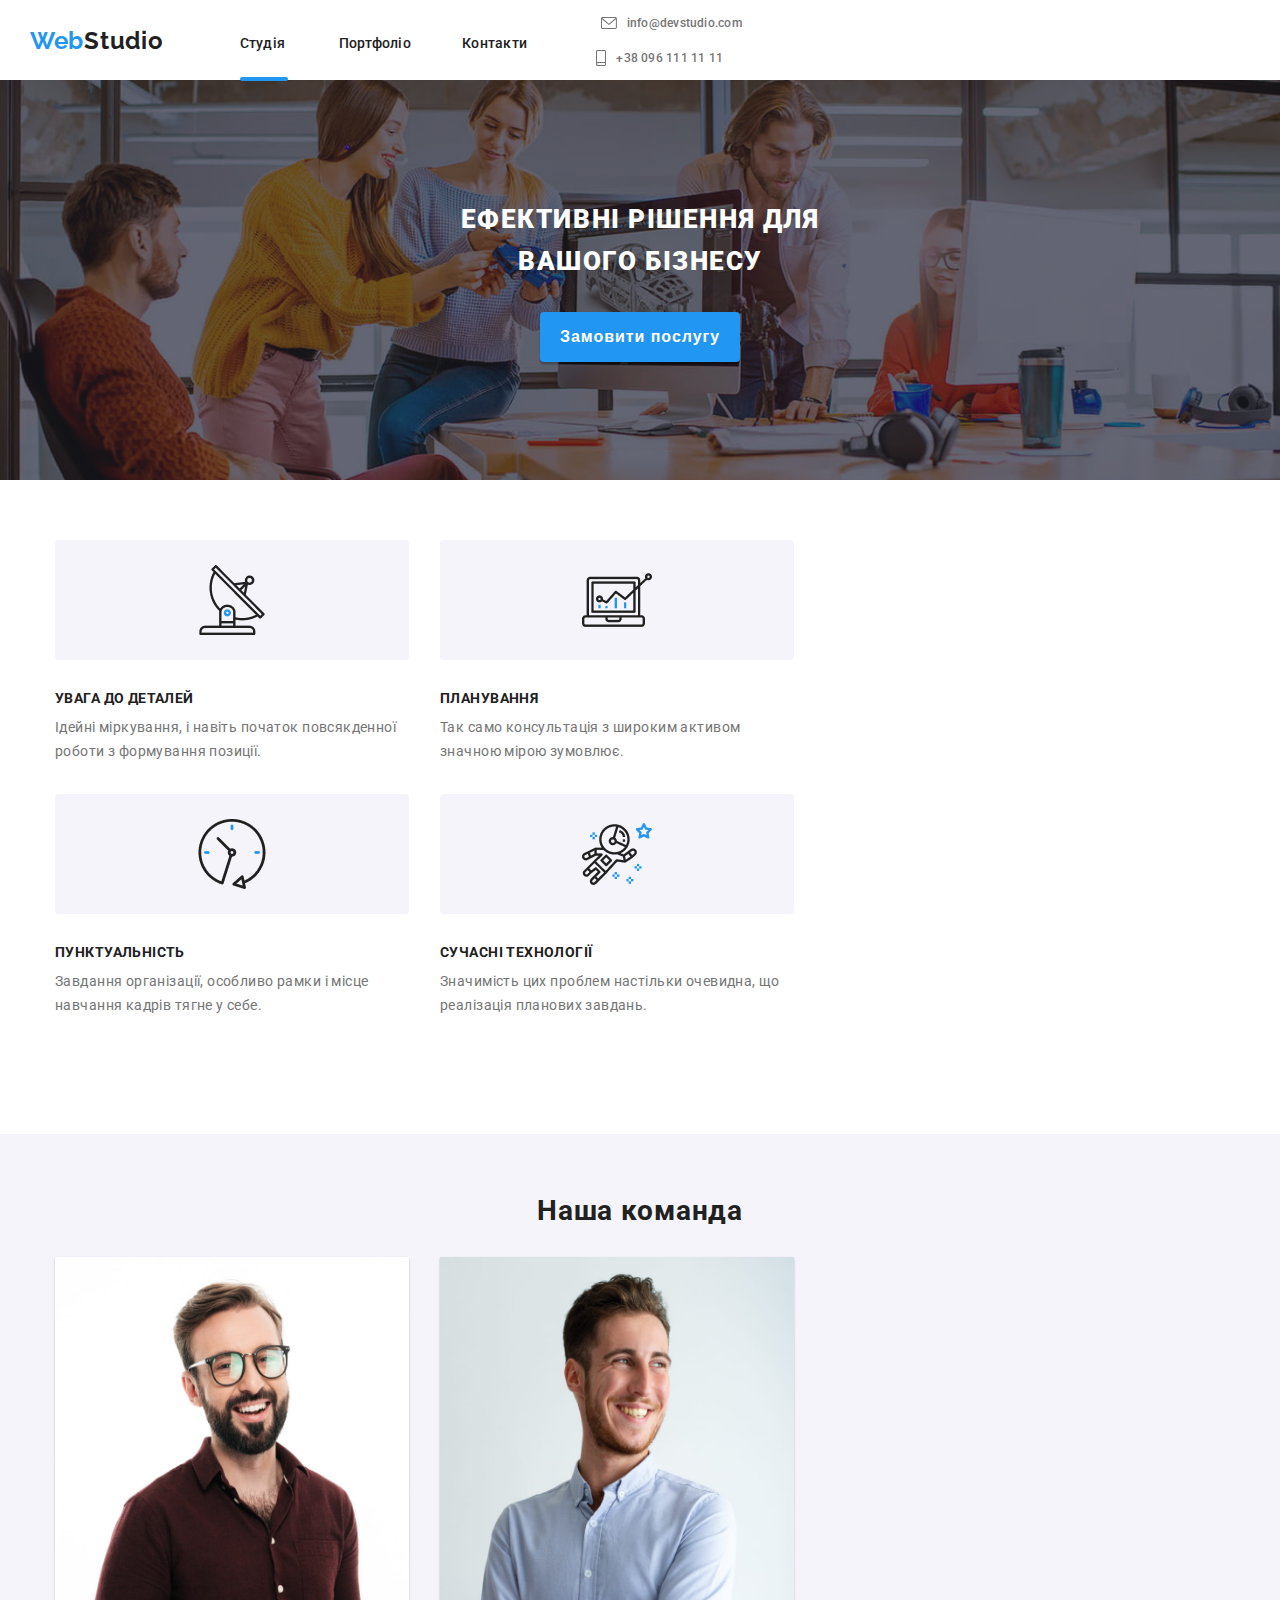
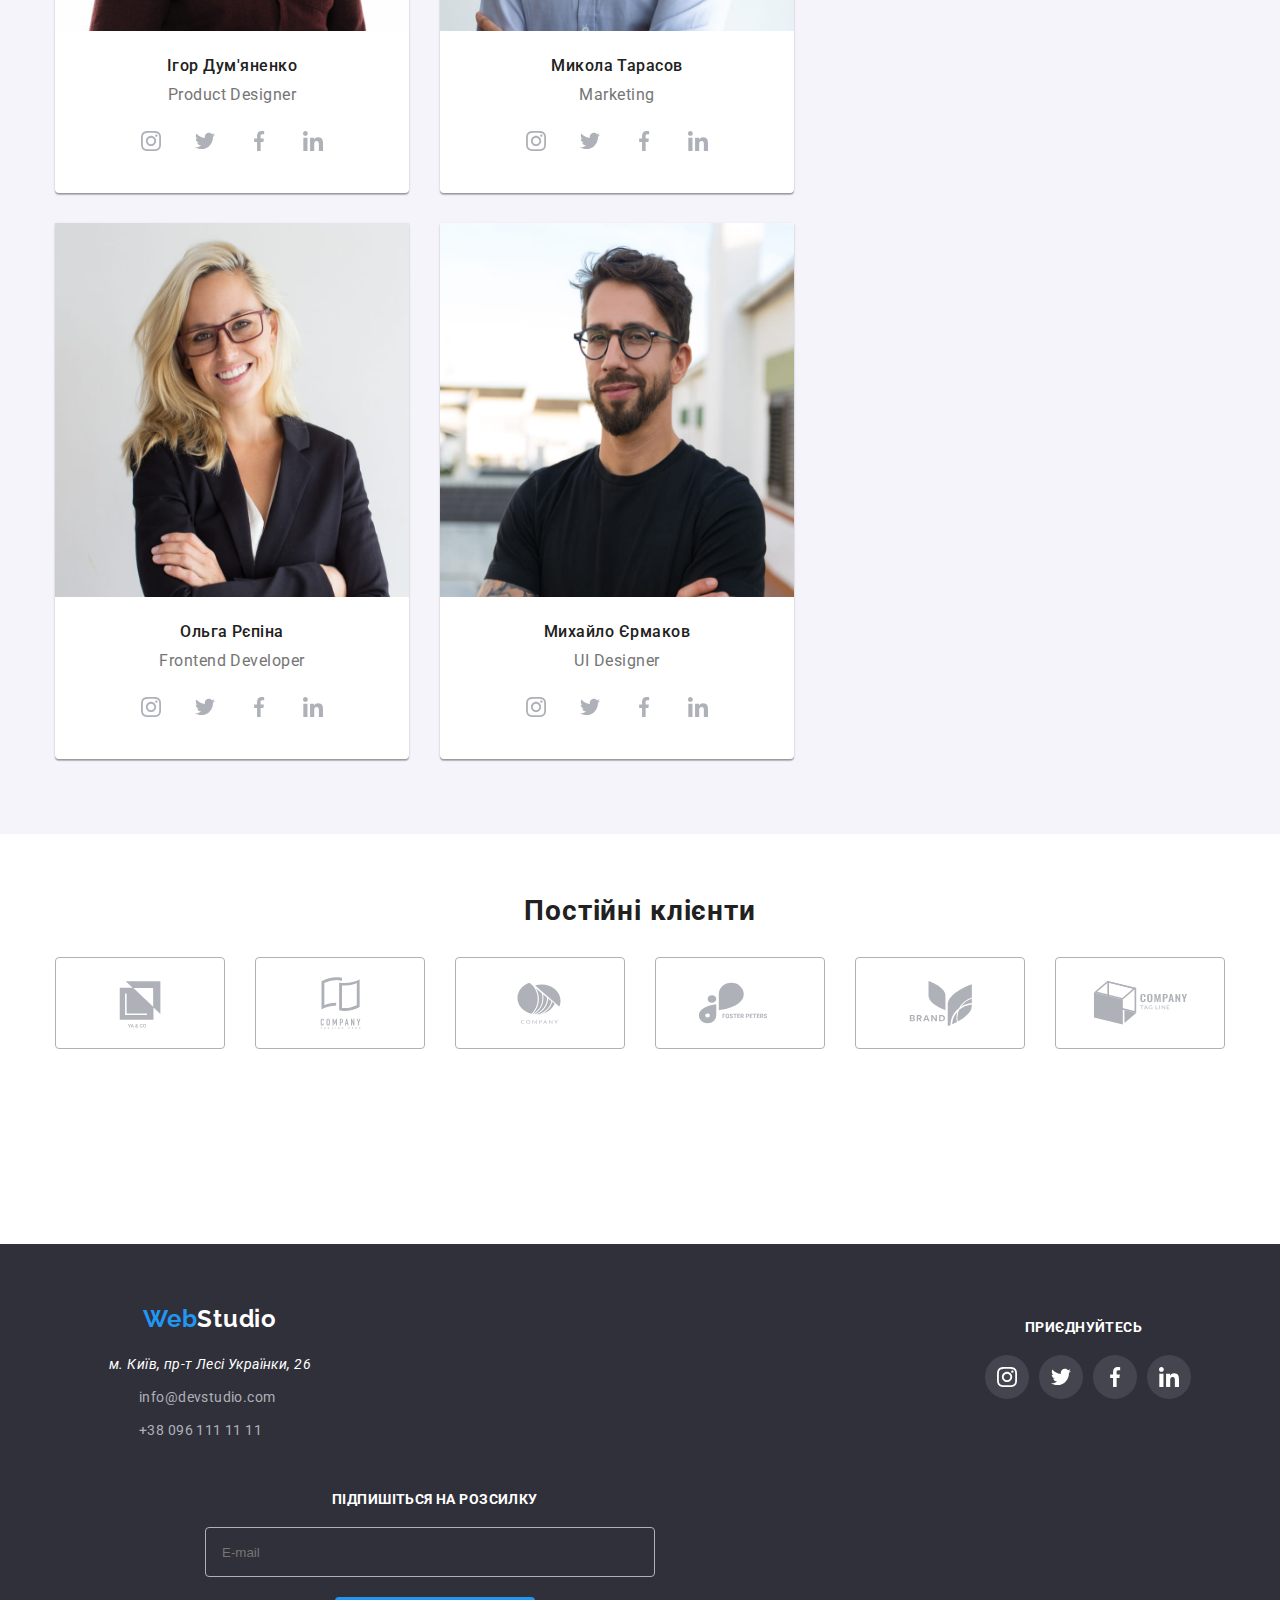
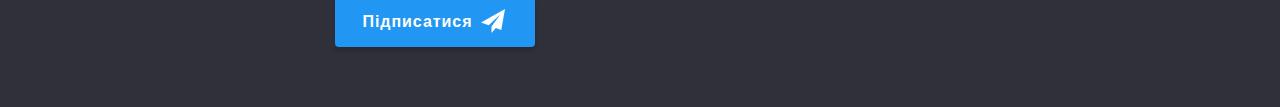
==== index.html @ 2310bdb2 "tablet passed" ====
<!DOCTYPE html>
<html lang="en">

<head>
    <meta charset="UTF-8">
    <meta name="viewport" content="width=device-width, initial-scale=1.0">
    <title>Studio</title>
    <link rel="preconnect" href="https://fonts.googleapis.com">
    <link rel="preconnect" href="https://fonts.gstatic.com" crossorigin>
    <link
        href="https://fonts.googleapis.com/css2?family=Raleway:wght@700&family=Roboto:wght@400;500;700;900&display=swap"
        rel="stylesheet">
    <link rel="stylesheet" href="https://cdnjs.cloudflare.com/ajax/libs/modern-normalize/2.0.0/modern-normalize.min.css"
        integrity="sha512-4xo8blKMVCiXpTaLzQSLSw3KFOVPWhm/TRtuPVc4WG6kUgjH6J03IBuG7JZPkcWMxJ5huwaBpOpnwYElP/m6wg=="
        crossorigin="anonymous" referrerpolicy="no-referrer" />
    <link rel="stylesheet" href="https://cdnjs.cloudflare.com/ajax/libs/animate.css/4.1.1/animate.min.css" />
    <link rel="stylesheet" href="./css/main.min.css">
</head>

<body>
    <!--header-->
    <header class="header animate__animated animate__slideInDown">
        <div class="container">
            <a class="header__logo" href="index.html">Web<span class="header__logo--colored">Studio</span></a>
            <nav class="header__nav">
                <ul class="header__nav-list">
                    <li class="header__nav-item"><a class="header__nav-link current__studio"
                            href="./index.html">Студія</a>
                    </li>
                    <li class="header__nav-item"><a class="header__nav-link" href="./portfoli.html">Портфоліо</a></li>
                    <li class="header__nav-item"><a class="header__nav-link" href="#">Контакти</a></li>
                </ul>
            </nav>
            <ul class="header__contact-list">
                <li class="header__contact-item">
                    <a class="header__contact-link" href="mailto:info@devstudio.com">
                        <svg class="header__contact-icons" width="16px" height="12px">
                            <use href='./images/icons/symbol-defs.svg#icon-envelope-hover'></use>
                        </svg>info@devstudio.com
                    </a>

                </li>
                <li class="header__contact-item"><a class="header__contact-link" id="number" href="tel:+380961111111">
                        <svg class="header__contact-icons" width="10px" height="16px">
                            <use href='./images/icons/symbol-defs.svg#icon-smartphone'></use>
                        </svg>+38 096 111 11
                        11
                    </a>
                </li>
            </ul>
            <!-- <button class="header__menu-button" type="button">
                <svg class="header__menu-button__icon">
                    <use href='./images/icons/symbol-defs.svg#icon-burger-menu'></use>
                </svg>
            </button> -->
        </div>

    </header>
    <!--main-->
    <main>
        <!-- HERO-->
        <section class="hero section">
            <div class="container">
                <h1 class="hero__title">Ефективні рішення для вашого бізнесу</h1>
                <button class="hero__btn" type="button" data-modal-open>Замовити послугу</button>
            </div>
        </section>

        <!--works-->

        <section class="works section">
            <div class="container">
                <ul class="works__list">
                    <li class="works__item">
                        <h3 class="works__subtitle">УВАГА ДО ДЕТАЛЕЙ</h3>
                        <p class="works__text">Ідейні міркування, і навіть початок повсякденної роботи з формування
                            позиції.
                        </p>
                    </li>
                    <li class="works__item">
                        <h3 class="works__subtitle">ПУНКТУАЛЬНІСТЬ</h3>
                        <p class="works__text">Завдання організації, особливо рамки і місце навчання кадрів тягне у
                            себе.
                        </p>
                    </li>
                    <li class="works__item">
                        <h3 class="works__subtitle">ПЛАНУВАННЯ</h3>
                        <p class="works__text">Так само консультація з широким активом значною мірою зумовлює.</p>
                    </li>
                    <li class="works__item">
                        <h3 class="works__subtitle">СУЧАСНІ ТЕХНОЛОГІЇ</h3>
                        <p class="works__text">Значимість цих проблем настільки очевидна, що реалізація планових
                            завдань.
                        </p>
                    </li>
                </ul>
            </div>
        </section>

        <section class="photos">
            <div class="container">
                <h2 class="photos__title">Чим ми займаємося</h2>
                <ul class="photos__list">
                    <li class="photos__item"><img class="photos__img" src="./images/photos/keyboard.jpg" alt="keyboard">
                        <h3 class="photos__subtitle">Десктопні додатки</h3>
                    </li>
                    <li class="photos__item"><img class="photos__img" src="./images/photos/telephone.jpg"
                            alt="telephone">
                        <h3 class="photos__subtitle">Десктопні додатки</h3>
                    </li>
                    <li class="photos__item"><img class="photos__img" src="./images/photos/tablet.jpg" alt="tablet">
                        <h3 class="photos__subtitle">Десктопні додатки</h3>
                    </li>
            </div>
            </ul>
        </section>

        <section class="team">
            <div class="container">
                <h2 class="team__title">Наша команда</h2>
                <ul class="team__list">
                    <li class="team__item"><img class="team__img" src="./images/team/igor.jpg" alt="Igor" width="200">
                        <div class="team__item__content">
                            <h3 class="team__subtitle">Ігор Дум'яненко</h3>
                            <p class="team__text">Product Designer</p>
                        </div>
                        <ul class="team__icons">
                            <li class="team__icons-item">
                                <a href="" class="team__icons-link">
                                    <svg class="sociale__icons">
                                        <use href='./images/icons/symbol-defs.svg#icon-instagram'></use>
                                    </svg>
                                </a>
                            </li>
                            <li class="team__icons-item">
                                <a href="" class="team__icons-link">
                                    <svg class="sociale__icons">
                                        <use href='./images/icons/symbol-defs.svg#icon-twitter'></use>
                                    </svg>
                                </a>
                            </li>
                            <li class="team__icons-item">
                                <a href="" class="team__icons-link">
                                    <svg class="sociale__icons">
                                        <use href='./images/icons/symbol-defs.svg#icon-facebook'></use>
                                    </svg>
                                </a>
                            </li>
                            <li class="team__icons-item">
                                <a href="" class="team__icons-link">
                                    <svg class="sociale__icons">
                                        <use href='./images/icons/symbol-defs.svg#icon-linkedin'></use>
                                    </svg>
                                </a>
                            </li>
                        </ul>
                    </li>
                    <li class="team__item"><img class="team__img" src="./images/team/olga.jpg" alt="Olga" width="200">
                        <div class="team__item__content">
                            <h3 class="team__subtitle">Ольга Рєпіна</h3>
                            <p class="team__text">Frontend Developer</p>
                        </div>
                        <ul class="team__icons">
                            <li class="team__icons-item">
                                <a href="" class="team__icons-link">
                                    <svg class="sociale__icons">
                                        <use href='./images/icons/symbol-defs.svg#icon-instagram'></use>
                                    </svg>
                                </a>
                            </li>
                            <li class="team__icons-item">
                                <a href="" class="team__icons-link">
                                    <svg class="sociale__icons">
                                        <use href='./images/icons/symbol-defs.svg#icon-twitter'></use>
                                    </svg>
                                </a>
                            </li>
                            <li class="team__icons-item">
                                <a href="" class="team__icons-link">
                                    <svg class="sociale__icons">
                                        <use href='./images/icons/symbol-defs.svg#icon-facebook'></use>
                                    </svg>
                                </a>
                            </li>
                            <li class="team__icons-item">
                                <a href="" class="team__icons-link">
                                    <svg class="sociale__icons">
                                        <use href='./images/icons/symbol-defs.svg#icon-linkedin'></use>
                                    </svg>
                                </a>
                            </li>
                        </ul>
                    </li>
                    <li class="team__item"><img class="team__img" src="./images/team/Mukola.jpg" alt="Mukola"
                            width="200">
                        <div class="team__item__content">
                            <h3 class="team__subtitle">Микола Тарасов</h3>
                            <p class="team__text">Marketing</p>
                        </div>
                        <ul class="team__icons">
                            <li class="team__icons-item">
                                <a href="" class="team__icons-link">
                                    <svg class="sociale__icons">
                                        <use href='./images/icons/symbol-defs.svg#icon-instagram'></use>
                                    </svg>
                                </a>
                            </li>
                            <li class="team__icons-item">
                                <a href="" class="team__icons-link">
                                    <svg class="sociale__icons">
                                        <use href='./images/icons/symbol-defs.svg#icon-twitter'></use>
                                    </svg>
                                </a>
                            </li>
                            <li class="team__icons-item">
                                <a href="" class="team__icons-link">
                                    <svg class="sociale__icons">
                                        <use href='./images/icons/symbol-defs.svg#icon-facebook'></use>
                                    </svg>
                                </a>
                            </li>
                            <li class="team__icons-item">
                                <a href="" class="team__icons-link">
                                    <svg class="sociale__icons">
                                        <use href='./images/icons/symbol-defs.svg#icon-linkedin'></use>
                                    </svg>
                                </a>
                            </li>
                        </ul>
                    </li>
                    <li class="team__item"><img class="team__img" src="./images/team/muhailo.jpg" alt="Muhailo"
                            width="200">
                        <div class="team__item__content">
                            <h3 class="team__subtitle">Михайло Єрмаков</h3>
                            <p class="team__text">UI Designer</p>
                        </div>
                        <ul class="team__icons">
                            <li class="team__icons-item">
                                <a href="" class="team__icons-link">
                                    <svg class="sociale__icons">
                                        <use href='./images/icons/symbol-defs.svg#icon-instagram'></use>
                                    </svg>
                                </a>
                            </li>
                            <li class="team__icons-item">
                                <a href="" class="team__icons-link">
                                    <svg class="sociale__icons">
                                        <use href='./images/icons/symbol-defs.svg#icon-twitter'></use>
                                    </svg>
                                </a>
                            </li>
                            <li class="team__icons-item">
                                <a href="" class="team__icons-link">
                                    <svg class="sociale__icons">
                                        <use href='./images/icons/symbol-defs.svg#icon-facebook'></use>
                                    </svg>
                                </a>
                            </li>
                            <li class="team__icons-item">
                                <a href="" class="team__icons-link">
                                    <svg class="sociale__icons">
                                        <use href='./images/icons/symbol-defs.svg#icon-linkedin'></use>
                                    </svg>
                                </a>
                            </li>
                        </ul>
                    </li>
                </ul>
            </div>
        </section>

        <!--client-->

        <section class="client">
            <div class="container">
                <h2 class="client__title">Постійні клієнти</h2>
                <ul class="client__list">
                    <li class="client__item">
                        <svg class="client__icons">
                            <use href='./images/icons/symbol-defs.svg#icon-Logo-1'></use>
                        </svg>
                    </li>
                    <li class="client__item">
                        <svg class="client__icons">
                            <use href='./images/icons/symbol-defs.svg#icon-Logo-2'></use>
                        </svg>
                    </li>
                    <li class="client__item">
                        <svg class="client__icons">
                            <use href='./images/icons/symbol-defs.svg#icon-Logo-3'></use>
                        </svg>
                    </li>
                    <li class="client__item">
                        <svg class="client__icons">
                            <use href='./images/icons/symbol-defs.svg#icon-Logo-4'></use>
                        </svg>
                    </li>
                    <li class="client__item">
                        <svg class="client__icons">
                            <use href='./images/icons/symbol-defs.svg#icon-Logo-5'></use>
                        </svg>
                    </li>
                    <li class="client__item">
                        <svg class="client__icons">
                            <use href='./images/icons/symbol-defs.svg#icon-Logo-6'></use>
                        </svg>
                    </li>
                </ul>
            </div>
        </section>

    </main>
    <!--footer-->
    <footer class="footer animate__animated animate__slideInUp">
        <div class="container">
            <div class="footer__div">
                <div class="footer__div-logo">
                    <a class="header__logo footer__logo" href="index.html">Web<span
                            class="footer__logo-colored">Studio</span></a>
                    <ul class="footer__list">
                        <li class="footer__item">
                            <address class="footer__adress">м. Київ, пр-т Лесі Українки, 26</address>
                        </li>
                        <li class="footer__item"><a class="footer__link" href="mailto:">info@devstudio.com</a></li>
                        <li class="footer__item"><a class="footer__link" href="tel:+380961111111">+38 096 111 11 11</a>
                        </li>
                    </ul>
                </div>
                <div class="footer__div-link">
                    <h3 class="footer__link-subtitle">приєднуйтесь</h3>
                    <ul class="footer__icons">
                        <li class="footer__icons-item">
                            <a href="" class="team__icons-link">
                                <svg class="social__icons">
                                    <use href='./images/icons/symbol-defs.svg#icon-instagram'></use>
                                </svg>
                            </a>
                        </li>
                        <li class="team__icons-item">
                            <a href="" class="team__icons-link">
                                <svg class="social__icons">
                                    <use href='./images/icons/symbol-defs.svg#icon-twitter'></use>
                                </svg>
                            </a>
                        </li>
                        <li class="team__icons-item">
                            <a href="" class="team__icons-link">
                                <svg class="social__icons">
                                    <use href='./images/icons/symbol-defs.svg#icon-facebook'></use>
                                </svg>
                            </a>
                        </li>
                        <li class="team__icons-item">
                            <a href="" class="team__icons-link">
                                <svg class="social__icons">
                                    <use href='./images/icons/symbol-defs.svg#icon-linkedin'></use>
                                </svg>
                            </a>
                        </li>
                    </ul>
                </div>
                <div class="footer__modal">
                    <h4 class="footer__label-title">Підпишіться на розсилку</h4>
                    <form class="footer__form">
                        <label for="Email" class="footer__label">
                            <input type="email" id="Email" class="footer__input" placeholder="E-mail">
                        </label>
                        <button class="footer__form-button" type="button">Підписатися</button>
                        <svg class="footer__form-svg">
                            <use href="./images/icons/symbol-defs.svg#icon-icon-send"></use>
                        </svg>
                    </form>
                </div>
            </div>
        </div>
    </footer>

    <!--modal-->

    <div class="backdrop is-hidden" data-modal>
        <div class="modal">
            <button class="modal__button-close" data-modal-close>
                <svg class="button__svg">
                    <use href="./images/icons/symbol-defs.svg#icon-close"></use>
                </svg>
            </button>
            <h2 class="modal__title">Залиште свої дані, ми вам передзвонимо</h2>
            <form class="modal__form">
                <label class="form__label" for="user__name">
                    Ім'я
                    <div class="label__thumb">
                        <input class="form__input" type="text" name="text" id="user__name" />
                        <svg id="icon__vector" class="label__svg">
                            <use href="./images/icons/symbol-defs.svg#icon-person"></use>
                        </svg>
                    </div>
                </label>
                <label class="form__label" for="user__phone">
                    Телефон
                    <div class="label__thumb">
                        <input class="form__input" type="text" name="tel" pattern="^[ 0-9]+$" id="user__phone" />
                        <svg id="icon__phone" class="label__svg">
                            <use href="./images/icons/symbol-defs.svg#icon-phone"></use>
                        </svg>
                    </div>
                </label>
                <label class="form__label" for="user__email">
                    Пошта
                    <div class="label__thumb">
                        <input class="form__input" type="email" name="email" id="user__email" />
                        <svg id="icon__email" class="label__svg">
                            <use href="./images/icons/symbol-defs.svg#icon-email"></use>
                        </svg>
                    </div>
                </label>
                <label class="label__four" for="coment">
                    Коментар
                    <textarea class="text__label" name="text" id="coment" cols="30" rows="10"
                        placeholder="Введіть текст"></textarea>
                </label>
                <label class="checkbox__label">
                    <div class="checkbox__thumb">
                        <input class="checkbox__input" type="checkbox" name="security">
                        <h3 class="checkbox__title">Погоджуюся з розсилкою та приймаю <a class="checkbox__link"
                                href="#">Умови
                                договору</a></h3>
                    </div>
                </label>
                <button class="form__btn" data-close-modal>Відправити</button>
            </form>
        </div>
    </div>

    <script src="./module.js"></script>
</body>

</html>
---- css/main.min.css ----
.project__text,.works__text{color:#757575;font-size:14px;font-weight:400}.footer__link-subtitle,.photos__subtitle{color:#fff;font-size:14px;font-weight:700}.client__title,.photos__title,.team__title{color:#212121;text-align:center;font-size:36px;font-weight:700;letter-spacing:1.08px;margin-top:94px}.nav__button,.project__subtitle{color:#212121;font-size:16px}.nav,.modal__button-close,.client__list,.team__icons-link,.team__icons,.hero{display:flex;align-items:center;justify-content:center}*,*::after,*::before{margin:0;padding:0;border:none;box-sizing:border-box}h1,h2,h3,h4,h5,h6,p{margin:0}p:last-child{margin-bottom:0}ul{margin:0;padding:0;list-style:none}a{color:currentColor;text-decoration:none}button{cursor:pointer}img{display:block;max-width:100%;height:auto}body{font-family:"Roboto",sans-serif}.container{margin:0 auto;padding:0 15px}.section{margin-bottom:94px}@media screen and (min-width: 480px){.container{width:480px}}@media screen and (min-width: 768px){.container{width:768px}}@media screen and (min-width: 1200px){.container{width:1200px}}@keyframes slideInDown{from{transform:translateY(-100%);opacity:0}to{transform:translateY(0);opacity:1}}.animate__slideInDown{animation:slideInDown 1s ease-out}.header .container{display:flex;padding-bottom:15px}.header{align-items:center;background-color:#fff;padding:25px 0;height:80px;width:100%}.header__logo{color:#2196f3;font-family:"Raleway";font-size:24px;font-weight:700;letter-spacing:.72px}.header__logo--colored{color:#212121}.header__nav{margin-left:91px}.header__nav-list{display:flex;gap:51px;margin-top:8px}.header__nav-link{transition:color 250ms cubic-bezier(0.4, 0, 0.2, 1);color:#212121;font-size:14px;font-weight:500;letter-spacing:.28px;margin-top:px}.header__nav-link:hover{color:#2196f3}.header .current__portfolio::after{content:"";display:block;width:76px;height:4px;border-radius:2px;background:#2196f3;margin-top:25px}.header .current__studio::after{content:"";display:block;width:48px;height:4px;flex-shrink:0;border-radius:2px;background:#2196f3;margin-top:25px}.header__contact-list{margin-left:318px;display:flex;align-items:center;gap:30px}.header__contact-item{display:flex;text-align:center;flex-wrap:wrap-reverse}.header__contact-link{display:flex;align-items:center;gap:10px;transition:color 250ms cubic-bezier(0.4, 0, 0.2, 1);color:#757575;font-size:14px;font-weight:500;letter-spacing:.28px;padding-bottom:18px}.header__contact-link:hover,.header__contact-link:focus{color:#2196f3}.header__contact-icons{fill:currentColor}.header #number{width:150px;height:16px}@media screen and (min-width: 480px){.header{position:relative;padding:16px 0;width:480px}.header__logo{font-size:24px;letter-spacing:.72px;margin:0 15px;margin-right:276px;margin-bottom:10px;margin-top:10px}.header__nav-list{display:none}.header__contact-list{display:none}}@media screen and (min-width: 768px){.header{justify-content:center}.header__nav{display:flex;margin-left:-200px}.header__nav-list{display:flex;margin-top:17px}.header__contact-list{display:flex;flex-direction:column;margin-left:69px;gap:10px}.header__contact-link{font-size:12px;font-weight:500;letter-spacing:.24px}}.hero{background-image:linear-gradient(to right, rgba(47, 48, 58, 0.4), rgba(47, 48, 58, 0.4)),url(../images/hero/img.jpg);height:400px;background-repeat:no-repeat;background-position:center;background-size:cover}.hero__title{color:#fff;text-align:center;font-size:26px;font-weight:900;line-height:161%;letter-spacing:1.56px;text-transform:uppercase;width:360px;margin:0 auto}.hero__btn{color:#fff;text-align:center;font-size:16px;font-weight:700;line-height:187.5%;letter-spacing:.96px;border-radius:4px;background:#2196f3;box-shadow:0px 2px 2px 0px rgba(0,0,0,.12),0px 1px 2px 0px rgba(0,0,0,.08),0px 3px 1px 0px rgba(0,0,0,.1);width:216px;height:50px;display:block;margin:0 auto;margin-top:30px}@media screen and (min-width: 480px){.hero{height:400px}.hero__title{font-size:26px;line-height:42px;letter-spacing:1.56px;width:360px}.hero__btn{display:block;width:200px;margin:0 auto;margin-top:30px}}@media screen and (min-width: 768px){.hero{height:400px}.hero__title{font-size:26px;line-height:42px;letter-spacing:1.56px;width:360px}.hero__btn{display:block;width:200px;margin-top:30px}}.works__list{display:flex;gap:30px}.works__item::before{content:"";display:block;border-radius:4px;background-color:#f5f4fa;width:270px;height:120px}.works__item:nth-child(1)::before{background-image:url(../images/works/antenna.png);background-repeat:no-repeat;background-position:center}.works__item:nth-child(2)::before{background-image:url(../images/works/clock.png);background-repeat:no-repeat;background-position:center}.works__item:nth-child(3)::before{background-image:url(../images/works/diagram.png);background-repeat:no-repeat;background-position:center}.works__item:nth-child(4)::before{background-image:url(../images/works/astronaut.png);background-repeat:no-repeat;background-position:center}.works__subtitle{color:#212121;font-size:14px;font-weight:700;letter-spacing:.42px;text-transform:uppercase;margin-bottom:10px;margin-top:30px}.works__text{line-height:171.429%;letter-spacing:.42px}@media screen and (min-width: 480px){.works{margin-top:-34px}.works__list{flex-direction:column}.works__item::before{content:"";width:450px;height:120px}.works__item:nth-child(1)::before{background-image:url(../images/works/antenna.png);background-repeat:no-repeat;background-position:center}.works__item:nth-child(2)::before{background-image:url(../images/works/clock.png);background-repeat:no-repeat;background-position:center}.works__item:nth-child(3)::before{background-image:url(../images/works/diagram.png);background-repeat:no-repeat;background-position:center}.works__item:nth-child(4)::before{background-image:url(../images/works/astronaut.png);background-repeat:no-repeat;background-position:center}.works__subtitle{text-align:center}}@media screen and (min-width: 768px){.works{height:500px;margin-top:-34px}.works__list{flex-wrap:wrap;width:740px;height:500px}.works__item::before{content:"";width:354px}.works__item:nth-child(1)::before{background-image:url(../images/works/antenna.png);background-repeat:no-repeat;background-position:center}.works__item:nth-child(2)::before{background-image:url(../images/works/clock.png);background-repeat:no-repeat;background-position:center}.works__item:nth-child(3)::before{background-image:url(../images/works/diagram.png);background-repeat:no-repeat;background-position:center}.works__item:nth-child(4)::before{background-image:url(../images/works/astronaut.png);background-repeat:no-repeat;background-position:center}.works__subtitle{text-align:start}.works__text{width:354px}}.team{display:flex;background-color:#f5f4fa}.team__list{display:flex;gap:30px}.team__item{border-radius:0px 0px 4px 4px;background:#fff;margin-bottom:94px;margin-top:50px;box-shadow:0px 2px 1px 0px rgba(0,0,0,.2),0px 1px 1px 0px rgba(0,0,0,.14),0px 1px 3px 0px rgba(0,0,0,.12)}.team__item__content{padding:30px 32px}.team__subtitle{color:#212121;text-align:center;font-size:16px;font-weight:500;letter-spacing:.48px;margin-bottom:10px}.team__text{color:#757575;text-align:center;font-size:16px;font-weight:400;letter-spacing:.48px}.team__img{width:270px;height:260px}.team__icons{gap:10px;margin-bottom:42px}.team__icons-link{width:44px;height:44px;border-radius:50%;fill:#afb1b8;transition:background-color,fill 250ms cubic-bezier(0.4, 0, 0.2, 1)}.team__icons-link:hover,.team__icons-link:focus{background-color:#2196f3;fill:#fff}.team .sociale__icons{width:20px;height:20px}@media screen and (min-width: 480px){.team{height:2761px;flex-direction:column}.team__title{font-size:28px;letter-spacing:.84px;margin-top:60px;margin-bottom:30px}.team__list{flex-direction:column;gap:30px}.team__item{width:450px;height:622px;padding-bottom:60px;margin:0}.team__subtitle{margin-bottom:10px;margin-top:-5px}.team__text{color:#757575;text-align:center;font-size:16px;font-weight:400;letter-spacing:.48px}.team__img{width:450px;height:460px}.team__icons{gap:10px;margin-bottom:42px;margin-top:-15px}.team__icons-link{width:44px;height:44px;border-radius:50%;fill:#afb1b8;transition:background-color,fill 250ms cubic-bezier(0.4, 0, 0.2, 1)}.team__icons-link:hover,.team__icons-link:focus{background-color:#2196f3;fill:#fff}.team .sociale__icons{width:20px;height:20px}}@media screen and (min-width: 768px){.team{height:1300px}.team__title{font-size:28px;letter-spacing:.84px;margin-top:60px;margin-bottom:30px}.team__list{flex-wrap:wrap;width:740px;height:1102px}.team__item{width:354px;height:536px;padding-bottom:60px;margin:0}.team__subtitle{margin-bottom:10px;margin-top:-5px}.team__img{width:354px;height:374px}.team__icons{gap:10px;margin-bottom:42px;margin-top:-15px}.team__icons-link{width:44px;height:44px;border-radius:50%;fill:#afb1b8;transition:background-color,fill 250ms cubic-bezier(0.4, 0, 0.2, 1)}.team__icons-link:hover,.team__icons-link:focus{background-color:#2196f3;fill:#fff}.team .sociale__icons{width:20px;height:20px}}.photos .container{width:1200px}.photos__list{display:flex;justify-content:space-between;margin-top:50px;gap:30px}.photos__item{position:relative}.photos__subtitle{position:absolute;bottom:94px;background-color:rgba(47,48,58,.8);width:100%;height:70px;text-align:center;letter-spacing:.42px;text-transform:uppercase;padding:27px 107px}.photos__img{width:370px;height:294px;flex-shrink:0;margin-bottom:94px}@media screen and (min-width: 480px){.photos{display:none}}.client{height:298px;background:#fff}.client__title{margin-bottom:50px}.client__list{gap:30px;color:#2196f3}.client__item{align-items:center;justify-content:center;text-align:center;width:170px;height:92px;border-radius:4px;border:1px solid #afb1b8;fill:#afb1b8;transition:border-color,fill 250ms cubic-bezier(0.4, 0, 0.2, 1)}.client__item:hover{border-color:#2196f3;fill:currentColor}.client__icons{width:106px;height:60px;align-items:center;justify-content:center;text-align:center;margin:16px 32px}@media screen and (min-width: 480px){.client{height:500px}.client__title{font-size:28px;font-weight:700;letter-spacing:.84px;margin-bottom:50px;margin-top:60px}.client__list{justify-content:center;flex-wrap:wrap}}@media screen and (min-width: 768px){.client{height:350px}.client__title{font-size:28px;font-weight:700;letter-spacing:.84px;margin-bottom:30px;margin-top:60px}.client__list{justify-content:center;flex-wrap:wrap}}.footer{padding-top:60px;padding-bottom:60px;background:#2f303a}.footer__logo-colored{color:#fff}.footer__div{display:flex}.footer__list{margin-top:20px}.footer__item:not(:last-child){margin-bottom:9px}.footer__adress{color:#fff;font-size:14px;font-weight:400;line-height:171.429%;letter-spacing:.42px}.footer__link{color:#afb1b8;font-size:14px;font-weight:400;line-height:171.429%;letter-spacing:.42px}.footer__div-link{display:flex;flex-wrap:wrap;flex-direction:column;margin-top:15px;margin-left:70px}.footer__icons .team__icons-link{transition:background-color 250ms cubic-bezier(0.4, 0, 0.2, 1);background-color:rgba(255,255,255,.1)}.footer__icons .team__icons-link:hover{background-color:#2196f3}.footer__icons{display:flex;align-items:center;gap:10px;margin-top:20px}.footer__link-subtitle{letter-spacing:.42px;text-transform:uppercase}.footer .social__icons{width:20px;height:20px;fill:#fff}.footer__link{display:flex}.footer__modal{margin-left:93px;margin-top:15px}.footer__label-title{color:#fff;font-size:14px;font-weight:700;letter-spacing:.42px;text-transform:uppercase;margin-bottom:20px}.footer__form{position:relative}.footer__label{width:358px;height:50px}.footer__input{width:358px;height:50px;border-radius:4px;border:1px solid #afb1b8;background-color:rgba(0,0,0,0);padding-left:16px}.footer__form-button{width:200px;height:50px;flex-shrink:0;border-radius:4px;background:#2196f3;box-shadow:0px 4px 4px 0px rgba(0,0,0,.15);color:#fff;text-align:center;font-size:16px;font-weight:700;line-height:30px;letter-spacing:.96px;padding-right:35px;margin-left:12px}.footer__form-svg{position:absolute;width:24px;height:24px;right:30px;top:13px}@media screen and (min-width: 480px){.footer{background:#2f303a}.footer__div{flex-direction:column}.footer__div-logo{text-align:center}.footer__logo{margin:0 auto}.footer__list{margin-left:160px}.footer__adress{margin-left:-160px}.footer__div-link{margin-top:60px}.footer__link-subtitle{margin-left:100px}.footer__icons{margin-left:60px}.footer__form{position:relative}.footer__label-title{margin-bottom:20px;margin-left:37px;margin-top:60px}.footer__input{width:450px;height:50px;border-radius:4px;border:1px solid #afb1b8;background-color:rgba(0,0,0,0);padding-left:16px;margin-left:-90px}.footer__form-button{margin-top:20px;margin-left:40px}.footer__form-svg{right:145px;top:82px}}@media screen and (min-width: 768px){.footer{height:463px;position:relative}.footer__div-logo{position:absolute;text-align:center;margin-left:-76px}.footer__logo{margin-left:130px}.footer__list{margin-left:160px}.footer__adress{margin-left:-30px}.footer__div-link{position:absolute;right:89px;top:15px;margin-top:60px}.footer__link-subtitle{margin-left:100px}.footer__icons{margin-left:60px}.footer__modal{width:450px;position:absolute;bottom:60px;margin-left:240px}.footer__label-title{width:207px}.footer__form{position:relative;flex-wrap:wrap}.footer__label-title{margin-bottom:20px;margin-left:37px;margin-top:60px}.footer__input{width:450px;height:50px;border-radius:4px;padding-left:16px;margin-left:-90px}.footer__form-button{margin-top:20px;margin-left:40px}.footer__form-svg{position:absolute;right:240px;top:82px}}.backdrop{position:fixed;top:0;left:0;width:100%;height:100%;background-color:rgba(0,0,0,.5);opacity:1}.backdrop.is-hidden{opacity:0;pointer-events:none;visibility:hidden}.modal{position:absolute;top:50%;left:50%;transform:translate(-50%, -50%) scale(1);transition:transform 250ms cubic-bezier(0.4, 0, 0.2, 1);width:528px;height:581px;border-radius:4px;padding:40px;background:#fff;box-shadow:0px 1px 3px 0px rgba(0,0,0,.12),0px 1px 1px 0px rgba(0,0,0,.14),0px 2px 1px 0px rgba(0,0,0,.2)}.modal__button-close{position:absolute;right:8px;top:8px;width:30px;height:30px;border:1px solid rgba(0,0,0,.1);border-radius:50%;background-color:#fff}.modal__button-close__svg{width:18px;height:18px}.modal__button-close:hover .button__svg{fill:#2196f3}.modal__title{color:#212121;text-align:center;font-size:20px;font-weight:700;letter-spacing:.6px;margin-bottom:12px}.modal__form{display:flex;flex-direction:column;gap:10px}.modal .form__label{color:#757575;font-size:12px;font-weight:400;letter-spacing:.12px}.modal .label__thumb{position:relative;padding-top:4px}.modal .form__input{width:100%;border-radius:4px;border:1px solid rgba(33,33,33,.2);padding-left:42px;padding-top:11px;padding-bottom:11px}.modal .form__input:focus{border-color:#2196f3;outline:none}.modal .form__input:focus+.label__svg{fill:#2196f3}.modal .label__svg{position:absolute;width:18px;height:18px;left:12px;top:11px}.modal .label__svg:hover .label__svg:focus{fill:currentColor}.modal .label__four{width:448px;height:120px;display:flex;flex-direction:column;color:#757575;font-size:12px;font-weight:400;letter-spacing:.12px;margin-bottom:20px}.modal .text__label{border-radius:4px;border:1px solid rgba(33,33,33,.2);color:#afb1b8;font-size:12px;font-weight:400;letter-spacing:.12px;padding-top:12px;padding-left:16px;margin-top:4px;resize:none}.modal .label__input{display:flex;gap:5px}.modal .label__title{color:#757575;font-size:14px;font-weight:400;line-height:24px;letter-spacing:.42px;margin-left:2px;margin-right:30px;margin-bottom:30px}.modal .label__link{flex-direction:row;color:#2196f3;font-size:14px;font-weight:400;line-height:24px;letter-spacing:.42px;text-decoration-line:underline}.modal .input__div{width:16px;height:15px;fill:#212121;margin-top:3px}.modal .form__btn{display:block;color:#fff;text-align:center;font-size:16px;font-weight:700;line-height:30px;letter-spacing:.96px;width:200px;height:50px;flex-shrink:0;border-radius:4px;background:#2196f3;box-shadow:0px 4px 4px 0px rgba(0,0,0,.15);margin:0 auto}@media screen and (min-width: 480px){.modal{width:450px;height:609px}.modal .label__four{width:370px;height:120px}.modal .label__title{height:14px;font-size:12px;letter-spacing:.36px}.modal .label__link{flex-direction:none;font-size:12px;letter-spacing:.36px}.modal .input__div{width:16px;height:15px;fill:#212121;margin-top:3px}.modal .form__btn{margin-top:31px;margin-bottom:40px}}.project__list{display:flex;align-self:center;flex-wrap:wrap;margin:20px 24px}.project__item{margin-left:30px;margin-top:30px;flex-basis:calc((100% - 90px)/3);border:1px solid #fff}.project__item:hover{box-shadow:1px 4px 6px 0px rgba(0,0,0,.16),0px 4px 4px 0px rgba(0,0,0,.06),0px 1px 1px 0px rgba(0,0,0,.12)}.project__subtitle{font-weight:700;line-height:36px;letter-spacing:1.08px;padding-left:20px;padding-top:15px}.project__text{line-height:30px;letter-spacing:.48px;padding-left:20px;padding-top:5px;padding-bottom:10px}.project .div__projects{position:relative;overflow:hidden}.project .div__projects:hover .overlay{transform:translateY(0)}.project .overlay{position:absolute;bottom:0;width:100%;height:100%;background:#2196f3;transform:translateY(100%);transition:transform 250ms cubic-bezier(0.4, 0, 0.2, 1)}.project .overlay__text{width:322px;color:#fff;font-size:18px;font-weight:400;line-height:28px;letter-spacing:.54px;margin:63px 24px}@media screen and (min-width: 480px){.project__list{flex-direction:column;align-self:center;flex-wrap:wrap;margin:20px 24px}.project__item{width:450px;height:404px;margin-left:-25px}.project__img{width:450px;height:px;background-size:cover}.project__subtitle{font-size:18px;padding-left:24px;padding-top:20px}.project__text{font-size:16px;padding-left:24px;padding-top:2px;padding-bottom:20px}.project .div__projects{position:relative;overflow:hidden}.project .div__projects:hover .overlay{transform:translateY(0)}.project .overlay{position:absolute;bottom:0;width:100%;height:100%;background:#2196f3;transform:translateY(100%);transition:transform 250ms cubic-bezier(0.4, 0, 0.2, 1)}.project .overlay__text{width:322px;color:#fff;font-size:18px;font-weight:400;line-height:28px;letter-spacing:.54px;margin:63px 24px}}.nav{margin-top:94px;margin-bottom:20px}.nav__list{display:flex;justify-content:center;gap:8px}.nav__button{text-align:center;font-weight:500;line-height:26px;letter-spacing:.48px;border-radius:4px;padding:6px 22px;background-color:#f5f4fa;transition:background-color,color 250ms cubic-bezier(0.4, 0, 0.2, 1)}.nav__button:hover{color:#fff;background:#2196f3;box-shadow:0px 2px 2px 0px rgba(0,0,0,.12),0px 1px 2px 0px rgba(0,0,0,.08),0px 3px 1px 0px rgba(0,0,0,.1)}@media screen and (min-width: 480px){.nav{margin-top:60px}.nav__list{justify-content:flex-start;flex-wrap:wrap;width:400px;height:91px}}/*# sourceMappingURL=main.min.css.map */
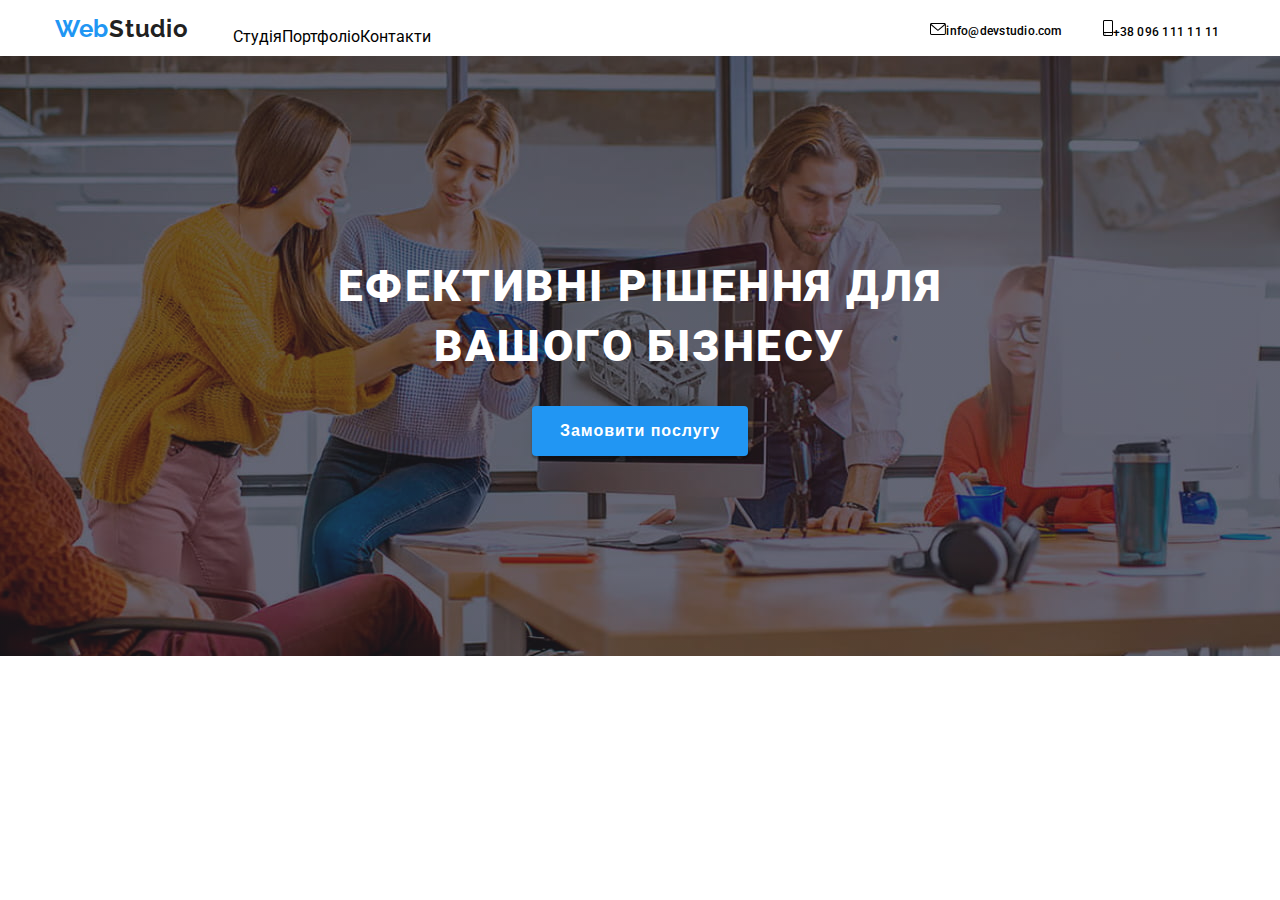
==== commit 59801505: "push" ====
--- a/index.html
+++ b/index.html
@@ -23,6 +23,10 @@
         <div class="container">
             <a class="header__logo" href="index.html">Web<span class="header__logo--colored">Studio</span></a>
             <nav class="header__nav">
+                <input type="checkbox" id="toggle">
+                <label for="toggle">
+                    <span></span>
+                </label>
                 <ul class="header__nav-list">
                     <li class="header__nav-item"><a class="header__nav-link current__studio"
                             href="./index.html">Студія</a>
@@ -68,7 +72,7 @@
 
         <!--works-->
 
-        <section class="works section">
+        <!-- <section class="works section">
             <div class="container">
                 <ul class="works__list">
                     <li class="works__item">
@@ -95,9 +99,9 @@
                     </li>
                 </ul>
             </div>
-        </section>
-
-        <section class="photos">
+        </section> -->
+
+        <!-- <section class="photos">
             <div class="container">
                 <h2 class="photos__title">Чим ми займаємося</h2>
                 <ul class="photos__list">
@@ -113,9 +117,9 @@
                     </li>
             </div>
             </ul>
-        </section>
-
-        <section class="team">
+        </section> -->
+
+        <!-- <section class="team">
             <div class="container">
                 <h2 class="team__title">Наша команда</h2>
                 <ul class="team__list">
@@ -267,11 +271,11 @@
                     </li>
                 </ul>
             </div>
-        </section>
+        </section> -->
 
         <!--client-->
 
-        <section class="client">
+        <!-- <section class="client">
             <div class="container">
                 <h2 class="client__title">Постійні клієнти</h2>
                 <ul class="client__list">
@@ -307,11 +311,11 @@
                     </li>
                 </ul>
             </div>
-        </section>
+        </section> -->
 
     </main>
     <!--footer-->
-    <footer class="footer animate__animated animate__slideInUp">
+    <!-- <footer class="footer animate__animated animate__slideInUp">
         <div class="container">
             <div class="footer__div">
                 <div class="footer__div-logo">
@@ -373,7 +377,7 @@
                 </div>
             </div>
         </div>
-    </footer>
+    </footer> -->
 
     <!--modal-->
 
--- a/css/main.min.css
+++ b/css/main.min.css
@@ -1 +1 @@
-.project__text,.works__text{color:#757575;font-size:14px;font-weight:400}.footer__link-subtitle,.photos__subtitle{color:#fff;font-size:14px;font-weight:700}.client__title,.photos__title,.team__title{color:#212121;text-align:center;font-size:36px;font-weight:700;letter-spacing:1.08px;margin-top:94px}.nav__button,.project__subtitle{color:#212121;font-size:16px}.nav,.modal__button-close,.client__list,.team__icons-link,.team__icons,.hero{display:flex;align-items:center;justify-content:center}*,*::after,*::before{margin:0;padding:0;border:none;box-sizing:border-box}h1,h2,h3,h4,h5,h6,p{margin:0}p:last-child{margin-bottom:0}ul{margin:0;padding:0;list-style:none}a{color:currentColor;text-decoration:none}button{cursor:pointer}img{display:block;max-width:100%;height:auto}body{font-family:"Roboto",sans-serif}.container{margin:0 auto;padding:0 15px}.section{margin-bottom:94px}@media screen and (min-width: 480px){.container{width:480px}}@media screen and (min-width: 768px){.container{width:768px}}@media screen and (min-width: 1200px){.container{width:1200px}}@keyframes slideInDown{from{transform:translateY(-100%);opacity:0}to{transform:translateY(0);opacity:1}}.animate__slideInDown{animation:slideInDown 1s ease-out}.header .container{display:flex;padding-bottom:15px}.header{align-items:center;background-color:#fff;padding:25px 0;height:80px;width:100%}.header__logo{color:#2196f3;font-family:"Raleway";font-size:24px;font-weight:700;letter-spacing:.72px}.header__logo--colored{color:#212121}.header__nav{margin-left:91px}.header__nav-list{display:flex;gap:51px;margin-top:8px}.header__nav-link{transition:color 250ms cubic-bezier(0.4, 0, 0.2, 1);color:#212121;font-size:14px;font-weight:500;letter-spacing:.28px;margin-top:px}.header__nav-link:hover{color:#2196f3}.header .current__portfolio::after{content:"";display:block;width:76px;height:4px;border-radius:2px;background:#2196f3;margin-top:25px}.header .current__studio::after{content:"";display:block;width:48px;height:4px;flex-shrink:0;border-radius:2px;background:#2196f3;margin-top:25px}.header__contact-list{margin-left:318px;display:flex;align-items:center;gap:30px}.header__contact-item{display:flex;text-align:center;flex-wrap:wrap-reverse}.header__contact-link{display:flex;align-items:center;gap:10px;transition:color 250ms cubic-bezier(0.4, 0, 0.2, 1);color:#757575;font-size:14px;font-weight:500;letter-spacing:.28px;padding-bottom:18px}.header__contact-link:hover,.header__contact-link:focus{color:#2196f3}.header__contact-icons{fill:currentColor}.header #number{width:150px;height:16px}@media screen and (min-width: 480px){.header{position:relative;padding:16px 0;width:480px}.header__logo{font-size:24px;letter-spacing:.72px;margin:0 15px;margin-right:276px;margin-bottom:10px;margin-top:10px}.header__nav-list{display:none}.header__contact-list{display:none}}@media screen and (min-width: 768px){.header{justify-content:center}.header__nav{display:flex;margin-left:-200px}.header__nav-list{display:flex;margin-top:17px}.header__contact-list{display:flex;flex-direction:column;margin-left:69px;gap:10px}.header__contact-link{font-size:12px;font-weight:500;letter-spacing:.24px}}.hero{background-image:linear-gradient(to right, rgba(47, 48, 58, 0.4), rgba(47, 48, 58, 0.4)),url(../images/hero/img.jpg);height:400px;background-repeat:no-repeat;background-position:center;background-size:cover}.hero__title{color:#fff;text-align:center;font-size:26px;font-weight:900;line-height:161%;letter-spacing:1.56px;text-transform:uppercase;width:360px;margin:0 auto}.hero__btn{color:#fff;text-align:center;font-size:16px;font-weight:700;line-height:187.5%;letter-spacing:.96px;border-radius:4px;background:#2196f3;box-shadow:0px 2px 2px 0px rgba(0,0,0,.12),0px 1px 2px 0px rgba(0,0,0,.08),0px 3px 1px 0px rgba(0,0,0,.1);width:216px;height:50px;display:block;margin:0 auto;margin-top:30px}@media screen and (min-width: 480px){.hero{height:400px}.hero__title{font-size:26px;line-height:42px;letter-spacing:1.56px;width:360px}.hero__btn{display:block;width:200px;margin:0 auto;margin-top:30px}}@media screen and (min-width: 768px){.hero{height:400px}.hero__title{font-size:26px;line-height:42px;letter-spacing:1.56px;width:360px}.hero__btn{display:block;width:200px;margin-top:30px}}.works__list{display:flex;gap:30px}.works__item::before{content:"";display:block;border-radius:4px;background-color:#f5f4fa;width:270px;height:120px}.works__item:nth-child(1)::before{background-image:url(../images/works/antenna.png);background-repeat:no-repeat;background-position:center}.works__item:nth-child(2)::before{background-image:url(../images/works/clock.png);background-repeat:no-repeat;background-position:center}.works__item:nth-child(3)::before{background-image:url(../images/works/diagram.png);background-repeat:no-repeat;background-position:center}.works__item:nth-child(4)::before{background-image:url(../images/works/astronaut.png);background-repeat:no-repeat;background-position:center}.works__subtitle{color:#212121;font-size:14px;font-weight:700;letter-spacing:.42px;text-transform:uppercase;margin-bottom:10px;margin-top:30px}.works__text{line-height:171.429%;letter-spacing:.42px}@media screen and (min-width: 480px){.works{margin-top:-34px}.works__list{flex-direction:column}.works__item::before{content:"";width:450px;height:120px}.works__item:nth-child(1)::before{background-image:url(../images/works/antenna.png);background-repeat:no-repeat;background-position:center}.works__item:nth-child(2)::before{background-image:url(../images/works/clock.png);background-repeat:no-repeat;background-position:center}.works__item:nth-child(3)::before{background-image:url(../images/works/diagram.png);background-repeat:no-repeat;background-position:center}.works__item:nth-child(4)::before{background-image:url(../images/works/astronaut.png);background-repeat:no-repeat;background-position:center}.works__subtitle{text-align:center}}@media screen and (min-width: 768px){.works{height:500px;margin-top:-34px}.works__list{flex-wrap:wrap;width:740px;height:500px}.works__item::before{content:"";width:354px}.works__item:nth-child(1)::before{background-image:url(../images/works/antenna.png);background-repeat:no-repeat;background-position:center}.works__item:nth-child(2)::before{background-image:url(../images/works/clock.png);background-repeat:no-repeat;background-position:center}.works__item:nth-child(3)::before{background-image:url(../images/works/diagram.png);background-repeat:no-repeat;background-position:center}.works__item:nth-child(4)::before{background-image:url(../images/works/astronaut.png);background-repeat:no-repeat;background-position:center}.works__subtitle{text-align:start}.works__text{width:354px}}.team{display:flex;background-color:#f5f4fa}.team__list{display:flex;gap:30px}.team__item{border-radius:0px 0px 4px 4px;background:#fff;margin-bottom:94px;margin-top:50px;box-shadow:0px 2px 1px 0px rgba(0,0,0,.2),0px 1px 1px 0px rgba(0,0,0,.14),0px 1px 3px 0px rgba(0,0,0,.12)}.team__item__content{padding:30px 32px}.team__subtitle{color:#212121;text-align:center;font-size:16px;font-weight:500;letter-spacing:.48px;margin-bottom:10px}.team__text{color:#757575;text-align:center;font-size:16px;font-weight:400;letter-spacing:.48px}.team__img{width:270px;height:260px}.team__icons{gap:10px;margin-bottom:42px}.team__icons-link{width:44px;height:44px;border-radius:50%;fill:#afb1b8;transition:background-color,fill 250ms cubic-bezier(0.4, 0, 0.2, 1)}.team__icons-link:hover,.team__icons-link:focus{background-color:#2196f3;fill:#fff}.team .sociale__icons{width:20px;height:20px}@media screen and (min-width: 480px){.team{height:2761px;flex-direction:column}.team__title{font-size:28px;letter-spacing:.84px;margin-top:60px;margin-bottom:30px}.team__list{flex-direction:column;gap:30px}.team__item{width:450px;height:622px;padding-bottom:60px;margin:0}.team__subtitle{margin-bottom:10px;margin-top:-5px}.team__text{color:#757575;text-align:center;font-size:16px;font-weight:400;letter-spacing:.48px}.team__img{width:450px;height:460px}.team__icons{gap:10px;margin-bottom:42px;margin-top:-15px}.team__icons-link{width:44px;height:44px;border-radius:50%;fill:#afb1b8;transition:background-color,fill 250ms cubic-bezier(0.4, 0, 0.2, 1)}.team__icons-link:hover,.team__icons-link:focus{background-color:#2196f3;fill:#fff}.team .sociale__icons{width:20px;height:20px}}@media screen and (min-width: 768px){.team{height:1300px}.team__title{font-size:28px;letter-spacing:.84px;margin-top:60px;margin-bottom:30px}.team__list{flex-wrap:wrap;width:740px;height:1102px}.team__item{width:354px;height:536px;padding-bottom:60px;margin:0}.team__subtitle{margin-bottom:10px;margin-top:-5px}.team__img{width:354px;height:374px}.team__icons{gap:10px;margin-bottom:42px;margin-top:-15px}.team__icons-link{width:44px;height:44px;border-radius:50%;fill:#afb1b8;transition:background-color,fill 250ms cubic-bezier(0.4, 0, 0.2, 1)}.team__icons-link:hover,.team__icons-link:focus{background-color:#2196f3;fill:#fff}.team .sociale__icons{width:20px;height:20px}}.photos .container{width:1200px}.photos__list{display:flex;justify-content:space-between;margin-top:50px;gap:30px}.photos__item{position:relative}.photos__subtitle{position:absolute;bottom:94px;background-color:rgba(47,48,58,.8);width:100%;height:70px;text-align:center;letter-spacing:.42px;text-transform:uppercase;padding:27px 107px}.photos__img{width:370px;height:294px;flex-shrink:0;margin-bottom:94px}@media screen and (min-width: 480px){.photos{display:none}}.client{height:298px;background:#fff}.client__title{margin-bottom:50px}.client__list{gap:30px;color:#2196f3}.client__item{align-items:center;justify-content:center;text-align:center;width:170px;height:92px;border-radius:4px;border:1px solid #afb1b8;fill:#afb1b8;transition:border-color,fill 250ms cubic-bezier(0.4, 0, 0.2, 1)}.client__item:hover{border-color:#2196f3;fill:currentColor}.client__icons{width:106px;height:60px;align-items:center;justify-content:center;text-align:center;margin:16px 32px}@media screen and (min-width: 480px){.client{height:500px}.client__title{font-size:28px;font-weight:700;letter-spacing:.84px;margin-bottom:50px;margin-top:60px}.client__list{justify-content:center;flex-wrap:wrap}}@media screen and (min-width: 768px){.client{height:350px}.client__title{font-size:28px;font-weight:700;letter-spacing:.84px;margin-bottom:30px;margin-top:60px}.client__list{justify-content:center;flex-wrap:wrap}}.footer{padding-top:60px;padding-bottom:60px;background:#2f303a}.footer__logo-colored{color:#fff}.footer__div{display:flex}.footer__list{margin-top:20px}.footer__item:not(:last-child){margin-bottom:9px}.footer__adress{color:#fff;font-size:14px;font-weight:400;line-height:171.429%;letter-spacing:.42px}.footer__link{color:#afb1b8;font-size:14px;font-weight:400;line-height:171.429%;letter-spacing:.42px}.footer__div-link{display:flex;flex-wrap:wrap;flex-direction:column;margin-top:15px;margin-left:70px}.footer__icons .team__icons-link{transition:background-color 250ms cubic-bezier(0.4, 0, 0.2, 1);background-color:rgba(255,255,255,.1)}.footer__icons .team__icons-link:hover{background-color:#2196f3}.footer__icons{display:flex;align-items:center;gap:10px;margin-top:20px}.footer__link-subtitle{letter-spacing:.42px;text-transform:uppercase}.footer .social__icons{width:20px;height:20px;fill:#fff}.footer__link{display:flex}.footer__modal{margin-left:93px;margin-top:15px}.footer__label-title{color:#fff;font-size:14px;font-weight:700;letter-spacing:.42px;text-transform:uppercase;margin-bottom:20px}.footer__form{position:relative}.footer__label{width:358px;height:50px}.footer__input{width:358px;height:50px;border-radius:4px;border:1px solid #afb1b8;background-color:rgba(0,0,0,0);padding-left:16px}.footer__form-button{width:200px;height:50px;flex-shrink:0;border-radius:4px;background:#2196f3;box-shadow:0px 4px 4px 0px rgba(0,0,0,.15);color:#fff;text-align:center;font-size:16px;font-weight:700;line-height:30px;letter-spacing:.96px;padding-right:35px;margin-left:12px}.footer__form-svg{position:absolute;width:24px;height:24px;right:30px;top:13px}@media screen and (min-width: 480px){.footer{background:#2f303a}.footer__div{flex-direction:column}.footer__div-logo{text-align:center}.footer__logo{margin:0 auto}.footer__list{margin-left:160px}.footer__adress{margin-left:-160px}.footer__div-link{margin-top:60px}.footer__link-subtitle{margin-left:100px}.footer__icons{margin-left:60px}.footer__form{position:relative}.footer__label-title{margin-bottom:20px;margin-left:37px;margin-top:60px}.footer__input{width:450px;height:50px;border-radius:4px;border:1px solid #afb1b8;background-color:rgba(0,0,0,0);padding-left:16px;margin-left:-90px}.footer__form-button{margin-top:20px;margin-left:40px}.footer__form-svg{right:145px;top:82px}}@media screen and (min-width: 768px){.footer{height:463px;position:relative}.footer__div-logo{position:absolute;text-align:center;margin-left:-76px}.footer__logo{margin-left:130px}.footer__list{margin-left:160px}.footer__adress{margin-left:-30px}.footer__div-link{position:absolute;right:89px;top:15px;margin-top:60px}.footer__link-subtitle{margin-left:100px}.footer__icons{margin-left:60px}.footer__modal{width:450px;position:absolute;bottom:60px;margin-left:240px}.footer__label-title{width:207px}.footer__form{position:relative;flex-wrap:wrap}.footer__label-title{margin-bottom:20px;margin-left:37px;margin-top:60px}.footer__input{width:450px;height:50px;border-radius:4px;padding-left:16px;margin-left:-90px}.footer__form-button{margin-top:20px;margin-left:40px}.footer__form-svg{position:absolute;right:240px;top:82px}}.backdrop{position:fixed;top:0;left:0;width:100%;height:100%;background-color:rgba(0,0,0,.5);opacity:1}.backdrop.is-hidden{opacity:0;pointer-events:none;visibility:hidden}.modal{position:absolute;top:50%;left:50%;transform:translate(-50%, -50%) scale(1);transition:transform 250ms cubic-bezier(0.4, 0, 0.2, 1);width:528px;height:581px;border-radius:4px;padding:40px;background:#fff;box-shadow:0px 1px 3px 0px rgba(0,0,0,.12),0px 1px 1px 0px rgba(0,0,0,.14),0px 2px 1px 0px rgba(0,0,0,.2)}.modal__button-close{position:absolute;right:8px;top:8px;width:30px;height:30px;border:1px solid rgba(0,0,0,.1);border-radius:50%;background-color:#fff}.modal__button-close__svg{width:18px;height:18px}.modal__button-close:hover .button__svg{fill:#2196f3}.modal__title{color:#212121;text-align:center;font-size:20px;font-weight:700;letter-spacing:.6px;margin-bottom:12px}.modal__form{display:flex;flex-direction:column;gap:10px}.modal .form__label{color:#757575;font-size:12px;font-weight:400;letter-spacing:.12px}.modal .label__thumb{position:relative;padding-top:4px}.modal .form__input{width:100%;border-radius:4px;border:1px solid rgba(33,33,33,.2);padding-left:42px;padding-top:11px;padding-bottom:11px}.modal .form__input:focus{border-color:#2196f3;outline:none}.modal .form__input:focus+.label__svg{fill:#2196f3}.modal .label__svg{position:absolute;width:18px;height:18px;left:12px;top:11px}.modal .label__svg:hover .label__svg:focus{fill:currentColor}.modal .label__four{width:448px;height:120px;display:flex;flex-direction:column;color:#757575;font-size:12px;font-weight:400;letter-spacing:.12px;margin-bottom:20px}.modal .text__label{border-radius:4px;border:1px solid rgba(33,33,33,.2);color:#afb1b8;font-size:12px;font-weight:400;letter-spacing:.12px;padding-top:12px;padding-left:16px;margin-top:4px;resize:none}.modal .label__input{display:flex;gap:5px}.modal .label__title{color:#757575;font-size:14px;font-weight:400;line-height:24px;letter-spacing:.42px;margin-left:2px;margin-right:30px;margin-bottom:30px}.modal .label__link{flex-direction:row;color:#2196f3;font-size:14px;font-weight:400;line-height:24px;letter-spacing:.42px;text-decoration-line:underline}.modal .input__div{width:16px;height:15px;fill:#212121;margin-top:3px}.modal .form__btn{display:block;color:#fff;text-align:center;font-size:16px;font-weight:700;line-height:30px;letter-spacing:.96px;width:200px;height:50px;flex-shrink:0;border-radius:4px;background:#2196f3;box-shadow:0px 4px 4px 0px rgba(0,0,0,.15);margin:0 auto}@media screen and (min-width: 480px){.modal{width:450px;height:609px}.modal .label__four{width:370px;height:120px}.modal .label__title{height:14px;font-size:12px;letter-spacing:.36px}.modal .label__link{flex-direction:none;font-size:12px;letter-spacing:.36px}.modal .input__div{width:16px;height:15px;fill:#212121;margin-top:3px}.modal .form__btn{margin-top:31px;margin-bottom:40px}}.project__list{display:flex;align-self:center;flex-wrap:wrap;margin:20px 24px}.project__item{margin-left:30px;margin-top:30px;flex-basis:calc((100% - 90px)/3);border:1px solid #fff}.project__item:hover{box-shadow:1px 4px 6px 0px rgba(0,0,0,.16),0px 4px 4px 0px rgba(0,0,0,.06),0px 1px 1px 0px rgba(0,0,0,.12)}.project__subtitle{font-weight:700;line-height:36px;letter-spacing:1.08px;padding-left:20px;padding-top:15px}.project__text{line-height:30px;letter-spacing:.48px;padding-left:20px;padding-top:5px;padding-bottom:10px}.project .div__projects{position:relative;overflow:hidden}.project .div__projects:hover .overlay{transform:translateY(0)}.project .overlay{position:absolute;bottom:0;width:100%;height:100%;background:#2196f3;transform:translateY(100%);transition:transform 250ms cubic-bezier(0.4, 0, 0.2, 1)}.project .overlay__text{width:322px;color:#fff;font-size:18px;font-weight:400;line-height:28px;letter-spacing:.54px;margin:63px 24px}@media screen and (min-width: 480px){.project__list{flex-direction:column;align-self:center;flex-wrap:wrap;margin:20px 24px}.project__item{width:450px;height:404px;margin-left:-25px}.project__img{width:450px;height:px;background-size:cover}.project__subtitle{font-size:18px;padding-left:24px;padding-top:20px}.project__text{font-size:16px;padding-left:24px;padding-top:2px;padding-bottom:20px}.project .div__projects{position:relative;overflow:hidden}.project .div__projects:hover .overlay{transform:translateY(0)}.project .overlay{position:absolute;bottom:0;width:100%;height:100%;background:#2196f3;transform:translateY(100%);transition:transform 250ms cubic-bezier(0.4, 0, 0.2, 1)}.project .overlay__text{width:322px;color:#fff;font-size:18px;font-weight:400;line-height:28px;letter-spacing:.54px;margin:63px 24px}}.nav{margin-top:94px;margin-bottom:20px}.nav__list{display:flex;justify-content:center;gap:8px}.nav__button{text-align:center;font-weight:500;line-height:26px;letter-spacing:.48px;border-radius:4px;padding:6px 22px;background-color:#f5f4fa;transition:background-color,color 250ms cubic-bezier(0.4, 0, 0.2, 1)}.nav__button:hover{color:#fff;background:#2196f3;box-shadow:0px 2px 2px 0px rgba(0,0,0,.12),0px 1px 2px 0px rgba(0,0,0,.08),0px 3px 1px 0px rgba(0,0,0,.1)}@media screen and (min-width: 480px){.nav{margin-top:60px}.nav__list{justify-content:flex-start;flex-wrap:wrap;width:400px;height:91px}}/*# sourceMappingURL=main.min.css.map */+.project__text,.works__text{color:#757575;font-size:14px;font-weight:400}.footer__link-subtitle,.photos__subtitle{color:#fff;font-size:14px;font-weight:700}.client__title,.photos__title,.team__title{color:#212121;text-align:center;font-size:36px;font-weight:700;letter-spacing:1.08px;margin-top:94px}.nav__button,.project__subtitle{color:#212121;font-size:16px}.nav,.modal__button-close,.client__list,.team__icons-link,.team__icons,.hero{display:flex;align-items:center;justify-content:center}*,*::after,*::before{margin:0;padding:0;border:none;box-sizing:border-box}h1,h2,h3,h4,h5,h6,p{margin:0}p:last-child{margin-bottom:0}ul{margin:0;padding:0;list-style:none}a{color:currentColor;text-decoration:none}button{cursor:pointer}img{display:block;max-width:100%;height:auto}body{font-family:"Roboto",sans-serif}.container{margin:0 auto;padding:0 15px}.section{margin-bottom:94px}@media screen and (min-width: 480px){.container{width:480px}}@media screen and (min-width: 768px){.container{width:768px}}@media screen and (min-width: 1200px){.container{width:1200px}}.header{padding-top:10px;padding-bottom:10px}.header .container{display:flex;align-items:center;justify-content:space-between}.header__logo{color:#2196f3;font-family:"Raleway";font-size:24px;font-weight:700;letter-spacing:.72px}.header__logo--colored{color:#212121}.header__contact-list{display:none}@media screen and (min-width: 768px){.header{justify-content:center}.header__nav{display:flex;margin-left:-200px}.header__nav-list{display:flex;margin-top:17px}.header__contact-list{display:flex;flex-direction:column;margin-left:69px;gap:10px}.header__contact-link{font-size:12px;font-weight:500;letter-spacing:.24px}}@media screen and (min-width: 1200px){.header{justify-content:center}.header__nav{display:flex;margin-left:-150px}.header__nav-list{display:flex;margin-top:17px;margin-right:230px}.header__contact{display:flex;justify-content:center;align-items:center}.header__contact-list{width:300px;height:16px;text-align:center;flex-wrap:wrap;margin-left:69px;gap:30px}.header__contact-link{margin-top:20px;font-size:12px;font-weight:500;letter-spacing:.24px}.header #number{margin-top:27px}}.hero{background-image:linear-gradient(to right, rgba(47, 48, 58, 0.4), rgba(47, 48, 58, 0.4)),url(../images/hero/img.jpg);height:400px;background-repeat:no-repeat;background-position:center;background-size:cover}.hero__title{color:#fff;text-align:center;font-size:26px;font-weight:900;line-height:161%;letter-spacing:1.56px;text-transform:uppercase;width:360px;margin:0 auto}.hero__btn{color:#fff;text-align:center;font-size:16px;font-weight:700;line-height:187.5%;letter-spacing:.96px;border-radius:4px;background:#2196f3;box-shadow:0px 2px 2px 0px rgba(0,0,0,.12),0px 1px 2px 0px rgba(0,0,0,.08),0px 3px 1px 0px rgba(0,0,0,.1);width:216px;height:50px;display:block;margin:0 auto;margin-top:30px}@media screen and (min-width: 480px){.hero{height:400px}.hero__title{font-size:26px;line-height:42px;letter-spacing:1.56px;width:360px}.hero__btn{display:block;width:200px;margin:0 auto;margin-top:30px}}@media screen and (min-width: 768px){.hero{height:400px}.hero__title{font-size:26px;line-height:42px;letter-spacing:1.56px;width:360px}.hero__btn{display:block;width:200px;margin-top:30px}}@media screen and (min-width: 1200px){.hero{height:600px}.hero__title{font-size:44px;line-height:60px;letter-spacing:2.46px;width:696px}.hero__btn{display:block;width:216px;height:50px;color:#fff}}.works__list{display:flex;gap:30px}.works__item::before{content:"";display:block;border-radius:4px;background-color:#f5f4fa;width:270px;height:120px}.works__item:nth-child(1)::before{background-image:url(../images/works/antenna.png);background-repeat:no-repeat;background-position:center}.works__item:nth-child(2)::before{background-image:url(../images/works/clock.png);background-repeat:no-repeat;background-position:center}.works__item:nth-child(3)::before{background-image:url(../images/works/diagram.png);background-repeat:no-repeat;background-position:center}.works__item:nth-child(4)::before{background-image:url(../images/works/astronaut.png);background-repeat:no-repeat;background-position:center}.works__subtitle{color:#212121;font-size:14px;font-weight:700;letter-spacing:.42px;text-transform:uppercase;margin-bottom:10px;margin-top:30px}.works__text{line-height:171.429%;letter-spacing:.42px}@media screen and (min-width: 480px){.works{margin-top:auto}.works__list{flex-direction:column}.works__item::before{content:"";width:450px;height:120px}.works__item:nth-child(1)::before{background-image:url(../images/works/antenna.png);background-repeat:no-repeat;background-position:center}.works__item:nth-child(2)::before{background-image:url(../images/works/clock.png);background-repeat:no-repeat;background-position:center}.works__item:nth-child(3)::before{background-image:url(../images/works/diagram.png);background-repeat:no-repeat;background-position:center}.works__item:nth-child(4)::before{background-image:url(../images/works/astronaut.png);background-repeat:no-repeat;background-position:center}.works__subtitle{text-align:center}}@media screen and (min-width: 768px){.works{height:490px;width:752px;margin-top:-34px}.works__list{flex-wrap:wrap;height:478px;width:750px}.works__item::before{content:"";width:354px;height:120px}.works__item:nth-child(1)::before{background-image:url(../images/works/antenna.png);background-repeat:no-repeat;background-position:center}.works__item:nth-child(2)::before{background-image:url(../images/works/clock.png);background-repeat:no-repeat;background-position:center}.works__item:nth-child(3)::before{background-image:url(../images/works/diagram.png);background-repeat:no-repeat;background-position:center}.works__item:nth-child(4)::before{background-image:url(../images/works/astronaut.png);background-repeat:no-repeat;background-position:center}.works__subtitle{text-align:start}.works__text{width:354px}}@media screen and (min-width: 1200px){.works{height:250px;width:752px;margin-top:-34px}.works__list{height:250px;flex-wrap:wrap;width:750px}.works__item::before{content:"";width:270px;height:120px}.works__item:nth-child(1)::before{background-image:url(../images/works/antenna.png);background-repeat:no-repeat;background-position:center}.works__item:nth-child(2)::before{background-image:url(../images/works/clock.png);background-repeat:no-repeat;background-position:center}.works__item:nth-child(3)::before{background-image:url(../images/works/diagram.png);background-repeat:no-repeat;background-position:center}.works__item:nth-child(4)::before{background-image:url(../images/works/astronaut.png);background-repeat:no-repeat;background-position:center}.works__subtitle{text-align:start}.works__text{width:270px}}.team{display:flex;background-color:#f5f4fa}.team__list{display:flex;gap:30px}.team__item{border-radius:0px 0px 4px 4px;background:#fff;margin-bottom:94px;margin-top:50px;box-shadow:0px 2px 1px 0px rgba(0,0,0,.2),0px 1px 1px 0px rgba(0,0,0,.14),0px 1px 3px 0px rgba(0,0,0,.12)}.team__item__content{padding:30px 32px}.team__subtitle{color:#212121;text-align:center;font-size:16px;font-weight:500;letter-spacing:.48px;margin-bottom:10px}.team__text{color:#757575;text-align:center;font-size:16px;font-weight:400;letter-spacing:.48px}.team__img{width:270px;height:260px}.team__icons{gap:10px;margin-bottom:42px}.team__icons-link{width:44px;height:44px;border-radius:50%;fill:#afb1b8;transition:background-color,fill 250ms cubic-bezier(0.4, 0, 0.2, 1)}.team__icons-link:hover,.team__icons-link:focus{background-color:#2196f3;fill:#fff}.team .sociale__icons{width:20px;height:20px}@media screen and (min-width: 480px){.team{height:2761px;flex-direction:column}.team__title{font-size:28px;letter-spacing:.84px;margin-top:60px;margin-bottom:30px}.team__list{flex-direction:column;gap:30px}.team__item{width:450px;height:622px;padding-bottom:60px;margin:0}.team__subtitle{margin-bottom:10px;margin-top:-5px}.team__text{color:#757575;text-align:center;font-size:16px;font-weight:400;letter-spacing:.48px}.team__img{width:450px;height:460px}.team__icons{gap:10px;margin-bottom:42px;margin-top:-15px}.team__icons-link{width:44px;height:44px;border-radius:50%;fill:#afb1b8;transition:background-color,fill 250ms cubic-bezier(0.4, 0, 0.2, 1)}.team__icons-link:hover,.team__icons-link:focus{background-color:#2196f3;fill:#fff}.team .sociale__icons{width:20px;height:20px}}@media screen and (min-width: 768px){.team{height:1300px}.team__title{font-size:28px;letter-spacing:.84px;margin-top:60px;margin-bottom:30px}.team__list{flex-wrap:wrap;width:740px;height:1102px}.team__item{width:354px;height:536px;padding-bottom:60px;margin:0}.team__subtitle{margin-bottom:10px;margin-top:auto}.team__img{width:354px;height:374px}.team__icons{gap:10px;margin-bottom:42px;margin-top:16px}.team__icons-link{width:44px;height:44px;border-radius:50%;fill:#afb1b8;transition:background-color,fill 250ms cubic-bezier(0.4, 0, 0.2, 1)}.team__icons-link:hover,.team__icons-link:focus{background-color:#2196f3;fill:#fff}.team .sociale__icons{width:20px;height:20px}}@media screen and (min-width: 768px){.team{height:1300px}.team__title{font-size:28px;letter-spacing:.84px;margin-top:60px;margin-bottom:30px}.team__list{flex-wrap:wrap;width:740px;height:1102px}.team__item{width:354px;height:536px;padding-bottom:60px;margin:0}.team__subtitle{margin-bottom:10px;margin-top:-5px}.team__img{width:354px;height:374px}.team__icons{gap:10px;margin-bottom:42px;margin-top:-15px}.team__icons-link{width:44px;height:44px;border-radius:50%;fill:#afb1b8;transition:background-color,fill 250ms cubic-bezier(0.4, 0, 0.2, 1)}.team__icons-link:hover,.team__icons-link:focus{background-color:#2196f3;fill:#fff}.team .sociale__icons{width:20px;height:20px}}@media screen and (min-width: 1200px){.team{height:708px}.team__title{font-size:28px;letter-spacing:.84px;margin-top:94px;margin-bottom:50px}.team__list{flex-wrap:wrap;width:1170px;height:428px}.team__item{width:270px;height:428px;padding-bottom:60px;margin:0}.team__subtitle{margin-bottom:10px;margin-top:-5px}.team__img{width:270px;height:260px}.team__icons{gap:10px;margin-bottom:42px;margin-top:-15px}.team__icons-link{width:44px;height:44px;border-radius:50%;fill:#afb1b8;transition:background-color,fill 250ms cubic-bezier(0.4, 0, 0.2, 1)}.team__icons-link:hover,.team__icons-link:focus{background-color:#2196f3;fill:#fff}.team .sociale__icons{width:20px;height:20px}}.photos .container{width:1200px}.photos__list{display:flex;justify-content:space-between;margin-top:50px;gap:30px}.photos__item{position:relative}.photos__subtitle{position:absolute;bottom:94px;background-color:rgba(47,48,58,.8);width:100%;height:70px;text-align:center;letter-spacing:.42px;text-transform:uppercase;padding:27px 107px}.photos__img{width:370px;height:294px;flex-shrink:0;margin-bottom:94px}@media screen and (min-width: 480px){.photos{display:none}}@media screen and (min-width: 768px){.photos{display:none}}@media screen and (min-width: 1200px){.photos{display:flex;margin-top:-70px}}.client{height:298px;background:#fff}.client__title{margin-bottom:50px}.client__list{gap:30px;color:#2196f3}.client__item{align-items:center;justify-content:center;text-align:center;width:170px;height:92px;border-radius:4px;border:1px solid #afb1b8;fill:#afb1b8;transition:border-color,fill 250ms cubic-bezier(0.4, 0, 0.2, 1)}.client__item:hover{border-color:#2196f3;fill:currentColor}.client__icons{width:106px;height:60px;align-items:center;justify-content:center;text-align:center;margin:16px 32px}@media screen and (min-width: 480px){.client{height:500px}.client__title{font-size:28px;font-weight:700;letter-spacing:.84px;margin-bottom:50px;margin-top:60px}.client__list{justify-content:center;flex-wrap:wrap}}@media screen and (min-width: 768px){.client{height:350px}.client__title{font-size:28px;font-weight:700;letter-spacing:.84px;margin-bottom:30px;margin-top:60px}.client__list{justify-content:center;flex-wrap:wrap}}@media screen and (min-width: 1200px){.client{height:250px}.client__title{font-size:28px;font-weight:700;letter-spacing:.84px;margin-bottom:30px;margin-top:60px}.client__list{justify-content:center;flex-wrap:wrap}}.footer{padding-top:60px;padding-bottom:60px;background:#2f303a}.footer__logo-colored{color:#fff}.footer__div{display:flex}.footer__list{margin-top:20px}.footer__item:not(:last-child){margin-bottom:9px}.footer__adress{color:#fff;font-size:14px;font-weight:400;line-height:171.429%;letter-spacing:.42px}.footer__link{color:#afb1b8;font-size:14px;font-weight:400;line-height:171.429%;letter-spacing:.42px}.footer__div-link{display:flex;flex-wrap:wrap;flex-direction:column;margin-top:15px;margin-left:70px}.footer__icons .team__icons-link{transition:background-color 250ms cubic-bezier(0.4, 0, 0.2, 1);background-color:rgba(255,255,255,.1)}.footer__icons .team__icons-link:hover{background-color:#2196f3}.footer__icons{display:flex;align-items:center;gap:10px;margin-top:20px}.footer__link-subtitle{letter-spacing:.42px;text-transform:uppercase}.footer .social__icons{width:20px;height:20px;fill:#fff}.footer__link{display:flex}.footer__modal{margin-left:93px;margin-top:15px}.footer__label-title{color:#fff;font-size:14px;font-weight:700;letter-spacing:.42px;text-transform:uppercase;margin-bottom:20px}.footer__form{position:relative}.footer__label{width:358px;height:50px}.footer__input{width:358px;height:50px;border-radius:4px;border:1px solid #afb1b8;background-color:rgba(0,0,0,0);padding-left:16px}.footer__form-button{width:200px;height:50px;flex-shrink:0;border-radius:4px;background:#2196f3;box-shadow:0px 4px 4px 0px rgba(0,0,0,.15);color:#fff;text-align:center;font-size:16px;font-weight:700;line-height:30px;letter-spacing:.96px;padding-right:35px;margin-left:12px}.footer__form-svg{position:absolute;width:24px;height:24px;right:30px;top:13px}@media screen and (min-width: 480px){.footer{background:#2f303a}.footer__div{flex-direction:column}.footer__div-logo{text-align:center}.footer__logo{margin:0 auto}.footer__list{display:flex;flex-direction:column;justify-content:center;margin-left:160px}.footer__div-link{margin-top:60px}.footer__link-subtitle{margin-left:100px}.footer__icons{margin-left:60px}.footer__form{position:relative}.footer__label-title{margin-bottom:20px;margin-left:37px;margin-top:60px}.footer__input{width:450px;height:50px;border-radius:4px;border:1px solid #afb1b8;background-color:rgba(0,0,0,0);padding-left:16px;margin-left:-90px}.footer__form-button{margin-top:20px;margin-left:40px}.footer__form-svg{right:145px;top:82px}}@media screen and (min-width: 768px){.footer{height:463px;position:relative}.footer__div-logo{position:absolute;text-align:center;margin-left:-76px}.footer__logo{margin-left:130px}.footer__list{margin-left:160px}.footer__adress{margin-left:-30px}.footer__div-link{position:absolute;right:89px;top:15px;margin-top:60px}.footer__link-subtitle{margin-left:100px}.footer__icons{margin-left:60px}.footer__modal{width:450px;position:absolute;bottom:60px;margin-left:240px}.footer__label-title{width:207px}.footer__form{position:relative;flex-wrap:wrap}.footer__label-title{margin-bottom:20px;margin-left:37px;margin-top:60px}.footer__input{width:450px;height:50px;border-radius:4px;padding-left:16px;margin-left:-90px}.footer__form-button{margin-top:20px;margin-left:40px}.footer__form-svg{position:absolute;right:240px;top:82px}}@media screen and (min-width: 1200px){.footer{display:flex;height:250px;position:relative}.footer__div-logo{position:absolute;text-align:center;margin-left:-76px}.footer__logo{margin-left:130px}.footer__list{margin-left:160px}.footer__adress{margin-left:-30px}.footer__div-link{position:absolute;left:250px;top:15px;margin-top:60px}.footer__link-subtitle{margin-left:100px}.footer__icons{margin-left:60px}.footer__modal{width:570px;height:90px;position:absolute;top:0;right:-80px}.footer__form{position:relative;flex-wrap:wrap}.footer__label-title{margin-bottom:3px;margin-left:-90px;margin-top:60px}.footer__input{width:350px;height:50px;border-radius:4px;padding-left:16px;margin-left:-90px}.footer__form-button{width:200px;margin-top:20px;margin-left:12px}.footer__form-svg{position:absolute;right:125px;top:32px}}.backdrop{position:fixed;top:0;left:0;width:100%;height:100%;background-color:rgba(0,0,0,.5);opacity:1}.backdrop.is-hidden{opacity:0;pointer-events:none;visibility:hidden}.modal{position:absolute;top:50%;left:50%;transform:translate(-50%, -50%) scale(1);transition:transform 250ms cubic-bezier(0.4, 0, 0.2, 1);width:528px;height:581px;border-radius:4px;padding:40px;background:#fff;box-shadow:0px 1px 3px 0px rgba(0,0,0,.12),0px 1px 1px 0px rgba(0,0,0,.14),0px 2px 1px 0px rgba(0,0,0,.2)}.modal__button-close{position:absolute;right:8px;top:8px;width:30px;height:30px;border:1px solid rgba(0,0,0,.1);border-radius:50%;background-color:#fff}.modal__button-close__svg{width:18px;height:18px}.modal__button-close:hover .button__svg{fill:#2196f3}.modal__title{color:#212121;text-align:center;font-size:20px;font-weight:700;letter-spacing:.6px;margin-bottom:12px}.modal__form{display:flex;flex-direction:column;gap:10px}.modal .form__label{color:#757575;font-size:12px;font-weight:400;letter-spacing:.12px}.modal .label__thumb{position:relative;padding-top:4px}.modal .form__input{width:100%;border-radius:4px;border:1px solid rgba(33,33,33,.2);padding-left:42px;padding-top:11px;padding-bottom:11px}.modal .form__input:focus{border-color:#2196f3;outline:none}.modal .form__input:focus+.label__svg{fill:#2196f3}.modal .label__svg{position:absolute;width:18px;height:18px;left:12px;top:11px}.modal .label__svg:hover .label__svg:focus{fill:currentColor}.modal .label__four{width:448px;height:120px;display:flex;flex-direction:column;color:#757575;font-size:12px;font-weight:400;letter-spacing:.12px;margin-bottom:20px}.modal .text__label{border-radius:4px;border:1px solid rgba(33,33,33,.2);color:#afb1b8;font-size:12px;font-weight:400;letter-spacing:.12px;padding-top:12px;padding-left:16px;margin-top:4px;resize:none}.modal .checkbox__input{display:flex;flex-direction:row-reverse;width:16px;height:15px;margin-top:-7px}.modal .checkbox__title{color:#757575;font-size:14px;font-weight:400;line-height:24px;letter-spacing:.42px;margin-left:2px;margin-right:30px;margin-top:-10px;margin-bottom:30px}.modal .checkbox__link{flex-direction:row;color:#2196f3;font-size:14px;font-weight:400;line-height:24px;letter-spacing:.42px;text-decoration-line:underline}.modal .checkbox__thumb{display:flex;height:14px;width:390px;fill:#212121;margin-top:3px;gap:8px}.modal .form__btn{display:block;color:#fff;text-align:center;font-size:16px;font-weight:700;line-height:30px;letter-spacing:.96px;width:200px;height:50px;flex-shrink:0;border-radius:4px;background:#2196f3;box-shadow:0px 4px 4px 0px rgba(0,0,0,.15);margin:0 auto}@media screen and (min-width: 480px){.modal{width:450px;height:609px}.modal .label__four{width:370px;height:120px}.modal .checkbox__title{width:346px;height:14px;font-size:12px;letter-spacing:.36px}.modal .checkbox__link{flex-direction:none;font-size:12px;letter-spacing:.36px}.modal .checkbox__thumb{fill:#212121;margin-top:3px}.modal .form__btn{margin-top:31px;margin-bottom:40px}}@media screen and (min-width: 1200px){.modal{width:528px;height:581px}.modal .label__four{width:448px}.modal .checkbox__thumb{display:flex;margin-left:40px}.modal .checkbox__title{height:24px;font-size:14px;letter-spacing:.36px}.modal .checkbox__link{height:24px;flex-direction:none;font-size:14px;letter-spacing:.42px}.modal .checkbox__thumb{fill:#212121;margin-top:3px}.modal .form__btn{margin-top:31px;margin-bottom:40px}}input[type=checkbox],label{display:none}@media screen and (max-width: 768px){label{display:block;height:30px;width:30px;margin-left:auto;position:relative}label:hover{cursor:pointer}label span{top:15px}label span,label span::before,label span::after{content:"";display:block;width:25px;height:2px;background:#333;position:absolute;z-index:5;right:0;transition:.3s}label span::before{top:-8px}label span::after{top:8px}.header__nav-list{display:none}input[type=checkbox]:checked~.header__nav-list{display:flex;flex-direction:column}input[type=checkbox]:checked~label span{transform:rotate(-45deg)}input[type=checkbox]:checked~label span::before{top:0;transform:rotate(0)}input[type=checkbox]:checked~label span::after{top:0;transform:rotate(90deg)}.header__nav-list{position:absolute;top:0;left:0;width:100%;height:100%;padding:48px 40px;background:#fff;box-shadow:0 12px 8px #ececec}.header__nav-list li{margin:15px 0}}.project__list{display:flex;align-self:center;flex-wrap:wrap;margin:20px 24px}.project__item{margin-left:30px;margin-top:30px;flex-basis:calc((100% - 90px)/3);border:1px solid #fff}.project__item:hover{box-shadow:1px 4px 6px 0px rgba(0,0,0,.16),0px 4px 4px 0px rgba(0,0,0,.06),0px 1px 1px 0px rgba(0,0,0,.12)}.project__subtitle{font-weight:700;line-height:36px;letter-spacing:1.08px;padding-left:20px;padding-top:15px}.project__text{line-height:30px;letter-spacing:.48px;padding-left:20px;padding-top:5px;padding-bottom:10px}.project .div__projects{position:relative;overflow:hidden}.project .div__projects:hover .overlay{transform:translateY(0)}.project .overlay{position:absolute;bottom:0;width:100%;height:100%;background:#2196f3;transform:translateY(100%);transition:transform 250ms cubic-bezier(0.4, 0, 0.2, 1)}.project .overlay__text{width:322px;color:#fff;font-size:18px;font-weight:400;line-height:28px;letter-spacing:.54px;margin:63px 24px}@media screen and (min-width: 480px){.project__list{flex-direction:column;align-self:center;flex-wrap:wrap;margin:20px 24px}.project__item{width:450px;height:404px;margin-left:-25px}.project__img{width:450px;height:px;background-size:cover}.project__subtitle{font-size:18px;padding-left:24px;padding-top:20px}.project__text{font-size:16px;padding-left:24px;padding-top:2px;padding-bottom:20px}.project .div__projects{position:relative;overflow:hidden}.project .div__projects:hover .overlay{transform:translateY(0)}.project .overlay{position:absolute;bottom:0;width:100%;height:100%;background:#2196f3;transform:translateY(100%);transition:transform 250ms cubic-bezier(0.4, 0, 0.2, 1)}.project .overlay__text{width:322px;color:#fff;font-size:18px;font-weight:400;line-height:28px;letter-spacing:.54px;margin:63px 24px}}.nav{margin-top:94px;margin-bottom:20px}.nav__list{display:flex;justify-content:center;gap:8px}.nav__button{text-align:center;font-weight:500;line-height:26px;letter-spacing:.48px;border-radius:4px;padding:6px 22px;background-color:#f5f4fa;transition:background-color,color 250ms cubic-bezier(0.4, 0, 0.2, 1)}.nav__button:hover{color:#fff;background:#2196f3;box-shadow:0px 2px 2px 0px rgba(0,0,0,.12),0px 1px 2px 0px rgba(0,0,0,.08),0px 3px 1px 0px rgba(0,0,0,.1)}@media screen and (min-width: 480px){.nav{margin-top:60px}.nav__list{justify-content:flex-start;flex-wrap:wrap;width:400px;height:91px}}/*# sourceMappingURL=main.min.css.map */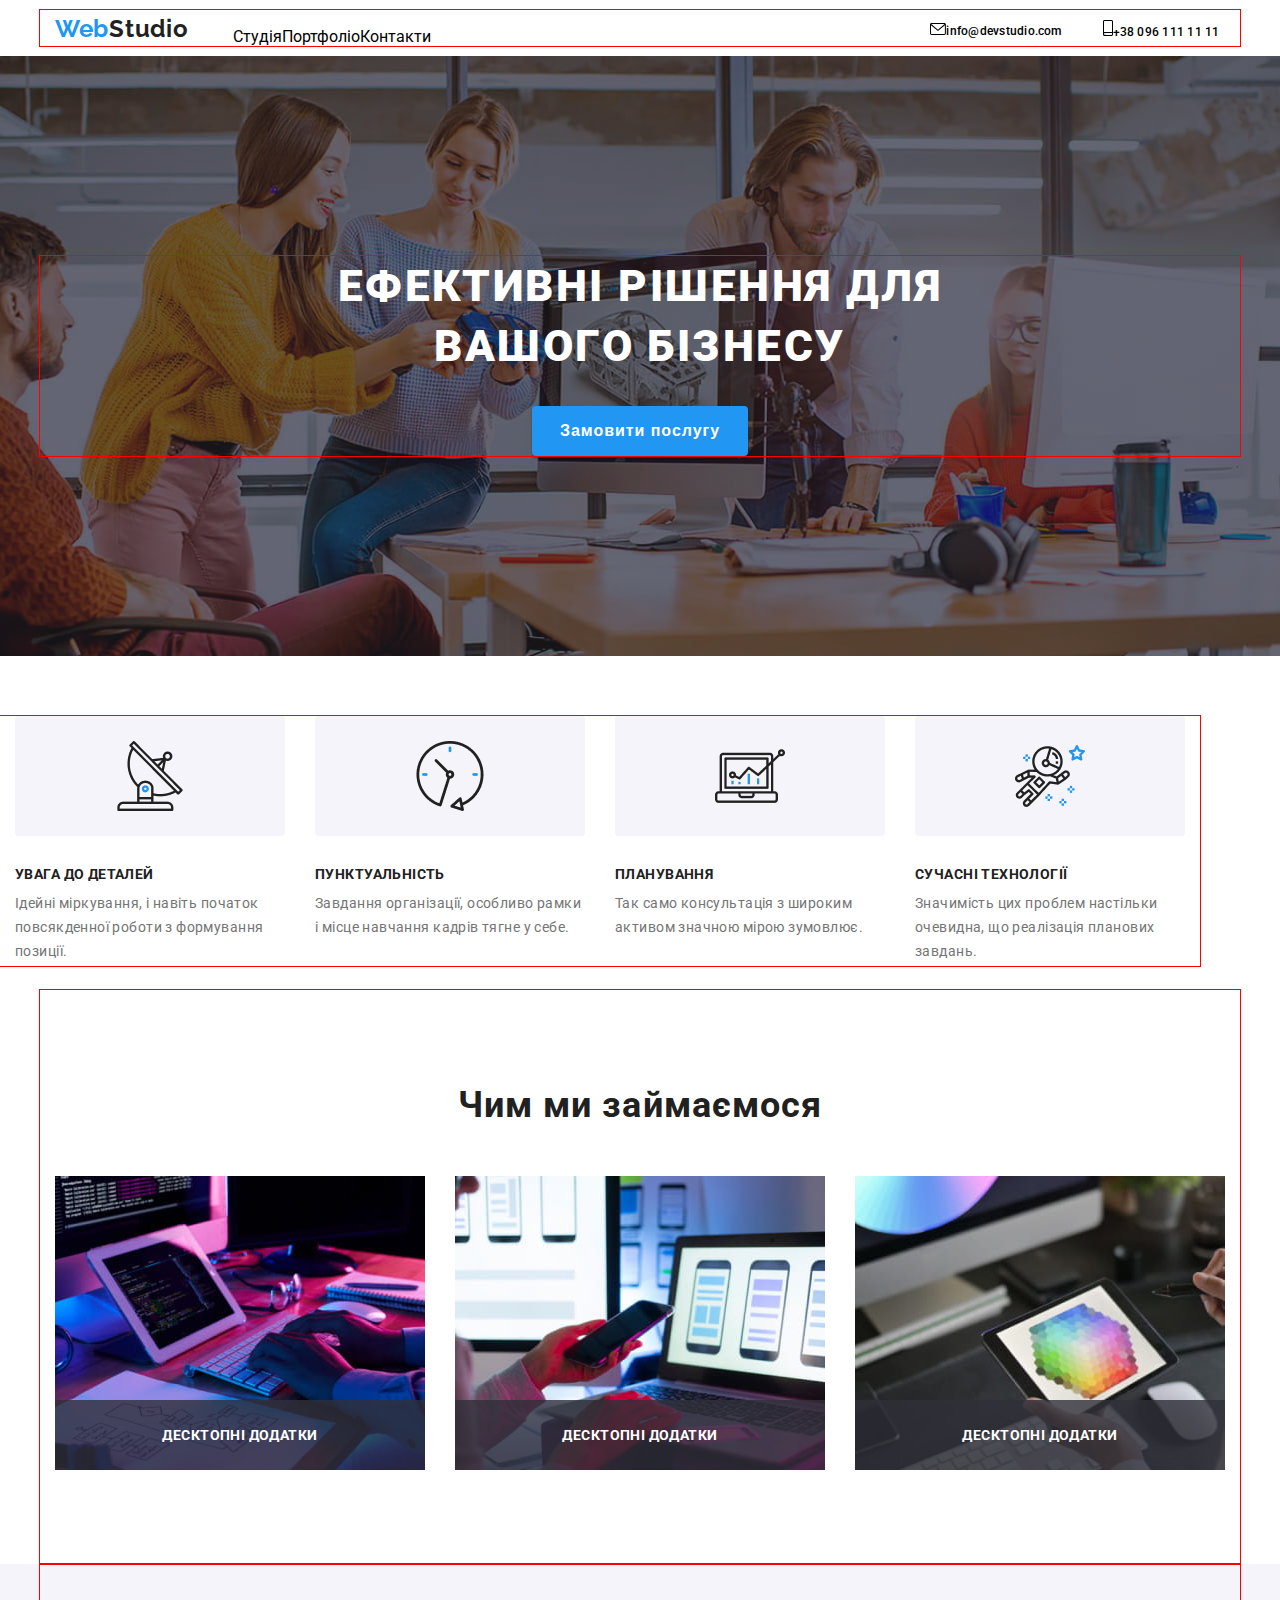
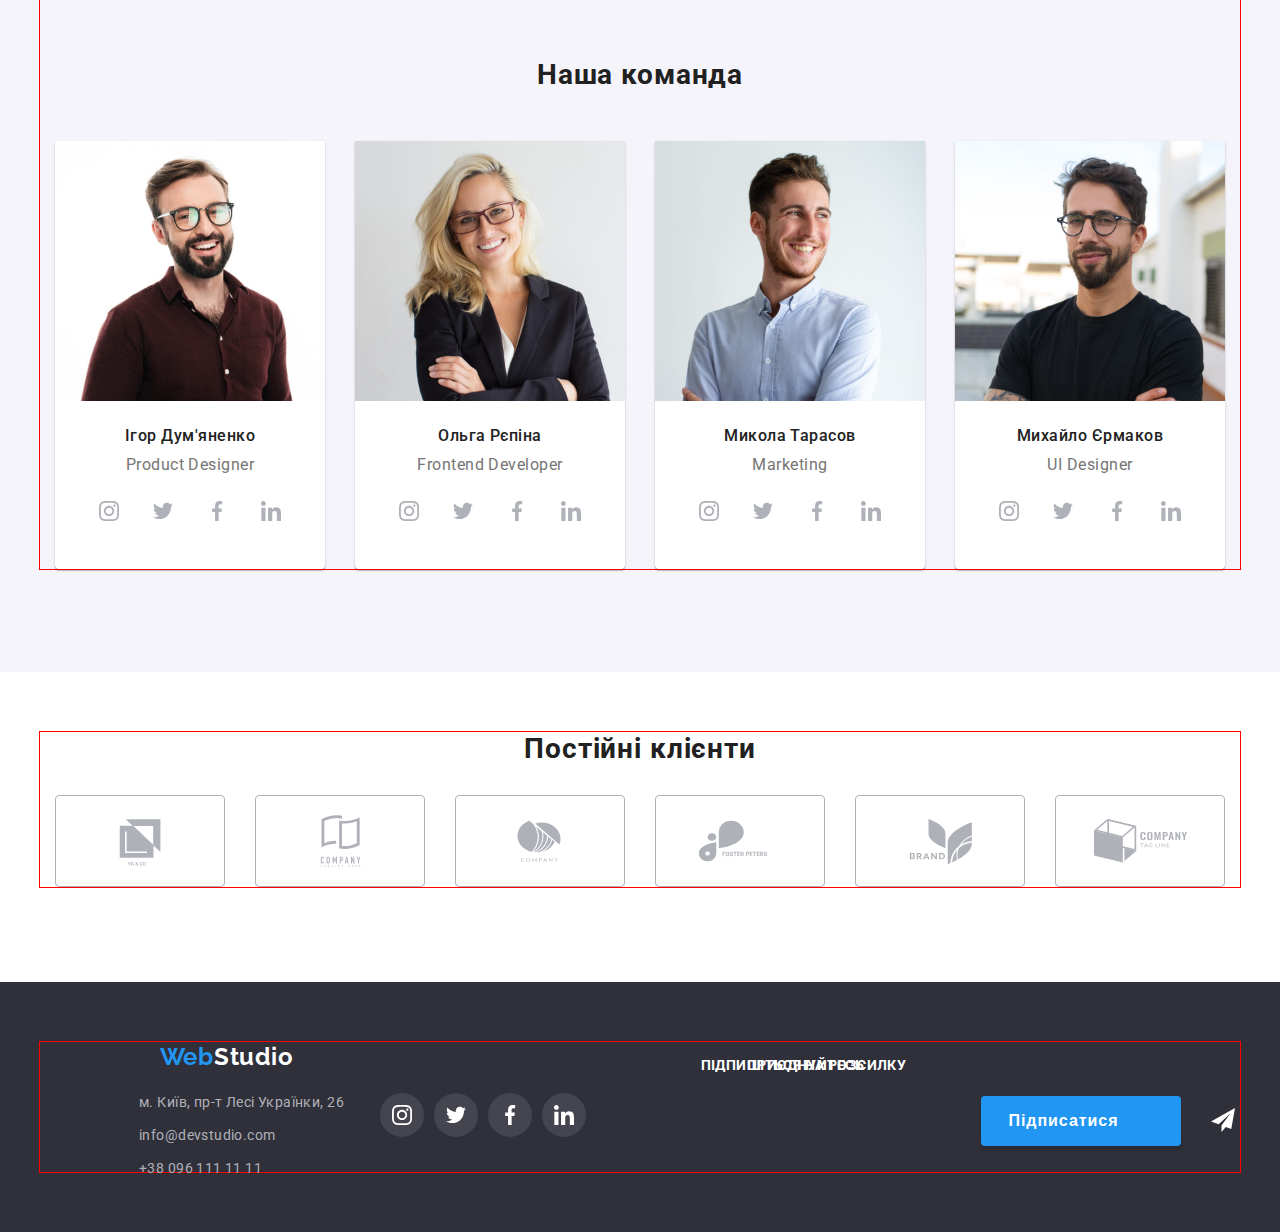
==== commit ff1b7268: "push2" ====
--- a/index.html
+++ b/index.html
@@ -72,7 +72,7 @@
 
         <!--works-->
 
-        <!-- <section class="works section">
+        <section class="works section">
             <div class="container">
                 <ul class="works__list">
                     <li class="works__item">
@@ -99,9 +99,9 @@
                     </li>
                 </ul>
             </div>
-        </section> -->
-
-        <!-- <section class="photos">
+        </section>
+
+        <section class="photos">
             <div class="container">
                 <h2 class="photos__title">Чим ми займаємося</h2>
                 <ul class="photos__list">
@@ -117,9 +117,9 @@
                     </li>
             </div>
             </ul>
-        </section> -->
-
-        <!-- <section class="team">
+        </section>
+
+        <section class="team">
             <div class="container">
                 <h2 class="team__title">Наша команда</h2>
                 <ul class="team__list">
@@ -271,11 +271,11 @@
                     </li>
                 </ul>
             </div>
-        </section> -->
+        </section>
 
         <!--client-->
 
-        <!-- <section class="client">
+        <section class="client">
             <div class="container">
                 <h2 class="client__title">Постійні клієнти</h2>
                 <ul class="client__list">
@@ -311,11 +311,11 @@
                     </li>
                 </ul>
             </div>
-        </section> -->
+        </section>
 
     </main>
     <!--footer-->
-    <!-- <footer class="footer animate__animated animate__slideInUp">
+    <footer class="footer animate__animated animate__slideInUp">
         <div class="container">
             <div class="footer__div">
                 <div class="footer__div-logo">
@@ -323,7 +323,7 @@
                             class="footer__logo-colored">Studio</span></a>
                     <ul class="footer__list">
                         <li class="footer__item">
-                            <address class="footer__adress">м. Київ, пр-т Лесі Українки, 26</address>
+                            <a class="footer__link">м. Київ, пр-т Лесі Українки, 26</a>
                         </li>
                         <li class="footer__item"><a class="footer__link" href="mailto:">info@devstudio.com</a></li>
                         <li class="footer__item"><a class="footer__link" href="tel:+380961111111">+38 096 111 11 11</a>
@@ -377,7 +377,7 @@
                 </div>
             </div>
         </div>
-    </footer> -->
+    </footer>
 
     <!--modal-->
 
--- a/css/main.min.css
+++ b/css/main.min.css
@@ -1 +1 @@
-.project__text,.works__text{color:#757575;font-size:14px;font-weight:400}.footer__link-subtitle,.photos__subtitle{color:#fff;font-size:14px;font-weight:700}.client__title,.photos__title,.team__title{color:#212121;text-align:center;font-size:36px;font-weight:700;letter-spacing:1.08px;margin-top:94px}.nav__button,.project__subtitle{color:#212121;font-size:16px}.nav,.modal__button-close,.client__list,.team__icons-link,.team__icons,.hero{display:flex;align-items:center;justify-content:center}*,*::after,*::before{margin:0;padding:0;border:none;box-sizing:border-box}h1,h2,h3,h4,h5,h6,p{margin:0}p:last-child{margin-bottom:0}ul{margin:0;padding:0;list-style:none}a{color:currentColor;text-decoration:none}button{cursor:pointer}img{display:block;max-width:100%;height:auto}body{font-family:"Roboto",sans-serif}.container{margin:0 auto;padding:0 15px}.section{margin-bottom:94px}@media screen and (min-width: 480px){.container{width:480px}}@media screen and (min-width: 768px){.container{width:768px}}@media screen and (min-width: 1200px){.container{width:1200px}}.header{padding-top:10px;padding-bottom:10px}.header .container{display:flex;align-items:center;justify-content:space-between}.header__logo{color:#2196f3;font-family:"Raleway";font-size:24px;font-weight:700;letter-spacing:.72px}.header__logo--colored{color:#212121}.header__contact-list{display:none}@media screen and (min-width: 768px){.header{justify-content:center}.header__nav{display:flex;margin-left:-200px}.header__nav-list{display:flex;margin-top:17px}.header__contact-list{display:flex;flex-direction:column;margin-left:69px;gap:10px}.header__contact-link{font-size:12px;font-weight:500;letter-spacing:.24px}}@media screen and (min-width: 1200px){.header{justify-content:center}.header__nav{display:flex;margin-left:-150px}.header__nav-list{display:flex;margin-top:17px;margin-right:230px}.header__contact{display:flex;justify-content:center;align-items:center}.header__contact-list{width:300px;height:16px;text-align:center;flex-wrap:wrap;margin-left:69px;gap:30px}.header__contact-link{margin-top:20px;font-size:12px;font-weight:500;letter-spacing:.24px}.header #number{margin-top:27px}}.hero{background-image:linear-gradient(to right, rgba(47, 48, 58, 0.4), rgba(47, 48, 58, 0.4)),url(../images/hero/img.jpg);height:400px;background-repeat:no-repeat;background-position:center;background-size:cover}.hero__title{color:#fff;text-align:center;font-size:26px;font-weight:900;line-height:161%;letter-spacing:1.56px;text-transform:uppercase;width:360px;margin:0 auto}.hero__btn{color:#fff;text-align:center;font-size:16px;font-weight:700;line-height:187.5%;letter-spacing:.96px;border-radius:4px;background:#2196f3;box-shadow:0px 2px 2px 0px rgba(0,0,0,.12),0px 1px 2px 0px rgba(0,0,0,.08),0px 3px 1px 0px rgba(0,0,0,.1);width:216px;height:50px;display:block;margin:0 auto;margin-top:30px}@media screen and (min-width: 480px){.hero{height:400px}.hero__title{font-size:26px;line-height:42px;letter-spacing:1.56px;width:360px}.hero__btn{display:block;width:200px;margin:0 auto;margin-top:30px}}@media screen and (min-width: 768px){.hero{height:400px}.hero__title{font-size:26px;line-height:42px;letter-spacing:1.56px;width:360px}.hero__btn{display:block;width:200px;margin-top:30px}}@media screen and (min-width: 1200px){.hero{height:600px}.hero__title{font-size:44px;line-height:60px;letter-spacing:2.46px;width:696px}.hero__btn{display:block;width:216px;height:50px;color:#fff}}.works__list{display:flex;gap:30px}.works__item::before{content:"";display:block;border-radius:4px;background-color:#f5f4fa;width:270px;height:120px}.works__item:nth-child(1)::before{background-image:url(../images/works/antenna.png);background-repeat:no-repeat;background-position:center}.works__item:nth-child(2)::before{background-image:url(../images/works/clock.png);background-repeat:no-repeat;background-position:center}.works__item:nth-child(3)::before{background-image:url(../images/works/diagram.png);background-repeat:no-repeat;background-position:center}.works__item:nth-child(4)::before{background-image:url(../images/works/astronaut.png);background-repeat:no-repeat;background-position:center}.works__subtitle{color:#212121;font-size:14px;font-weight:700;letter-spacing:.42px;text-transform:uppercase;margin-bottom:10px;margin-top:30px}.works__text{line-height:171.429%;letter-spacing:.42px}@media screen and (min-width: 480px){.works{margin-top:auto}.works__list{flex-direction:column}.works__item::before{content:"";width:450px;height:120px}.works__item:nth-child(1)::before{background-image:url(../images/works/antenna.png);background-repeat:no-repeat;background-position:center}.works__item:nth-child(2)::before{background-image:url(../images/works/clock.png);background-repeat:no-repeat;background-position:center}.works__item:nth-child(3)::before{background-image:url(../images/works/diagram.png);background-repeat:no-repeat;background-position:center}.works__item:nth-child(4)::before{background-image:url(../images/works/astronaut.png);background-repeat:no-repeat;background-position:center}.works__subtitle{text-align:center}}@media screen and (min-width: 768px){.works{height:490px;width:752px;margin-top:-34px}.works__list{flex-wrap:wrap;height:478px;width:750px}.works__item::before{content:"";width:354px;height:120px}.works__item:nth-child(1)::before{background-image:url(../images/works/antenna.png);background-repeat:no-repeat;background-position:center}.works__item:nth-child(2)::before{background-image:url(../images/works/clock.png);background-repeat:no-repeat;background-position:center}.works__item:nth-child(3)::before{background-image:url(../images/works/diagram.png);background-repeat:no-repeat;background-position:center}.works__item:nth-child(4)::before{background-image:url(../images/works/astronaut.png);background-repeat:no-repeat;background-position:center}.works__subtitle{text-align:start}.works__text{width:354px}}@media screen and (min-width: 1200px){.works{height:250px;width:752px;margin-top:-34px}.works__list{height:250px;flex-wrap:wrap;width:750px}.works__item::before{content:"";width:270px;height:120px}.works__item:nth-child(1)::before{background-image:url(../images/works/antenna.png);background-repeat:no-repeat;background-position:center}.works__item:nth-child(2)::before{background-image:url(../images/works/clock.png);background-repeat:no-repeat;background-position:center}.works__item:nth-child(3)::before{background-image:url(../images/works/diagram.png);background-repeat:no-repeat;background-position:center}.works__item:nth-child(4)::before{background-image:url(../images/works/astronaut.png);background-repeat:no-repeat;background-position:center}.works__subtitle{text-align:start}.works__text{width:270px}}.team{display:flex;background-color:#f5f4fa}.team__list{display:flex;gap:30px}.team__item{border-radius:0px 0px 4px 4px;background:#fff;margin-bottom:94px;margin-top:50px;box-shadow:0px 2px 1px 0px rgba(0,0,0,.2),0px 1px 1px 0px rgba(0,0,0,.14),0px 1px 3px 0px rgba(0,0,0,.12)}.team__item__content{padding:30px 32px}.team__subtitle{color:#212121;text-align:center;font-size:16px;font-weight:500;letter-spacing:.48px;margin-bottom:10px}.team__text{color:#757575;text-align:center;font-size:16px;font-weight:400;letter-spacing:.48px}.team__img{width:270px;height:260px}.team__icons{gap:10px;margin-bottom:42px}.team__icons-link{width:44px;height:44px;border-radius:50%;fill:#afb1b8;transition:background-color,fill 250ms cubic-bezier(0.4, 0, 0.2, 1)}.team__icons-link:hover,.team__icons-link:focus{background-color:#2196f3;fill:#fff}.team .sociale__icons{width:20px;height:20px}@media screen and (min-width: 480px){.team{height:2761px;flex-direction:column}.team__title{font-size:28px;letter-spacing:.84px;margin-top:60px;margin-bottom:30px}.team__list{flex-direction:column;gap:30px}.team__item{width:450px;height:622px;padding-bottom:60px;margin:0}.team__subtitle{margin-bottom:10px;margin-top:-5px}.team__text{color:#757575;text-align:center;font-size:16px;font-weight:400;letter-spacing:.48px}.team__img{width:450px;height:460px}.team__icons{gap:10px;margin-bottom:42px;margin-top:-15px}.team__icons-link{width:44px;height:44px;border-radius:50%;fill:#afb1b8;transition:background-color,fill 250ms cubic-bezier(0.4, 0, 0.2, 1)}.team__icons-link:hover,.team__icons-link:focus{background-color:#2196f3;fill:#fff}.team .sociale__icons{width:20px;height:20px}}@media screen and (min-width: 768px){.team{height:1300px}.team__title{font-size:28px;letter-spacing:.84px;margin-top:60px;margin-bottom:30px}.team__list{flex-wrap:wrap;width:740px;height:1102px}.team__item{width:354px;height:536px;padding-bottom:60px;margin:0}.team__subtitle{margin-bottom:10px;margin-top:auto}.team__img{width:354px;height:374px}.team__icons{gap:10px;margin-bottom:42px;margin-top:16px}.team__icons-link{width:44px;height:44px;border-radius:50%;fill:#afb1b8;transition:background-color,fill 250ms cubic-bezier(0.4, 0, 0.2, 1)}.team__icons-link:hover,.team__icons-link:focus{background-color:#2196f3;fill:#fff}.team .sociale__icons{width:20px;height:20px}}@media screen and (min-width: 768px){.team{height:1300px}.team__title{font-size:28px;letter-spacing:.84px;margin-top:60px;margin-bottom:30px}.team__list{flex-wrap:wrap;width:740px;height:1102px}.team__item{width:354px;height:536px;padding-bottom:60px;margin:0}.team__subtitle{margin-bottom:10px;margin-top:-5px}.team__img{width:354px;height:374px}.team__icons{gap:10px;margin-bottom:42px;margin-top:-15px}.team__icons-link{width:44px;height:44px;border-radius:50%;fill:#afb1b8;transition:background-color,fill 250ms cubic-bezier(0.4, 0, 0.2, 1)}.team__icons-link:hover,.team__icons-link:focus{background-color:#2196f3;fill:#fff}.team .sociale__icons{width:20px;height:20px}}@media screen and (min-width: 1200px){.team{height:708px}.team__title{font-size:28px;letter-spacing:.84px;margin-top:94px;margin-bottom:50px}.team__list{flex-wrap:wrap;width:1170px;height:428px}.team__item{width:270px;height:428px;padding-bottom:60px;margin:0}.team__subtitle{margin-bottom:10px;margin-top:-5px}.team__img{width:270px;height:260px}.team__icons{gap:10px;margin-bottom:42px;margin-top:-15px}.team__icons-link{width:44px;height:44px;border-radius:50%;fill:#afb1b8;transition:background-color,fill 250ms cubic-bezier(0.4, 0, 0.2, 1)}.team__icons-link:hover,.team__icons-link:focus{background-color:#2196f3;fill:#fff}.team .sociale__icons{width:20px;height:20px}}.photos .container{width:1200px}.photos__list{display:flex;justify-content:space-between;margin-top:50px;gap:30px}.photos__item{position:relative}.photos__subtitle{position:absolute;bottom:94px;background-color:rgba(47,48,58,.8);width:100%;height:70px;text-align:center;letter-spacing:.42px;text-transform:uppercase;padding:27px 107px}.photos__img{width:370px;height:294px;flex-shrink:0;margin-bottom:94px}@media screen and (min-width: 480px){.photos{display:none}}@media screen and (min-width: 768px){.photos{display:none}}@media screen and (min-width: 1200px){.photos{display:flex;margin-top:-70px}}.client{height:298px;background:#fff}.client__title{margin-bottom:50px}.client__list{gap:30px;color:#2196f3}.client__item{align-items:center;justify-content:center;text-align:center;width:170px;height:92px;border-radius:4px;border:1px solid #afb1b8;fill:#afb1b8;transition:border-color,fill 250ms cubic-bezier(0.4, 0, 0.2, 1)}.client__item:hover{border-color:#2196f3;fill:currentColor}.client__icons{width:106px;height:60px;align-items:center;justify-content:center;text-align:center;margin:16px 32px}@media screen and (min-width: 480px){.client{height:500px}.client__title{font-size:28px;font-weight:700;letter-spacing:.84px;margin-bottom:50px;margin-top:60px}.client__list{justify-content:center;flex-wrap:wrap}}@media screen and (min-width: 768px){.client{height:350px}.client__title{font-size:28px;font-weight:700;letter-spacing:.84px;margin-bottom:30px;margin-top:60px}.client__list{justify-content:center;flex-wrap:wrap}}@media screen and (min-width: 1200px){.client{height:250px}.client__title{font-size:28px;font-weight:700;letter-spacing:.84px;margin-bottom:30px;margin-top:60px}.client__list{justify-content:center;flex-wrap:wrap}}.footer{padding-top:60px;padding-bottom:60px;background:#2f303a}.footer__logo-colored{color:#fff}.footer__div{display:flex}.footer__list{margin-top:20px}.footer__item:not(:last-child){margin-bottom:9px}.footer__adress{color:#fff;font-size:14px;font-weight:400;line-height:171.429%;letter-spacing:.42px}.footer__link{color:#afb1b8;font-size:14px;font-weight:400;line-height:171.429%;letter-spacing:.42px}.footer__div-link{display:flex;flex-wrap:wrap;flex-direction:column;margin-top:15px;margin-left:70px}.footer__icons .team__icons-link{transition:background-color 250ms cubic-bezier(0.4, 0, 0.2, 1);background-color:rgba(255,255,255,.1)}.footer__icons .team__icons-link:hover{background-color:#2196f3}.footer__icons{display:flex;align-items:center;gap:10px;margin-top:20px}.footer__link-subtitle{letter-spacing:.42px;text-transform:uppercase}.footer .social__icons{width:20px;height:20px;fill:#fff}.footer__link{display:flex}.footer__modal{margin-left:93px;margin-top:15px}.footer__label-title{color:#fff;font-size:14px;font-weight:700;letter-spacing:.42px;text-transform:uppercase;margin-bottom:20px}.footer__form{position:relative}.footer__label{width:358px;height:50px}.footer__input{width:358px;height:50px;border-radius:4px;border:1px solid #afb1b8;background-color:rgba(0,0,0,0);padding-left:16px}.footer__form-button{width:200px;height:50px;flex-shrink:0;border-radius:4px;background:#2196f3;box-shadow:0px 4px 4px 0px rgba(0,0,0,.15);color:#fff;text-align:center;font-size:16px;font-weight:700;line-height:30px;letter-spacing:.96px;padding-right:35px;margin-left:12px}.footer__form-svg{position:absolute;width:24px;height:24px;right:30px;top:13px}@media screen and (min-width: 480px){.footer{background:#2f303a}.footer__div{flex-direction:column}.footer__div-logo{text-align:center}.footer__logo{margin:0 auto}.footer__list{display:flex;flex-direction:column;justify-content:center;margin-left:160px}.footer__div-link{margin-top:60px}.footer__link-subtitle{margin-left:100px}.footer__icons{margin-left:60px}.footer__form{position:relative}.footer__label-title{margin-bottom:20px;margin-left:37px;margin-top:60px}.footer__input{width:450px;height:50px;border-radius:4px;border:1px solid #afb1b8;background-color:rgba(0,0,0,0);padding-left:16px;margin-left:-90px}.footer__form-button{margin-top:20px;margin-left:40px}.footer__form-svg{right:145px;top:82px}}@media screen and (min-width: 768px){.footer{height:463px;position:relative}.footer__div-logo{position:absolute;text-align:center;margin-left:-76px}.footer__logo{margin-left:130px}.footer__list{margin-left:160px}.footer__adress{margin-left:-30px}.footer__div-link{position:absolute;right:89px;top:15px;margin-top:60px}.footer__link-subtitle{margin-left:100px}.footer__icons{margin-left:60px}.footer__modal{width:450px;position:absolute;bottom:60px;margin-left:240px}.footer__label-title{width:207px}.footer__form{position:relative;flex-wrap:wrap}.footer__label-title{margin-bottom:20px;margin-left:37px;margin-top:60px}.footer__input{width:450px;height:50px;border-radius:4px;padding-left:16px;margin-left:-90px}.footer__form-button{margin-top:20px;margin-left:40px}.footer__form-svg{position:absolute;right:240px;top:82px}}@media screen and (min-width: 1200px){.footer{display:flex;height:250px;position:relative}.footer__div-logo{position:absolute;text-align:center;margin-left:-76px}.footer__logo{margin-left:130px}.footer__list{margin-left:160px}.footer__adress{margin-left:-30px}.footer__div-link{position:absolute;left:250px;top:15px;margin-top:60px}.footer__link-subtitle{margin-left:100px}.footer__icons{margin-left:60px}.footer__modal{width:570px;height:90px;position:absolute;top:0;right:-80px}.footer__form{position:relative;flex-wrap:wrap}.footer__label-title{margin-bottom:3px;margin-left:-90px;margin-top:60px}.footer__input{width:350px;height:50px;border-radius:4px;padding-left:16px;margin-left:-90px}.footer__form-button{width:200px;margin-top:20px;margin-left:12px}.footer__form-svg{position:absolute;right:125px;top:32px}}.backdrop{position:fixed;top:0;left:0;width:100%;height:100%;background-color:rgba(0,0,0,.5);opacity:1}.backdrop.is-hidden{opacity:0;pointer-events:none;visibility:hidden}.modal{position:absolute;top:50%;left:50%;transform:translate(-50%, -50%) scale(1);transition:transform 250ms cubic-bezier(0.4, 0, 0.2, 1);width:528px;height:581px;border-radius:4px;padding:40px;background:#fff;box-shadow:0px 1px 3px 0px rgba(0,0,0,.12),0px 1px 1px 0px rgba(0,0,0,.14),0px 2px 1px 0px rgba(0,0,0,.2)}.modal__button-close{position:absolute;right:8px;top:8px;width:30px;height:30px;border:1px solid rgba(0,0,0,.1);border-radius:50%;background-color:#fff}.modal__button-close__svg{width:18px;height:18px}.modal__button-close:hover .button__svg{fill:#2196f3}.modal__title{color:#212121;text-align:center;font-size:20px;font-weight:700;letter-spacing:.6px;margin-bottom:12px}.modal__form{display:flex;flex-direction:column;gap:10px}.modal .form__label{color:#757575;font-size:12px;font-weight:400;letter-spacing:.12px}.modal .label__thumb{position:relative;padding-top:4px}.modal .form__input{width:100%;border-radius:4px;border:1px solid rgba(33,33,33,.2);padding-left:42px;padding-top:11px;padding-bottom:11px}.modal .form__input:focus{border-color:#2196f3;outline:none}.modal .form__input:focus+.label__svg{fill:#2196f3}.modal .label__svg{position:absolute;width:18px;height:18px;left:12px;top:11px}.modal .label__svg:hover .label__svg:focus{fill:currentColor}.modal .label__four{width:448px;height:120px;display:flex;flex-direction:column;color:#757575;font-size:12px;font-weight:400;letter-spacing:.12px;margin-bottom:20px}.modal .text__label{border-radius:4px;border:1px solid rgba(33,33,33,.2);color:#afb1b8;font-size:12px;font-weight:400;letter-spacing:.12px;padding-top:12px;padding-left:16px;margin-top:4px;resize:none}.modal .checkbox__input{display:flex;flex-direction:row-reverse;width:16px;height:15px;margin-top:-7px}.modal .checkbox__title{color:#757575;font-size:14px;font-weight:400;line-height:24px;letter-spacing:.42px;margin-left:2px;margin-right:30px;margin-top:-10px;margin-bottom:30px}.modal .checkbox__link{flex-direction:row;color:#2196f3;font-size:14px;font-weight:400;line-height:24px;letter-spacing:.42px;text-decoration-line:underline}.modal .checkbox__thumb{display:flex;height:14px;width:390px;fill:#212121;margin-top:3px;gap:8px}.modal .form__btn{display:block;color:#fff;text-align:center;font-size:16px;font-weight:700;line-height:30px;letter-spacing:.96px;width:200px;height:50px;flex-shrink:0;border-radius:4px;background:#2196f3;box-shadow:0px 4px 4px 0px rgba(0,0,0,.15);margin:0 auto}@media screen and (min-width: 480px){.modal{width:450px;height:609px}.modal .label__four{width:370px;height:120px}.modal .checkbox__title{width:346px;height:14px;font-size:12px;letter-spacing:.36px}.modal .checkbox__link{flex-direction:none;font-size:12px;letter-spacing:.36px}.modal .checkbox__thumb{fill:#212121;margin-top:3px}.modal .form__btn{margin-top:31px;margin-bottom:40px}}@media screen and (min-width: 1200px){.modal{width:528px;height:581px}.modal .label__four{width:448px}.modal .checkbox__thumb{display:flex;margin-left:40px}.modal .checkbox__title{height:24px;font-size:14px;letter-spacing:.36px}.modal .checkbox__link{height:24px;flex-direction:none;font-size:14px;letter-spacing:.42px}.modal .checkbox__thumb{fill:#212121;margin-top:3px}.modal .form__btn{margin-top:31px;margin-bottom:40px}}input[type=checkbox],label{display:none}@media screen and (max-width: 768px){label{display:block;height:30px;width:30px;margin-left:auto;position:relative}label:hover{cursor:pointer}label span{top:15px}label span,label span::before,label span::after{content:"";display:block;width:25px;height:2px;background:#333;position:absolute;z-index:5;right:0;transition:.3s}label span::before{top:-8px}label span::after{top:8px}.header__nav-list{display:none}input[type=checkbox]:checked~.header__nav-list{display:flex;flex-direction:column}input[type=checkbox]:checked~label span{transform:rotate(-45deg)}input[type=checkbox]:checked~label span::before{top:0;transform:rotate(0)}input[type=checkbox]:checked~label span::after{top:0;transform:rotate(90deg)}.header__nav-list{position:absolute;top:0;left:0;width:100%;height:100%;padding:48px 40px;background:#fff;box-shadow:0 12px 8px #ececec}.header__nav-list li{margin:15px 0}}.project__list{display:flex;align-self:center;flex-wrap:wrap;margin:20px 24px}.project__item{margin-left:30px;margin-top:30px;flex-basis:calc((100% - 90px)/3);border:1px solid #fff}.project__item:hover{box-shadow:1px 4px 6px 0px rgba(0,0,0,.16),0px 4px 4px 0px rgba(0,0,0,.06),0px 1px 1px 0px rgba(0,0,0,.12)}.project__subtitle{font-weight:700;line-height:36px;letter-spacing:1.08px;padding-left:20px;padding-top:15px}.project__text{line-height:30px;letter-spacing:.48px;padding-left:20px;padding-top:5px;padding-bottom:10px}.project .div__projects{position:relative;overflow:hidden}.project .div__projects:hover .overlay{transform:translateY(0)}.project .overlay{position:absolute;bottom:0;width:100%;height:100%;background:#2196f3;transform:translateY(100%);transition:transform 250ms cubic-bezier(0.4, 0, 0.2, 1)}.project .overlay__text{width:322px;color:#fff;font-size:18px;font-weight:400;line-height:28px;letter-spacing:.54px;margin:63px 24px}@media screen and (min-width: 480px){.project__list{flex-direction:column;align-self:center;flex-wrap:wrap;margin:20px 24px}.project__item{width:450px;height:404px;margin-left:-25px}.project__img{width:450px;height:px;background-size:cover}.project__subtitle{font-size:18px;padding-left:24px;padding-top:20px}.project__text{font-size:16px;padding-left:24px;padding-top:2px;padding-bottom:20px}.project .div__projects{position:relative;overflow:hidden}.project .div__projects:hover .overlay{transform:translateY(0)}.project .overlay{position:absolute;bottom:0;width:100%;height:100%;background:#2196f3;transform:translateY(100%);transition:transform 250ms cubic-bezier(0.4, 0, 0.2, 1)}.project .overlay__text{width:322px;color:#fff;font-size:18px;font-weight:400;line-height:28px;letter-spacing:.54px;margin:63px 24px}}.nav{margin-top:94px;margin-bottom:20px}.nav__list{display:flex;justify-content:center;gap:8px}.nav__button{text-align:center;font-weight:500;line-height:26px;letter-spacing:.48px;border-radius:4px;padding:6px 22px;background-color:#f5f4fa;transition:background-color,color 250ms cubic-bezier(0.4, 0, 0.2, 1)}.nav__button:hover{color:#fff;background:#2196f3;box-shadow:0px 2px 2px 0px rgba(0,0,0,.12),0px 1px 2px 0px rgba(0,0,0,.08),0px 3px 1px 0px rgba(0,0,0,.1)}@media screen and (min-width: 480px){.nav{margin-top:60px}.nav__list{justify-content:flex-start;flex-wrap:wrap;width:400px;height:91px}}/*# sourceMappingURL=main.min.css.map */+.project__text,.works__text{color:#757575;font-size:14px;font-weight:400}.footer__link-subtitle,.photos__subtitle{color:#fff;font-size:14px;font-weight:700}.client__title,.photos__title,.team__title{color:#212121;text-align:center;font-size:36px;font-weight:700;letter-spacing:1.08px;margin-top:94px}.nav__button,.project__subtitle{color:#212121;font-size:16px}.nav,.modal__button-close,.client__list,.team__icons-link,.team__icons,.hero{display:flex;align-items:center;justify-content:center}*,*::after,*::before{margin:0;padding:0;border:none;box-sizing:border-box}h1,h2,h3,h4,h5,h6,p{margin:0}p:last-child{margin-bottom:0}ul{margin:0;padding:0;list-style:none}a{color:currentColor;text-decoration:none}button{cursor:pointer}img{display:block;max-width:100%;height:auto}body{font-family:"Roboto",sans-serif}.container{width:100%;margin:0 auto;padding:0 15px;outline:1px solid red}.section{margin-bottom:94px}@media screen and (min-width: 480px){.container{width:480px}}@media screen and (min-width: 768px){.container{width:768px}}@media screen and (min-width: 1200px){.container{width:1200px}}.header{padding-top:10px;padding-bottom:10px}.header .container{display:flex;align-items:center;justify-content:space-between}.header__logo{color:#2196f3;font-family:"Raleway";font-size:24px;font-weight:700;letter-spacing:.72px}.header__logo--colored{color:#212121}.header__nav-list{display:none}.header__contact-list{display:none}@media screen and (min-width: 768px){.header{justify-content:center}.header__nav{display:flex;margin-left:-200px}.header__nav-list{display:flex;margin-top:17px}.header__contact-list{display:flex;flex-direction:column;margin-left:69px;gap:10px}.header__contact-link{font-size:12px;font-weight:500;letter-spacing:.24px}}@media screen and (min-width: 1200px){.header{justify-content:center}.header__nav{display:flex;margin-left:-150px}.header__nav-list{display:flex;margin-top:17px;margin-right:230px}.header__contact{display:flex;justify-content:center;align-items:center}.header__contact-list{width:300px;height:16px;text-align:center;flex-wrap:wrap;margin-left:69px;gap:30px}.header__contact-link{margin-top:20px;font-size:12px;font-weight:500;letter-spacing:.24px}.header #number{margin-top:27px}}.hero{background-image:linear-gradient(to right, rgba(47, 48, 58, 0.4), rgba(47, 48, 58, 0.4)),url(../images/hero/img.jpg);height:400px;background-repeat:no-repeat;background-position:center;background-size:cover}.hero__title{color:#fff;text-align:center;font-size:26px;font-weight:900;line-height:161%;letter-spacing:1.56px;text-transform:uppercase;width:360px;margin:0 auto}.hero__btn{color:#fff;text-align:center;font-size:16px;font-weight:700;line-height:187.5%;letter-spacing:.96px;border-radius:4px;background:#2196f3;box-shadow:0px 2px 2px 0px rgba(0,0,0,.12),0px 1px 2px 0px rgba(0,0,0,.08),0px 3px 1px 0px rgba(0,0,0,.1);width:200px;height:50px;display:block;margin:0 auto;margin-top:30px}@media screen and (min-width: 768px){.hero{height:400px}.hero__title{font-size:26px;line-height:42px;letter-spacing:1.56px;width:360px}.hero__btn{display:block;width:200px;margin-top:30px}}@media screen and (min-width: 1200px){.hero{height:600px}.hero__title{font-size:44px;line-height:60px;letter-spacing:2.46px;width:696px}.hero__btn{display:block;width:216px;height:50px;color:#fff}}.works__list{display:flex;gap:30px}.works__item::before{content:"";display:block;border-radius:4px;background-color:#f5f4fa;width:270px;height:120px}.works__item:nth-child(1)::before{background-image:url(../images/works/antenna.png);background-repeat:no-repeat;background-position:center}.works__item:nth-child(2)::before{background-image:url(../images/works/clock.png);background-repeat:no-repeat;background-position:center}.works__item:nth-child(3)::before{background-image:url(../images/works/diagram.png);background-repeat:no-repeat;background-position:center}.works__item:nth-child(4)::before{background-image:url(../images/works/astronaut.png);background-repeat:no-repeat;background-position:center}.works__subtitle{color:#212121;font-size:14px;font-weight:700;letter-spacing:.42px;text-transform:uppercase;margin-bottom:10px;margin-top:30px}.works__text{line-height:171.429%;letter-spacing:.42px}@media screen and (min-width: 480px){.works{margin-top:auto}.works__list{flex-direction:column}.works__item::before{content:"";width:450px;height:120px}.works__item:nth-child(1)::before{background-image:url(../images/works/antenna.png);background-repeat:no-repeat;background-position:center}.works__item:nth-child(2)::before{background-image:url(../images/works/clock.png);background-repeat:no-repeat;background-position:center}.works__item:nth-child(3)::before{background-image:url(../images/works/diagram.png);background-repeat:no-repeat;background-position:center}.works__item:nth-child(4)::before{background-image:url(../images/works/astronaut.png);background-repeat:no-repeat;background-position:center}.works__subtitle{text-align:center}}@media screen and (min-width: 768px){.works{height:490px;width:752px;margin-top:-34px}.works__list{flex-wrap:wrap;height:478px;width:750px}.works__item::before{content:"";width:354px;height:120px}.works__item:nth-child(1)::before{background-image:url(../images/works/antenna.png);background-repeat:no-repeat;background-position:center}.works__item:nth-child(2)::before{background-image:url(../images/works/clock.png);background-repeat:no-repeat;background-position:center}.works__item:nth-child(3)::before{background-image:url(../images/works/diagram.png);background-repeat:no-repeat;background-position:center}.works__item:nth-child(4)::before{background-image:url(../images/works/astronaut.png);background-repeat:no-repeat;background-position:center}.works__subtitle{text-align:start}.works__text{width:354px}}@media screen and (min-width: 1200px){.works{height:250px;width:752px;margin-top:-34px}.works__list{height:250px;flex-wrap:wrap;width:750px}.works__item::before{content:"";width:270px;height:120px}.works__item:nth-child(1)::before{background-image:url(../images/works/antenna.png);background-repeat:no-repeat;background-position:center}.works__item:nth-child(2)::before{background-image:url(../images/works/clock.png);background-repeat:no-repeat;background-position:center}.works__item:nth-child(3)::before{background-image:url(../images/works/diagram.png);background-repeat:no-repeat;background-position:center}.works__item:nth-child(4)::before{background-image:url(../images/works/astronaut.png);background-repeat:no-repeat;background-position:center}.works__subtitle{text-align:start}.works__text{width:270px}}.team{display:flex;background-color:#f5f4fa}.team__list{display:flex;gap:30px}.team__item{border-radius:0px 0px 4px 4px;background:#fff;margin-bottom:94px;margin-top:50px;box-shadow:0px 2px 1px 0px rgba(0,0,0,.2),0px 1px 1px 0px rgba(0,0,0,.14),0px 1px 3px 0px rgba(0,0,0,.12)}.team__item__content{padding:30px 32px}.team__subtitle{color:#212121;text-align:center;font-size:16px;font-weight:500;letter-spacing:.48px;margin-bottom:10px}.team__text{color:#757575;text-align:center;font-size:16px;font-weight:400;letter-spacing:.48px}.team__img{width:270px;height:260px}.team__icons{gap:10px;margin-bottom:42px}.team__icons-link{width:44px;height:44px;border-radius:50%;fill:#afb1b8;transition:background-color,fill 250ms cubic-bezier(0.4, 0, 0.2, 1)}.team__icons-link:hover,.team__icons-link:focus{background-color:#2196f3;fill:#fff}.team .sociale__icons{width:20px;height:20px}@media screen and (min-width: 480px){.team{height:2761px;flex-direction:column}.team__title{font-size:28px;letter-spacing:.84px;margin-top:60px;margin-bottom:30px}.team__list{flex-direction:column;gap:30px}.team__item{width:450px;height:622px;padding-bottom:60px;margin:0}.team__subtitle{margin-bottom:10px;margin-top:-5px}.team__text{color:#757575;text-align:center;font-size:16px;font-weight:400;letter-spacing:.48px}.team__img{width:450px;height:460px}.team__icons{gap:10px;margin-bottom:42px;margin-top:-15px}.team__icons-link{width:44px;height:44px;border-radius:50%;fill:#afb1b8;transition:background-color,fill 250ms cubic-bezier(0.4, 0, 0.2, 1)}.team__icons-link:hover,.team__icons-link:focus{background-color:#2196f3;fill:#fff}.team .sociale__icons{width:20px;height:20px}}@media screen and (min-width: 768px){.team{height:1300px}.team__title{font-size:28px;letter-spacing:.84px;margin-top:60px;margin-bottom:30px}.team__list{flex-wrap:wrap;width:740px;height:1102px}.team__item{width:354px;height:536px;padding-bottom:60px;margin:0}.team__subtitle{margin-bottom:10px;margin-top:auto}.team__img{width:354px;height:374px}.team__icons{gap:10px;margin-bottom:42px;margin-top:16px}.team__icons-link{width:44px;height:44px;border-radius:50%;fill:#afb1b8;transition:background-color,fill 250ms cubic-bezier(0.4, 0, 0.2, 1)}.team__icons-link:hover,.team__icons-link:focus{background-color:#2196f3;fill:#fff}.team .sociale__icons{width:20px;height:20px}}@media screen and (min-width: 768px){.team{height:1300px}.team__title{font-size:28px;letter-spacing:.84px;margin-top:60px;margin-bottom:30px}.team__list{flex-wrap:wrap;width:740px;height:1102px}.team__item{width:354px;height:536px;padding-bottom:60px;margin:0}.team__subtitle{margin-bottom:10px;margin-top:-5px}.team__img{width:354px;height:374px}.team__icons{gap:10px;margin-bottom:42px;margin-top:-15px}.team__icons-link{width:44px;height:44px;border-radius:50%;fill:#afb1b8;transition:background-color,fill 250ms cubic-bezier(0.4, 0, 0.2, 1)}.team__icons-link:hover,.team__icons-link:focus{background-color:#2196f3;fill:#fff}.team .sociale__icons{width:20px;height:20px}}@media screen and (min-width: 1200px){.team{height:708px}.team__title{font-size:28px;letter-spacing:.84px;margin-top:94px;margin-bottom:50px}.team__list{flex-wrap:wrap;width:1170px;height:428px}.team__item{width:270px;height:428px;padding-bottom:60px;margin:0}.team__subtitle{margin-bottom:10px;margin-top:-5px}.team__img{width:270px;height:260px}.team__icons{gap:10px;margin-bottom:42px;margin-top:-15px}.team__icons-link{width:44px;height:44px;border-radius:50%;fill:#afb1b8;transition:background-color,fill 250ms cubic-bezier(0.4, 0, 0.2, 1)}.team__icons-link:hover,.team__icons-link:focus{background-color:#2196f3;fill:#fff}.team .sociale__icons{width:20px;height:20px}}.photos .container{width:1200px}.photos__list{display:flex;justify-content:space-between;margin-top:50px;gap:30px}.photos__item{position:relative}.photos__subtitle{position:absolute;bottom:94px;background-color:rgba(47,48,58,.8);width:100%;height:70px;text-align:center;letter-spacing:.42px;text-transform:uppercase;padding:27px 107px}.photos__img{width:370px;height:294px;flex-shrink:0;margin-bottom:94px}@media screen and (min-width: 480px){.photos{display:none}}@media screen and (min-width: 768px){.photos{display:none}}@media screen and (min-width: 1200px){.photos{display:flex;margin-top:-70px}}.client{height:298px;background:#fff}.client__title{margin-bottom:50px}.client__list{gap:30px;color:#2196f3}.client__item{align-items:center;justify-content:center;text-align:center;width:170px;height:92px;border-radius:4px;border:1px solid #afb1b8;fill:#afb1b8;transition:border-color,fill 250ms cubic-bezier(0.4, 0, 0.2, 1)}.client__item:hover{border-color:#2196f3;fill:currentColor}.client__icons{width:106px;height:60px;align-items:center;justify-content:center;text-align:center;margin:16px 32px}@media screen and (min-width: 480px){.client{height:500px}.client__title{font-size:28px;font-weight:700;letter-spacing:.84px;margin-bottom:50px;margin-top:60px}.client__list{justify-content:center;flex-wrap:wrap}}@media screen and (min-width: 768px){.client{height:350px}.client__title{font-size:28px;font-weight:700;letter-spacing:.84px;margin-bottom:30px;margin-top:60px}.client__list{justify-content:center;flex-wrap:wrap}}@media screen and (min-width: 1200px){.client{height:250px}.client__title{font-size:28px;font-weight:700;letter-spacing:.84px;margin-bottom:30px;margin-top:60px}.client__list{justify-content:center;flex-wrap:wrap}}.footer{padding-top:60px;padding-bottom:60px;background:#2f303a;text-align:center}.footer__logo-colored{color:#fff}.footer__list{margin-top:20px}.footer__item:not(:last-child){margin-bottom:9px}.footer__link{color:#afb1b8;font-size:14px;font-weight:400;line-height:171.429%;letter-spacing:.42px}.footer__div-link{display:flex;flex-wrap:wrap;flex-direction:column;margin-top:15px;margin-left:70px}.footer__icons .team__icons-link{transition:background-color 250ms cubic-bezier(0.4, 0, 0.2, 1);background-color:rgba(255,255,255,.1)}.footer__icons .team__icons-link:hover{background-color:#2196f3}.footer__icons{display:flex;align-items:center;gap:10px;margin-top:20px}.footer__link-subtitle{letter-spacing:.42px;text-transform:uppercase}.footer .social__icons{width:20px;height:20px;fill:#fff}.footer__link{display:flex}.footer__modal{margin-left:93px;margin-top:15px}.footer__label-title{color:#fff;font-size:14px;font-weight:700;letter-spacing:.42px;text-transform:uppercase;margin-bottom:20px}.footer__form{position:relative}.footer__label{width:358px;height:50px}.footer__input{width:358px;height:50px;border-radius:4px;border:1px solid #afb1b8;background-color:rgba(0,0,0,0);padding-left:16px}.footer__form-button{width:200px;height:50px;flex-shrink:0;border-radius:4px;background:#2196f3;box-shadow:0px 4px 4px 0px rgba(0,0,0,.15);color:#fff;text-align:center;font-size:16px;font-weight:700;line-height:30px;letter-spacing:.96px;padding-right:35px;margin-left:12px}.footer__form-svg{position:absolute;width:24px;height:24px;right:30px;top:13px}@media screen and (min-width: 768px){.footer{height:463px;position:relative}.footer__div-logo{position:absolute;text-align:center;margin-left:-76px}.footer__logo{margin-left:130px}.footer__list{margin-left:160px}.footer__adress{margin-left:-30px}.footer__div-link{position:absolute;right:89px;top:15px;margin-top:60px}.footer__link-subtitle{margin-left:100px}.footer__icons{margin-left:60px}.footer__modal{width:450px;position:absolute;bottom:60px;margin-left:240px}.footer__label-title{width:207px}.footer__form{position:relative;flex-wrap:wrap}.footer__label-title{margin-bottom:20px;margin-left:37px;margin-top:60px}.footer__input{width:450px;height:50px;border-radius:4px;padding-left:16px;margin-left:-90px}.footer__form-button{margin-top:20px;margin-left:40px}.footer__form-svg{position:absolute;right:240px;top:82px}}@media screen and (min-width: 1200px){.footer{display:flex;height:250px;position:relative}.footer__div-logo{position:absolute;text-align:center;margin-left:-76px}.footer__logo{margin-left:130px}.footer__list{margin-left:160px}.footer__div-link{position:absolute;left:250px;top:15px;margin-top:60px}.footer__link-subtitle{margin-left:100px}.footer__icons{margin-left:60px}.footer__modal{width:570px;height:90px;position:absolute;top:0;right:-80px}.footer__form{position:relative;flex-wrap:wrap}.footer__label-title{margin-bottom:3px;margin-left:-90px;margin-top:60px}.footer__input{width:350px;height:50px;border-radius:4px;padding-left:16px;margin-left:-90px}.footer__form-button{width:200px;margin-top:20px;margin-left:12px}.footer__form-svg{position:absolute;right:125px;top:32px}}.backdrop{position:fixed;top:0;left:0;width:100%;height:100%;background-color:rgba(0,0,0,.5);opacity:1}.backdrop.is-hidden{opacity:0;pointer-events:none;visibility:hidden}.modal{position:absolute;top:50%;left:50%;transform:translate(-50%, -50%) scale(1);transition:transform 250ms cubic-bezier(0.4, 0, 0.2, 1);width:528px;height:581px;border-radius:4px;padding:40px;background:#fff;box-shadow:0px 1px 3px 0px rgba(0,0,0,.12),0px 1px 1px 0px rgba(0,0,0,.14),0px 2px 1px 0px rgba(0,0,0,.2)}.modal__button-close{position:absolute;right:8px;top:8px;width:30px;height:30px;border:1px solid rgba(0,0,0,.1);border-radius:50%;background-color:#fff}.modal__button-close__svg{width:18px;height:18px}.modal__button-close:hover .button__svg{fill:#2196f3}.modal__title{color:#212121;text-align:center;font-size:20px;font-weight:700;letter-spacing:.6px;margin-bottom:12px}.modal__form{display:flex;flex-direction:column;gap:10px}.modal .form__label{color:#757575;font-size:12px;font-weight:400;letter-spacing:.12px}.modal .label__thumb{position:relative;padding-top:4px}.modal .form__input{width:100%;border-radius:4px;border:1px solid rgba(33,33,33,.2);padding-left:42px;padding-top:11px;padding-bottom:11px}.modal .form__input:focus{border-color:#2196f3;outline:none}.modal .form__input:focus+.label__svg{fill:#2196f3}.modal .label__svg{position:absolute;width:18px;height:18px;left:12px;top:11px}.modal .label__svg:hover .label__svg:focus{fill:currentColor}.modal .label__four{width:448px;height:120px;display:flex;flex-direction:column;color:#757575;font-size:12px;font-weight:400;letter-spacing:.12px;margin-bottom:20px}.modal .text__label{border-radius:4px;border:1px solid rgba(33,33,33,.2);color:#afb1b8;font-size:12px;font-weight:400;letter-spacing:.12px;padding-top:12px;padding-left:16px;margin-top:4px;resize:none}.modal .checkbox__input{display:flex;flex-direction:row-reverse;width:16px;height:15px;margin-top:-7px}.modal .checkbox__title{color:#757575;font-size:14px;font-weight:400;line-height:24px;letter-spacing:.42px;margin-left:2px;margin-right:30px;margin-top:-10px;margin-bottom:30px}.modal .checkbox__link{flex-direction:row;color:#2196f3;font-size:14px;font-weight:400;line-height:24px;letter-spacing:.42px;text-decoration-line:underline}.modal .checkbox__thumb{display:flex;height:14px;width:390px;fill:#212121;margin-top:3px;gap:8px}.modal .form__btn{display:block;color:#fff;text-align:center;font-size:16px;font-weight:700;line-height:30px;letter-spacing:.96px;width:200px;height:50px;flex-shrink:0;border-radius:4px;background:#2196f3;box-shadow:0px 4px 4px 0px rgba(0,0,0,.15);margin:0 auto}@media screen and (min-width: 480px){.modal{width:450px;height:609px}.modal .label__four{width:370px;height:120px}.modal .checkbox__title{width:346px;height:14px;font-size:12px;letter-spacing:.36px}.modal .checkbox__link{flex-direction:none;font-size:12px;letter-spacing:.36px}.modal .checkbox__thumb{fill:#212121;margin-top:3px}.modal .form__btn{margin-top:31px;margin-bottom:40px}}@media screen and (min-width: 1200px){.modal{width:528px;height:581px}.modal .label__four{width:448px}.modal .checkbox__thumb{display:flex;margin-left:40px}.modal .checkbox__title{height:24px;font-size:14px;letter-spacing:.36px}.modal .checkbox__link{height:24px;flex-direction:none;font-size:14px;letter-spacing:.42px}.modal .checkbox__thumb{fill:#212121;margin-top:3px}.modal .form__btn{margin-top:31px;margin-bottom:40px}}input[type=checkbox],label{display:none}@media screen and (max-width: 768px){nav{order:1}label{display:block;height:30px;width:30px;margin-left:auto;position:relative}label:hover{cursor:pointer}label span{top:15px}label span,label span::before,label span::after{content:"";display:block;width:25px;height:2px;background:#333;position:absolute;z-index:5;right:0;transition:.3s}label span::before{top:-8px}label span::after{top:8px}.header__nav-list{display:none}input[type=checkbox]:checked~.header__nav-list{display:flex;flex-direction:column}input[type=checkbox]:checked~label span{transform:rotate(-45deg)}input[type=checkbox]:checked~label span::before{top:0;transform:rotate(0)}input[type=checkbox]:checked~label span::after{top:0;transform:rotate(90deg)}.header__nav-list{position:absolute;top:0;left:0;width:100%;height:100vh;padding:48px 40px;background:#fff;box-shadow:0 12px 8px #ececec}.header__nav-list li{margin:15px 0}}.project__list{display:flex;align-self:center;flex-wrap:wrap;margin:20px 24px}.project__item{margin-left:30px;margin-top:30px;flex-basis:calc((100% - 90px)/3);border:1px solid #fff}.project__item:hover{box-shadow:1px 4px 6px 0px rgba(0,0,0,.16),0px 4px 4px 0px rgba(0,0,0,.06),0px 1px 1px 0px rgba(0,0,0,.12)}.project__subtitle{font-weight:700;line-height:36px;letter-spacing:1.08px;padding-left:20px;padding-top:15px}.project__text{line-height:30px;letter-spacing:.48px;padding-left:20px;padding-top:5px;padding-bottom:10px}.project .div__projects{position:relative;overflow:hidden}.project .div__projects:hover .overlay{transform:translateY(0)}.project .overlay{position:absolute;bottom:0;width:100%;height:100%;background:#2196f3;transform:translateY(100%);transition:transform 250ms cubic-bezier(0.4, 0, 0.2, 1)}.project .overlay__text{width:322px;color:#fff;font-size:18px;font-weight:400;line-height:28px;letter-spacing:.54px;margin:63px 24px}@media screen and (min-width: 480px){.project__list{flex-direction:column;align-self:center;flex-wrap:wrap;margin:20px 24px}.project__item{width:450px;height:404px;margin-left:-25px}.project__img{width:450px;height:px;background-size:cover}.project__subtitle{font-size:18px;padding-left:24px;padding-top:20px}.project__text{font-size:16px;padding-left:24px;padding-top:2px;padding-bottom:20px}.project .div__projects{position:relative;overflow:hidden}.project .div__projects:hover .overlay{transform:translateY(0)}.project .overlay{position:absolute;bottom:0;width:100%;height:100%;background:#2196f3;transform:translateY(100%);transition:transform 250ms cubic-bezier(0.4, 0, 0.2, 1)}.project .overlay__text{width:322px;color:#fff;font-size:18px;font-weight:400;line-height:28px;letter-spacing:.54px;margin:63px 24px}}.nav{margin-top:94px;margin-bottom:20px}.nav__list{display:flex;justify-content:center;gap:8px}.nav__button{text-align:center;font-weight:500;line-height:26px;letter-spacing:.48px;border-radius:4px;padding:6px 22px;background-color:#f5f4fa;transition:background-color,color 250ms cubic-bezier(0.4, 0, 0.2, 1)}.nav__button:hover{color:#fff;background:#2196f3;box-shadow:0px 2px 2px 0px rgba(0,0,0,.12),0px 1px 2px 0px rgba(0,0,0,.08),0px 3px 1px 0px rgba(0,0,0,.1)}@media screen and (min-width: 480px){.nav{margin-top:60px}.nav__list{justify-content:flex-start;flex-wrap:wrap;width:400px;height:91px}}/*# sourceMappingURL=main.min.css.map */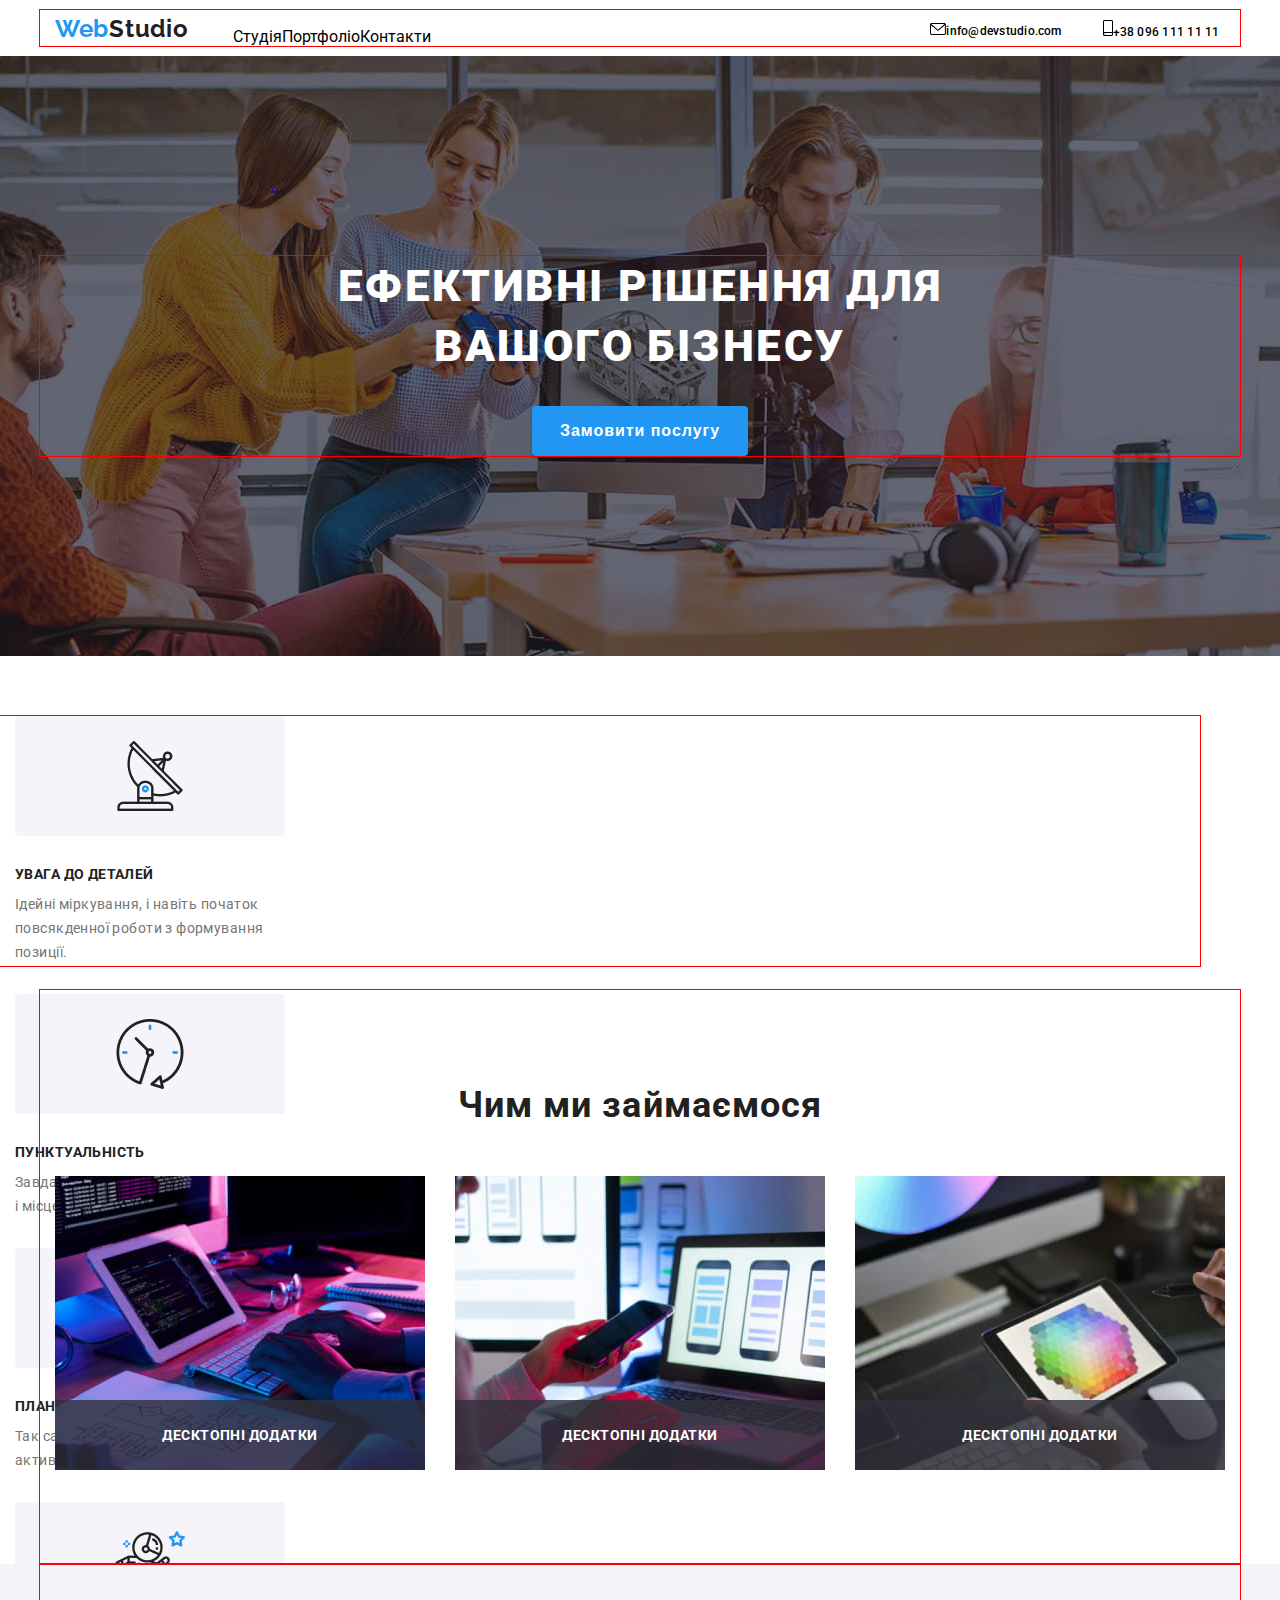
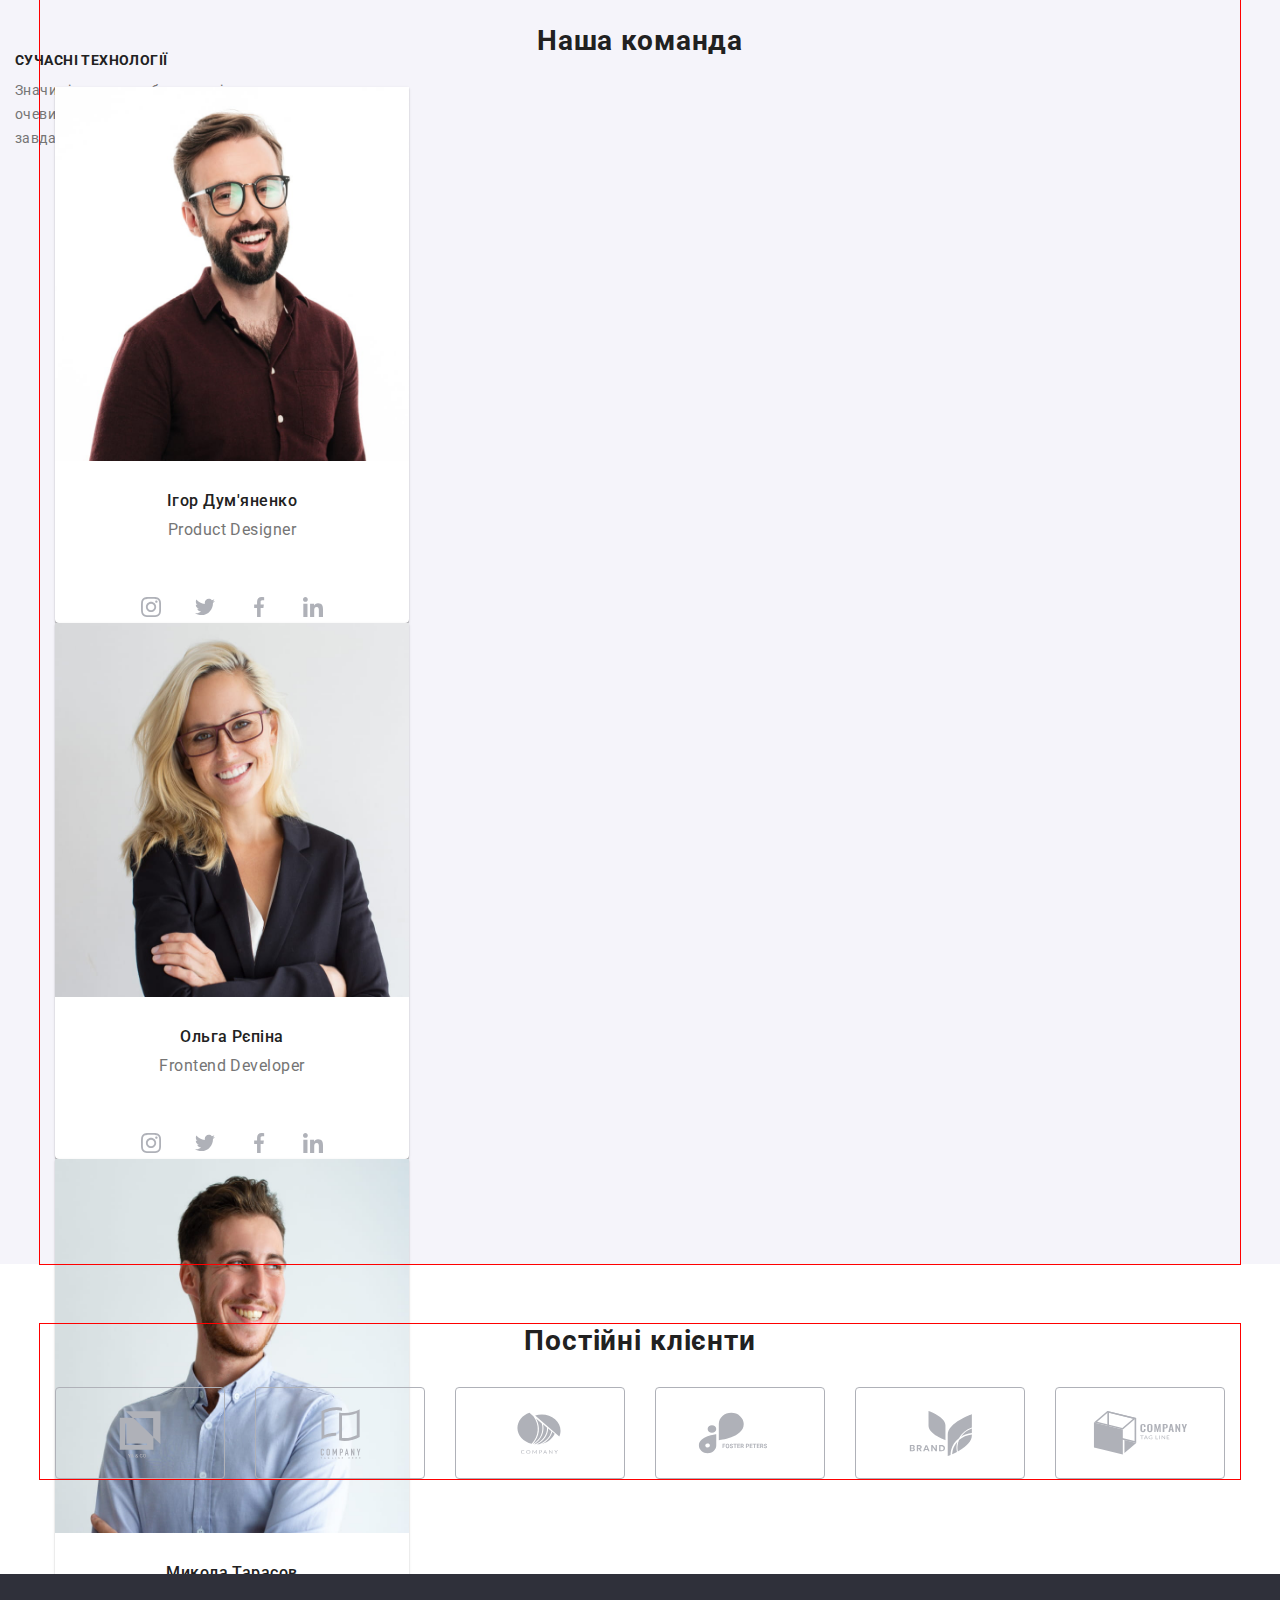
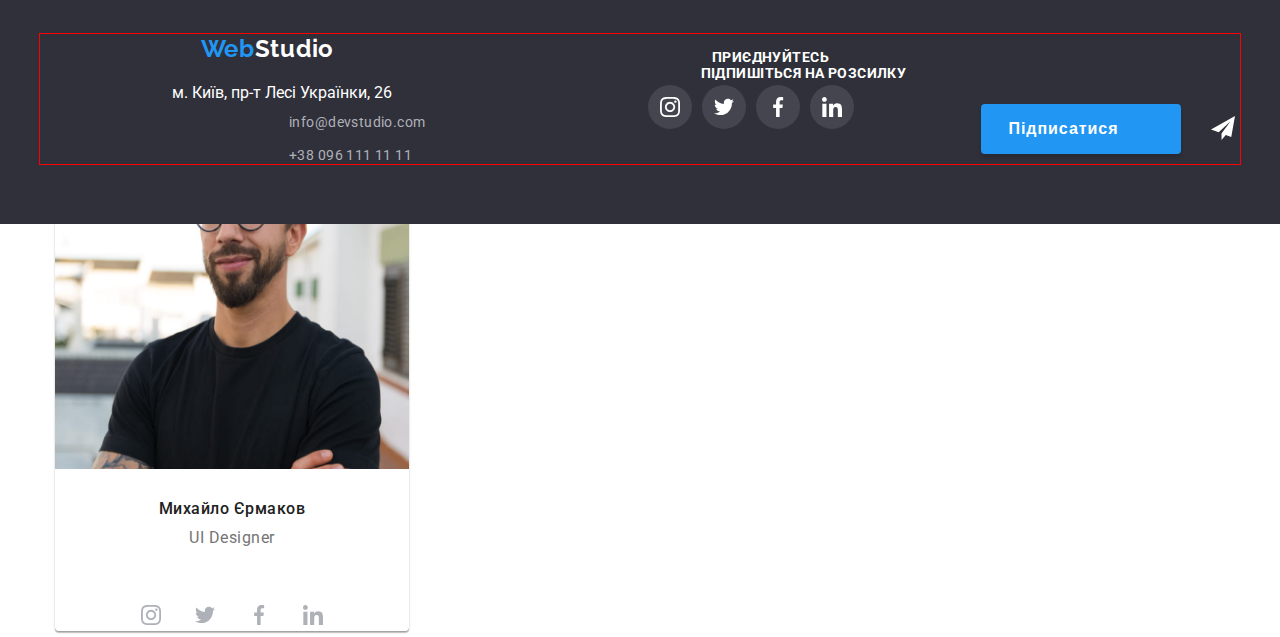
==== commit 1cccbb20: "mobile passed" ====
--- a/index.html
+++ b/index.html
@@ -323,7 +323,7 @@
                             class="footer__logo-colored">Studio</span></a>
                     <ul class="footer__list">
                         <li class="footer__item">
-                            <a class="footer__link">м. Київ, пр-т Лесі Українки, 26</a>
+                            <a class="footer__link-adrees">м. Київ, пр-т Лесі Українки, 26</a>
                         </li>
                         <li class="footer__item"><a class="footer__link" href="mailto:">info@devstudio.com</a></li>
                         <li class="footer__item"><a class="footer__link" href="tel:+380961111111">+38 096 111 11 11</a>
--- a/css/main.min.css
+++ b/css/main.min.css
@@ -1 +1 @@
-.project__text,.works__text{color:#757575;font-size:14px;font-weight:400}.footer__link-subtitle,.photos__subtitle{color:#fff;font-size:14px;font-weight:700}.client__title,.photos__title,.team__title{color:#212121;text-align:center;font-size:36px;font-weight:700;letter-spacing:1.08px;margin-top:94px}.nav__button,.project__subtitle{color:#212121;font-size:16px}.nav,.modal__button-close,.client__list,.team__icons-link,.team__icons,.hero{display:flex;align-items:center;justify-content:center}*,*::after,*::before{margin:0;padding:0;border:none;box-sizing:border-box}h1,h2,h3,h4,h5,h6,p{margin:0}p:last-child{margin-bottom:0}ul{margin:0;padding:0;list-style:none}a{color:currentColor;text-decoration:none}button{cursor:pointer}img{display:block;max-width:100%;height:auto}body{font-family:"Roboto",sans-serif}.container{width:100%;margin:0 auto;padding:0 15px;outline:1px solid red}.section{margin-bottom:94px}@media screen and (min-width: 480px){.container{width:480px}}@media screen and (min-width: 768px){.container{width:768px}}@media screen and (min-width: 1200px){.container{width:1200px}}.header{padding-top:10px;padding-bottom:10px}.header .container{display:flex;align-items:center;justify-content:space-between}.header__logo{color:#2196f3;font-family:"Raleway";font-size:24px;font-weight:700;letter-spacing:.72px}.header__logo--colored{color:#212121}.header__nav-list{display:none}.header__contact-list{display:none}@media screen and (min-width: 768px){.header{justify-content:center}.header__nav{display:flex;margin-left:-200px}.header__nav-list{display:flex;margin-top:17px}.header__contact-list{display:flex;flex-direction:column;margin-left:69px;gap:10px}.header__contact-link{font-size:12px;font-weight:500;letter-spacing:.24px}}@media screen and (min-width: 1200px){.header{justify-content:center}.header__nav{display:flex;margin-left:-150px}.header__nav-list{display:flex;margin-top:17px;margin-right:230px}.header__contact{display:flex;justify-content:center;align-items:center}.header__contact-list{width:300px;height:16px;text-align:center;flex-wrap:wrap;margin-left:69px;gap:30px}.header__contact-link{margin-top:20px;font-size:12px;font-weight:500;letter-spacing:.24px}.header #number{margin-top:27px}}.hero{background-image:linear-gradient(to right, rgba(47, 48, 58, 0.4), rgba(47, 48, 58, 0.4)),url(../images/hero/img.jpg);height:400px;background-repeat:no-repeat;background-position:center;background-size:cover}.hero__title{color:#fff;text-align:center;font-size:26px;font-weight:900;line-height:161%;letter-spacing:1.56px;text-transform:uppercase;width:360px;margin:0 auto}.hero__btn{color:#fff;text-align:center;font-size:16px;font-weight:700;line-height:187.5%;letter-spacing:.96px;border-radius:4px;background:#2196f3;box-shadow:0px 2px 2px 0px rgba(0,0,0,.12),0px 1px 2px 0px rgba(0,0,0,.08),0px 3px 1px 0px rgba(0,0,0,.1);width:200px;height:50px;display:block;margin:0 auto;margin-top:30px}@media screen and (min-width: 768px){.hero{height:400px}.hero__title{font-size:26px;line-height:42px;letter-spacing:1.56px;width:360px}.hero__btn{display:block;width:200px;margin-top:30px}}@media screen and (min-width: 1200px){.hero{height:600px}.hero__title{font-size:44px;line-height:60px;letter-spacing:2.46px;width:696px}.hero__btn{display:block;width:216px;height:50px;color:#fff}}.works__list{display:flex;gap:30px}.works__item::before{content:"";display:block;border-radius:4px;background-color:#f5f4fa;width:270px;height:120px}.works__item:nth-child(1)::before{background-image:url(../images/works/antenna.png);background-repeat:no-repeat;background-position:center}.works__item:nth-child(2)::before{background-image:url(../images/works/clock.png);background-repeat:no-repeat;background-position:center}.works__item:nth-child(3)::before{background-image:url(../images/works/diagram.png);background-repeat:no-repeat;background-position:center}.works__item:nth-child(4)::before{background-image:url(../images/works/astronaut.png);background-repeat:no-repeat;background-position:center}.works__subtitle{color:#212121;font-size:14px;font-weight:700;letter-spacing:.42px;text-transform:uppercase;margin-bottom:10px;margin-top:30px}.works__text{line-height:171.429%;letter-spacing:.42px}@media screen and (min-width: 480px){.works{margin-top:auto}.works__list{flex-direction:column}.works__item::before{content:"";width:450px;height:120px}.works__item:nth-child(1)::before{background-image:url(../images/works/antenna.png);background-repeat:no-repeat;background-position:center}.works__item:nth-child(2)::before{background-image:url(../images/works/clock.png);background-repeat:no-repeat;background-position:center}.works__item:nth-child(3)::before{background-image:url(../images/works/diagram.png);background-repeat:no-repeat;background-position:center}.works__item:nth-child(4)::before{background-image:url(../images/works/astronaut.png);background-repeat:no-repeat;background-position:center}.works__subtitle{text-align:center}}@media screen and (min-width: 768px){.works{height:490px;width:752px;margin-top:-34px}.works__list{flex-wrap:wrap;height:478px;width:750px}.works__item::before{content:"";width:354px;height:120px}.works__item:nth-child(1)::before{background-image:url(../images/works/antenna.png);background-repeat:no-repeat;background-position:center}.works__item:nth-child(2)::before{background-image:url(../images/works/clock.png);background-repeat:no-repeat;background-position:center}.works__item:nth-child(3)::before{background-image:url(../images/works/diagram.png);background-repeat:no-repeat;background-position:center}.works__item:nth-child(4)::before{background-image:url(../images/works/astronaut.png);background-repeat:no-repeat;background-position:center}.works__subtitle{text-align:start}.works__text{width:354px}}@media screen and (min-width: 1200px){.works{height:250px;width:752px;margin-top:-34px}.works__list{height:250px;flex-wrap:wrap;width:750px}.works__item::before{content:"";width:270px;height:120px}.works__item:nth-child(1)::before{background-image:url(../images/works/antenna.png);background-repeat:no-repeat;background-position:center}.works__item:nth-child(2)::before{background-image:url(../images/works/clock.png);background-repeat:no-repeat;background-position:center}.works__item:nth-child(3)::before{background-image:url(../images/works/diagram.png);background-repeat:no-repeat;background-position:center}.works__item:nth-child(4)::before{background-image:url(../images/works/astronaut.png);background-repeat:no-repeat;background-position:center}.works__subtitle{text-align:start}.works__text{width:270px}}.team{display:flex;background-color:#f5f4fa}.team__list{display:flex;gap:30px}.team__item{border-radius:0px 0px 4px 4px;background:#fff;margin-bottom:94px;margin-top:50px;box-shadow:0px 2px 1px 0px rgba(0,0,0,.2),0px 1px 1px 0px rgba(0,0,0,.14),0px 1px 3px 0px rgba(0,0,0,.12)}.team__item__content{padding:30px 32px}.team__subtitle{color:#212121;text-align:center;font-size:16px;font-weight:500;letter-spacing:.48px;margin-bottom:10px}.team__text{color:#757575;text-align:center;font-size:16px;font-weight:400;letter-spacing:.48px}.team__img{width:270px;height:260px}.team__icons{gap:10px;margin-bottom:42px}.team__icons-link{width:44px;height:44px;border-radius:50%;fill:#afb1b8;transition:background-color,fill 250ms cubic-bezier(0.4, 0, 0.2, 1)}.team__icons-link:hover,.team__icons-link:focus{background-color:#2196f3;fill:#fff}.team .sociale__icons{width:20px;height:20px}@media screen and (min-width: 480px){.team{height:2761px;flex-direction:column}.team__title{font-size:28px;letter-spacing:.84px;margin-top:60px;margin-bottom:30px}.team__list{flex-direction:column;gap:30px}.team__item{width:450px;height:622px;padding-bottom:60px;margin:0}.team__subtitle{margin-bottom:10px;margin-top:-5px}.team__text{color:#757575;text-align:center;font-size:16px;font-weight:400;letter-spacing:.48px}.team__img{width:450px;height:460px}.team__icons{gap:10px;margin-bottom:42px;margin-top:-15px}.team__icons-link{width:44px;height:44px;border-radius:50%;fill:#afb1b8;transition:background-color,fill 250ms cubic-bezier(0.4, 0, 0.2, 1)}.team__icons-link:hover,.team__icons-link:focus{background-color:#2196f3;fill:#fff}.team .sociale__icons{width:20px;height:20px}}@media screen and (min-width: 768px){.team{height:1300px}.team__title{font-size:28px;letter-spacing:.84px;margin-top:60px;margin-bottom:30px}.team__list{flex-wrap:wrap;width:740px;height:1102px}.team__item{width:354px;height:536px;padding-bottom:60px;margin:0}.team__subtitle{margin-bottom:10px;margin-top:auto}.team__img{width:354px;height:374px}.team__icons{gap:10px;margin-bottom:42px;margin-top:16px}.team__icons-link{width:44px;height:44px;border-radius:50%;fill:#afb1b8;transition:background-color,fill 250ms cubic-bezier(0.4, 0, 0.2, 1)}.team__icons-link:hover,.team__icons-link:focus{background-color:#2196f3;fill:#fff}.team .sociale__icons{width:20px;height:20px}}@media screen and (min-width: 768px){.team{height:1300px}.team__title{font-size:28px;letter-spacing:.84px;margin-top:60px;margin-bottom:30px}.team__list{flex-wrap:wrap;width:740px;height:1102px}.team__item{width:354px;height:536px;padding-bottom:60px;margin:0}.team__subtitle{margin-bottom:10px;margin-top:-5px}.team__img{width:354px;height:374px}.team__icons{gap:10px;margin-bottom:42px;margin-top:-15px}.team__icons-link{width:44px;height:44px;border-radius:50%;fill:#afb1b8;transition:background-color,fill 250ms cubic-bezier(0.4, 0, 0.2, 1)}.team__icons-link:hover,.team__icons-link:focus{background-color:#2196f3;fill:#fff}.team .sociale__icons{width:20px;height:20px}}@media screen and (min-width: 1200px){.team{height:708px}.team__title{font-size:28px;letter-spacing:.84px;margin-top:94px;margin-bottom:50px}.team__list{flex-wrap:wrap;width:1170px;height:428px}.team__item{width:270px;height:428px;padding-bottom:60px;margin:0}.team__subtitle{margin-bottom:10px;margin-top:-5px}.team__img{width:270px;height:260px}.team__icons{gap:10px;margin-bottom:42px;margin-top:-15px}.team__icons-link{width:44px;height:44px;border-radius:50%;fill:#afb1b8;transition:background-color,fill 250ms cubic-bezier(0.4, 0, 0.2, 1)}.team__icons-link:hover,.team__icons-link:focus{background-color:#2196f3;fill:#fff}.team .sociale__icons{width:20px;height:20px}}.photos .container{width:1200px}.photos__list{display:flex;justify-content:space-between;margin-top:50px;gap:30px}.photos__item{position:relative}.photos__subtitle{position:absolute;bottom:94px;background-color:rgba(47,48,58,.8);width:100%;height:70px;text-align:center;letter-spacing:.42px;text-transform:uppercase;padding:27px 107px}.photos__img{width:370px;height:294px;flex-shrink:0;margin-bottom:94px}@media screen and (min-width: 480px){.photos{display:none}}@media screen and (min-width: 768px){.photos{display:none}}@media screen and (min-width: 1200px){.photos{display:flex;margin-top:-70px}}.client{height:298px;background:#fff}.client__title{margin-bottom:50px}.client__list{gap:30px;color:#2196f3}.client__item{align-items:center;justify-content:center;text-align:center;width:170px;height:92px;border-radius:4px;border:1px solid #afb1b8;fill:#afb1b8;transition:border-color,fill 250ms cubic-bezier(0.4, 0, 0.2, 1)}.client__item:hover{border-color:#2196f3;fill:currentColor}.client__icons{width:106px;height:60px;align-items:center;justify-content:center;text-align:center;margin:16px 32px}@media screen and (min-width: 480px){.client{height:500px}.client__title{font-size:28px;font-weight:700;letter-spacing:.84px;margin-bottom:50px;margin-top:60px}.client__list{justify-content:center;flex-wrap:wrap}}@media screen and (min-width: 768px){.client{height:350px}.client__title{font-size:28px;font-weight:700;letter-spacing:.84px;margin-bottom:30px;margin-top:60px}.client__list{justify-content:center;flex-wrap:wrap}}@media screen and (min-width: 1200px){.client{height:250px}.client__title{font-size:28px;font-weight:700;letter-spacing:.84px;margin-bottom:30px;margin-top:60px}.client__list{justify-content:center;flex-wrap:wrap}}.footer{padding-top:60px;padding-bottom:60px;background:#2f303a;text-align:center}.footer__logo-colored{color:#fff}.footer__list{margin-top:20px}.footer__item:not(:last-child){margin-bottom:9px}.footer__link{color:#afb1b8;font-size:14px;font-weight:400;line-height:171.429%;letter-spacing:.42px}.footer__div-link{display:flex;flex-wrap:wrap;flex-direction:column;margin-top:15px;margin-left:70px}.footer__icons .team__icons-link{transition:background-color 250ms cubic-bezier(0.4, 0, 0.2, 1);background-color:rgba(255,255,255,.1)}.footer__icons .team__icons-link:hover{background-color:#2196f3}.footer__icons{display:flex;align-items:center;gap:10px;margin-top:20px}.footer__link-subtitle{letter-spacing:.42px;text-transform:uppercase}.footer .social__icons{width:20px;height:20px;fill:#fff}.footer__link{display:flex}.footer__modal{margin-left:93px;margin-top:15px}.footer__label-title{color:#fff;font-size:14px;font-weight:700;letter-spacing:.42px;text-transform:uppercase;margin-bottom:20px}.footer__form{position:relative}.footer__label{width:358px;height:50px}.footer__input{width:358px;height:50px;border-radius:4px;border:1px solid #afb1b8;background-color:rgba(0,0,0,0);padding-left:16px}.footer__form-button{width:200px;height:50px;flex-shrink:0;border-radius:4px;background:#2196f3;box-shadow:0px 4px 4px 0px rgba(0,0,0,.15);color:#fff;text-align:center;font-size:16px;font-weight:700;line-height:30px;letter-spacing:.96px;padding-right:35px;margin-left:12px}.footer__form-svg{position:absolute;width:24px;height:24px;right:30px;top:13px}@media screen and (min-width: 768px){.footer{height:463px;position:relative}.footer__div-logo{position:absolute;text-align:center;margin-left:-76px}.footer__logo{margin-left:130px}.footer__list{margin-left:160px}.footer__adress{margin-left:-30px}.footer__div-link{position:absolute;right:89px;top:15px;margin-top:60px}.footer__link-subtitle{margin-left:100px}.footer__icons{margin-left:60px}.footer__modal{width:450px;position:absolute;bottom:60px;margin-left:240px}.footer__label-title{width:207px}.footer__form{position:relative;flex-wrap:wrap}.footer__label-title{margin-bottom:20px;margin-left:37px;margin-top:60px}.footer__input{width:450px;height:50px;border-radius:4px;padding-left:16px;margin-left:-90px}.footer__form-button{margin-top:20px;margin-left:40px}.footer__form-svg{position:absolute;right:240px;top:82px}}@media screen and (min-width: 1200px){.footer{display:flex;height:250px;position:relative}.footer__div-logo{position:absolute;text-align:center;margin-left:-76px}.footer__logo{margin-left:130px}.footer__list{margin-left:160px}.footer__div-link{position:absolute;left:250px;top:15px;margin-top:60px}.footer__link-subtitle{margin-left:100px}.footer__icons{margin-left:60px}.footer__modal{width:570px;height:90px;position:absolute;top:0;right:-80px}.footer__form{position:relative;flex-wrap:wrap}.footer__label-title{margin-bottom:3px;margin-left:-90px;margin-top:60px}.footer__input{width:350px;height:50px;border-radius:4px;padding-left:16px;margin-left:-90px}.footer__form-button{width:200px;margin-top:20px;margin-left:12px}.footer__form-svg{position:absolute;right:125px;top:32px}}.backdrop{position:fixed;top:0;left:0;width:100%;height:100%;background-color:rgba(0,0,0,.5);opacity:1}.backdrop.is-hidden{opacity:0;pointer-events:none;visibility:hidden}.modal{position:absolute;top:50%;left:50%;transform:translate(-50%, -50%) scale(1);transition:transform 250ms cubic-bezier(0.4, 0, 0.2, 1);width:528px;height:581px;border-radius:4px;padding:40px;background:#fff;box-shadow:0px 1px 3px 0px rgba(0,0,0,.12),0px 1px 1px 0px rgba(0,0,0,.14),0px 2px 1px 0px rgba(0,0,0,.2)}.modal__button-close{position:absolute;right:8px;top:8px;width:30px;height:30px;border:1px solid rgba(0,0,0,.1);border-radius:50%;background-color:#fff}.modal__button-close__svg{width:18px;height:18px}.modal__button-close:hover .button__svg{fill:#2196f3}.modal__title{color:#212121;text-align:center;font-size:20px;font-weight:700;letter-spacing:.6px;margin-bottom:12px}.modal__form{display:flex;flex-direction:column;gap:10px}.modal .form__label{color:#757575;font-size:12px;font-weight:400;letter-spacing:.12px}.modal .label__thumb{position:relative;padding-top:4px}.modal .form__input{width:100%;border-radius:4px;border:1px solid rgba(33,33,33,.2);padding-left:42px;padding-top:11px;padding-bottom:11px}.modal .form__input:focus{border-color:#2196f3;outline:none}.modal .form__input:focus+.label__svg{fill:#2196f3}.modal .label__svg{position:absolute;width:18px;height:18px;left:12px;top:11px}.modal .label__svg:hover .label__svg:focus{fill:currentColor}.modal .label__four{width:448px;height:120px;display:flex;flex-direction:column;color:#757575;font-size:12px;font-weight:400;letter-spacing:.12px;margin-bottom:20px}.modal .text__label{border-radius:4px;border:1px solid rgba(33,33,33,.2);color:#afb1b8;font-size:12px;font-weight:400;letter-spacing:.12px;padding-top:12px;padding-left:16px;margin-top:4px;resize:none}.modal .checkbox__input{display:flex;flex-direction:row-reverse;width:16px;height:15px;margin-top:-7px}.modal .checkbox__title{color:#757575;font-size:14px;font-weight:400;line-height:24px;letter-spacing:.42px;margin-left:2px;margin-right:30px;margin-top:-10px;margin-bottom:30px}.modal .checkbox__link{flex-direction:row;color:#2196f3;font-size:14px;font-weight:400;line-height:24px;letter-spacing:.42px;text-decoration-line:underline}.modal .checkbox__thumb{display:flex;height:14px;width:390px;fill:#212121;margin-top:3px;gap:8px}.modal .form__btn{display:block;color:#fff;text-align:center;font-size:16px;font-weight:700;line-height:30px;letter-spacing:.96px;width:200px;height:50px;flex-shrink:0;border-radius:4px;background:#2196f3;box-shadow:0px 4px 4px 0px rgba(0,0,0,.15);margin:0 auto}@media screen and (min-width: 480px){.modal{width:450px;height:609px}.modal .label__four{width:370px;height:120px}.modal .checkbox__title{width:346px;height:14px;font-size:12px;letter-spacing:.36px}.modal .checkbox__link{flex-direction:none;font-size:12px;letter-spacing:.36px}.modal .checkbox__thumb{fill:#212121;margin-top:3px}.modal .form__btn{margin-top:31px;margin-bottom:40px}}@media screen and (min-width: 1200px){.modal{width:528px;height:581px}.modal .label__four{width:448px}.modal .checkbox__thumb{display:flex;margin-left:40px}.modal .checkbox__title{height:24px;font-size:14px;letter-spacing:.36px}.modal .checkbox__link{height:24px;flex-direction:none;font-size:14px;letter-spacing:.42px}.modal .checkbox__thumb{fill:#212121;margin-top:3px}.modal .form__btn{margin-top:31px;margin-bottom:40px}}input[type=checkbox],label{display:none}@media screen and (max-width: 768px){nav{order:1}label{display:block;height:30px;width:30px;margin-left:auto;position:relative}label:hover{cursor:pointer}label span{top:15px}label span,label span::before,label span::after{content:"";display:block;width:25px;height:2px;background:#333;position:absolute;z-index:5;right:0;transition:.3s}label span::before{top:-8px}label span::after{top:8px}.header__nav-list{display:none}input[type=checkbox]:checked~.header__nav-list{display:flex;flex-direction:column}input[type=checkbox]:checked~label span{transform:rotate(-45deg)}input[type=checkbox]:checked~label span::before{top:0;transform:rotate(0)}input[type=checkbox]:checked~label span::after{top:0;transform:rotate(90deg)}.header__nav-list{position:absolute;top:0;left:0;width:100%;height:100vh;padding:48px 40px;background:#fff;box-shadow:0 12px 8px #ececec}.header__nav-list li{margin:15px 0}}.project__list{display:flex;align-self:center;flex-wrap:wrap;margin:20px 24px}.project__item{margin-left:30px;margin-top:30px;flex-basis:calc((100% - 90px)/3);border:1px solid #fff}.project__item:hover{box-shadow:1px 4px 6px 0px rgba(0,0,0,.16),0px 4px 4px 0px rgba(0,0,0,.06),0px 1px 1px 0px rgba(0,0,0,.12)}.project__subtitle{font-weight:700;line-height:36px;letter-spacing:1.08px;padding-left:20px;padding-top:15px}.project__text{line-height:30px;letter-spacing:.48px;padding-left:20px;padding-top:5px;padding-bottom:10px}.project .div__projects{position:relative;overflow:hidden}.project .div__projects:hover .overlay{transform:translateY(0)}.project .overlay{position:absolute;bottom:0;width:100%;height:100%;background:#2196f3;transform:translateY(100%);transition:transform 250ms cubic-bezier(0.4, 0, 0.2, 1)}.project .overlay__text{width:322px;color:#fff;font-size:18px;font-weight:400;line-height:28px;letter-spacing:.54px;margin:63px 24px}@media screen and (min-width: 480px){.project__list{flex-direction:column;align-self:center;flex-wrap:wrap;margin:20px 24px}.project__item{width:450px;height:404px;margin-left:-25px}.project__img{width:450px;height:px;background-size:cover}.project__subtitle{font-size:18px;padding-left:24px;padding-top:20px}.project__text{font-size:16px;padding-left:24px;padding-top:2px;padding-bottom:20px}.project .div__projects{position:relative;overflow:hidden}.project .div__projects:hover .overlay{transform:translateY(0)}.project .overlay{position:absolute;bottom:0;width:100%;height:100%;background:#2196f3;transform:translateY(100%);transition:transform 250ms cubic-bezier(0.4, 0, 0.2, 1)}.project .overlay__text{width:322px;color:#fff;font-size:18px;font-weight:400;line-height:28px;letter-spacing:.54px;margin:63px 24px}}.nav{margin-top:94px;margin-bottom:20px}.nav__list{display:flex;justify-content:center;gap:8px}.nav__button{text-align:center;font-weight:500;line-height:26px;letter-spacing:.48px;border-radius:4px;padding:6px 22px;background-color:#f5f4fa;transition:background-color,color 250ms cubic-bezier(0.4, 0, 0.2, 1)}.nav__button:hover{color:#fff;background:#2196f3;box-shadow:0px 2px 2px 0px rgba(0,0,0,.12),0px 1px 2px 0px rgba(0,0,0,.08),0px 3px 1px 0px rgba(0,0,0,.1)}@media screen and (min-width: 480px){.nav{margin-top:60px}.nav__list{justify-content:flex-start;flex-wrap:wrap;width:400px;height:91px}}/*# sourceMappingURL=main.min.css.map */+.project__text,.works__text{color:#757575;font-size:14px;font-weight:400}.footer__link-subtitle,.photos__subtitle{color:#fff;font-size:14px;font-weight:700}.client__title,.photos__title{color:#212121;text-align:center;font-size:36px;font-weight:700;letter-spacing:1.08px;margin-top:94px}.nav__button,.project__subtitle{color:#212121;font-size:16px}.nav,.modal__button-close,.client__list,.team__icons-link,.hero{display:flex;align-items:center;justify-content:center}*,*::after,*::before{margin:0;padding:0;border:none;box-sizing:border-box}h1,h2,h3,h4,h5,h6,p{margin:0}p:last-child{margin-bottom:0}ul{margin:0;padding:0;list-style:none}a{color:currentColor;text-decoration:none}button{cursor:pointer}img{display:block;max-width:100%;height:auto}body{font-family:"Roboto",sans-serif}.container{width:100%;margin:0 auto;padding:0 15px;outline:1px solid red}.section{margin-bottom:94px}@media screen and (min-width: 480px){.container{width:480px}}@media screen and (min-width: 768px){.container{width:768px}}@media screen and (min-width: 1200px){.container{width:1200px}}.header{padding-top:10px;padding-bottom:10px}.header .container{display:flex;align-items:center;justify-content:space-between}.header__logo{color:#2196f3;font-family:"Raleway";font-size:24px;font-weight:700;letter-spacing:.72px}.header__logo--colored{color:#212121}.header__nav-list{display:none}.header__contact-list{display:none}@media screen and (min-width: 768px){.header{justify-content:center}.header__nav{display:flex;margin-left:-200px}.header__nav-list{display:flex;margin-top:17px}.header__contact-list{display:flex;flex-direction:column;margin-left:69px;gap:10px}.header__contact-link{font-size:12px;font-weight:500;letter-spacing:.24px}}@media screen and (min-width: 1200px){.header{justify-content:center}.header__nav{display:flex;margin-left:-150px}.header__nav-list{display:flex;margin-top:17px;margin-right:230px}.header__contact{display:flex;justify-content:center;align-items:center}.header__contact-list{width:300px;height:16px;text-align:center;flex-wrap:wrap;margin-left:69px;gap:30px}.header__contact-link{margin-top:20px;font-size:12px;font-weight:500;letter-spacing:.24px}.header #number{margin-top:27px}}.hero{background-image:linear-gradient(to right, rgba(47, 48, 58, 0.4), rgba(47, 48, 58, 0.4)),url(../images/hero/img.jpg);height:400px;background-repeat:no-repeat;background-position:center;background-size:cover}.hero__title{color:#fff;text-align:center;font-size:26px;font-weight:900;line-height:161%;letter-spacing:1.56px;text-transform:uppercase;width:360px;margin:0 auto}.hero__btn{color:#fff;text-align:center;font-size:16px;font-weight:700;line-height:187.5%;letter-spacing:.96px;border-radius:4px;background:#2196f3;box-shadow:0px 2px 2px 0px rgba(0,0,0,.12),0px 1px 2px 0px rgba(0,0,0,.08),0px 3px 1px 0px rgba(0,0,0,.1);width:200px;height:50px;display:block;margin:0 auto;margin-top:30px}@media screen and (min-width: 768px){.hero{height:400px}.hero__title{font-size:26px;line-height:42px;letter-spacing:1.56px;width:360px}.hero__btn{display:block;width:200px;margin-top:30px}}@media screen and (min-width: 1200px){.hero{height:600px}.hero__title{font-size:44px;line-height:60px;letter-spacing:2.46px;width:696px}.hero__btn{display:block;width:216px;height:50px;color:#fff}}.works__list{flex-wrap:wrap}.works__item::before{content:"";display:block;border-radius:4px;background-color:#f5f4fa;width:450px;height:120px;margin-top:30px}.works__item:nth-child(1)::before{background-image:url(../images/works/antenna.png);background-repeat:no-repeat;background-position:center}.works__item:nth-child(2)::before{background-image:url(../images/works/clock.png);background-repeat:no-repeat;background-position:center}.works__item:nth-child(3)::before{background-image:url(../images/works/diagram.png);background-repeat:no-repeat;background-position:center}.works__item:nth-child(4)::before{background-image:url(../images/works/astronaut.png);background-repeat:no-repeat;background-position:center}.works__subtitle{color:#212121;text-align:center;font-size:14px;font-weight:700;letter-spacing:.42px;text-transform:uppercase;margin-bottom:10px;margin-top:30px}.works__text{line-height:24px;letter-spacing:.42px}@media screen and (min-width: 768px){.works{height:490px;width:752px;margin-top:-34px}.works__list{flex-wrap:wrap;height:478px;width:750px}.works__item::before{content:"";width:354px;height:120px}.works__item:nth-child(1)::before{background-image:url(../images/works/antenna.png);background-repeat:no-repeat;background-position:center}.works__item:nth-child(2)::before{background-image:url(../images/works/clock.png);background-repeat:no-repeat;background-position:center}.works__item:nth-child(3)::before{background-image:url(../images/works/diagram.png);background-repeat:no-repeat;background-position:center}.works__item:nth-child(4)::before{background-image:url(../images/works/astronaut.png);background-repeat:no-repeat;background-position:center}.works__subtitle{text-align:start}.works__text{width:354px}}@media screen and (min-width: 1200px){.works{height:250px;width:752px;margin-top:-34px}.works__list{height:250px;flex-wrap:wrap;width:750px}.works__item::before{content:"";width:270px;height:120px}.works__item:nth-child(1)::before{background-image:url(../images/works/antenna.png);background-repeat:no-repeat;background-position:center}.works__item:nth-child(2)::before{background-image:url(../images/works/clock.png);background-repeat:no-repeat;background-position:center}.works__item:nth-child(3)::before{background-image:url(../images/works/diagram.png);background-repeat:no-repeat;background-position:center}.works__item:nth-child(4)::before{background-image:url(../images/works/astronaut.png);background-repeat:no-repeat;background-position:center}.works__subtitle{text-align:start}.works__text{width:270px}}.team{display:flex;background-color:#f5f4fa}.team__title{color:#212121;text-align:center;font-size:28px;font-weight:700;letter-spacing:.84px;margin-top:60px;margin-bottom:30px}.team__list{flex-wrap:wrap;gap:30px;margin-bottom:50px}.team__item{width:450px;height:630px;border-radius:0px 0px 4px 4px;background:#fff;margin-top:20px;box-shadow:0px 2px 1px 0px rgba(0,0,0,.2),0px 1px 1px 0px rgba(0,0,0,.14),0px 1px 3px 0px rgba(0,0,0,.12)}.team__item__content{padding:30px 32px}.team__subtitle{color:#212121;text-align:center;font-size:16px;font-weight:500;letter-spacing:.48px;margin-bottom:10px}.team__text{color:#757575;text-align:center;font-size:16px;font-weight:400;letter-spacing:.48px;margin-top:10px}.team__img{width:450px;height:460px}.team__icons{display:flex;justify-content:center;gap:10px;margin-bottom:auto;margin-top:auto}.team__icons-link{width:44px;height:44px;border-radius:50%;fill:#afb1b8;transition:background-color,fill 250ms cubic-bezier(0.4, 0, 0.2, 1)}.team__icons-link:hover,.team__icons-link:focus{background-color:#2196f3;fill:#fff}.team .sociale__icons{width:20px;height:20px}@media screen and (min-width: 768px){.team{height:1300px}.team__title{font-size:28px;letter-spacing:.84px;margin-top:60px;margin-bottom:30px}.team__list{flex-wrap:wrap;width:740px;height:1102px}.team__item{width:354px;height:536px;padding-bottom:60px;margin:0}.team__subtitle{margin-bottom:10px;margin-top:auto}.team__img{width:354px;height:374px}.team__icons{gap:10px;margin-bottom:42px;margin-top:16px}.team__icons-link{width:44px;height:44px;border-radius:50%;fill:#afb1b8;transition:background-color,fill 250ms cubic-bezier(0.4, 0, 0.2, 1)}.team__icons-link:hover,.team__icons-link:focus{background-color:#2196f3;fill:#fff}.team .sociale__icons{width:20px;height:20px}}.photos .container{width:1200px}.photos__list{display:flex;justify-content:space-between;margin-top:50px;gap:30px}.photos__item{position:relative}.photos__subtitle{position:absolute;bottom:94px;background-color:rgba(47,48,58,.8);width:100%;height:70px;text-align:center;letter-spacing:.42px;text-transform:uppercase;padding:27px 107px}.photos__img{width:370px;height:294px;flex-shrink:0;margin-bottom:94px}@media screen and (min-width: 480px){.photos{display:none}}@media screen and (min-width: 768px){.photos{display:none}}@media screen and (min-width: 1200px){.photos{display:flex;margin-top:-70px}}.client{height:298px;background:#fff}.client__title{margin-bottom:50px}.client__list{gap:30px;color:#2196f3}.client__item{align-items:center;justify-content:center;text-align:center;width:170px;height:92px;border-radius:4px;border:1px solid #afb1b8;fill:#afb1b8;transition:border-color,fill 250ms cubic-bezier(0.4, 0, 0.2, 1)}.client__item:hover{border-color:#2196f3;fill:currentColor}.client__icons{width:106px;height:60px;align-items:center;justify-content:center;text-align:center;margin:16px 32px}@media screen and (min-width: 480px){.client{height:500px}.client__title{font-size:28px;font-weight:700;letter-spacing:.84px;margin-bottom:50px;margin-top:60px}.client__list{justify-content:center;flex-wrap:wrap}}@media screen and (min-width: 768px){.client{height:350px}.client__title{font-size:28px;font-weight:700;letter-spacing:.84px;margin-bottom:30px;margin-top:60px}.client__list{justify-content:center;flex-wrap:wrap}}@media screen and (min-width: 1200px){.client{height:250px}.client__title{font-size:28px;font-weight:700;letter-spacing:.84px;margin-bottom:30px;margin-top:60px}.client__list{justify-content:center;flex-wrap:wrap}}.footer{padding-top:60px;padding-bottom:60px;background:#2f303a;text-align:center}.footer__logo-colored{color:#fff}.footer__list{margin-top:20px}.footer__item:not(:last-child){margin-bottom:9px}.footer__link{color:#afb1b8;text-align:center;font-size:14px;font-weight:400;line-height:171.429%;letter-spacing:.42px;margin-left:150px}.footer__link-adrees{color:#fff}.footer__div-link{display:flex;align-items:center;flex-wrap:wrap;flex-direction:column;margin-top:60px}.footer__icons .team__icons-link{transition:background-color 250ms cubic-bezier(0.4, 0, 0.2, 1);background-color:rgba(255,255,255,.1)}.footer__icons .team__icons-link:hover{background-color:#2196f3}.footer__icons{display:flex;align-items:center;gap:10px;margin-top:20px}.footer__link-subtitle{letter-spacing:.42px;text-transform:uppercase}.footer .social__icons{width:20px;height:20px;fill:#fff}.footer__link{display:flex}.footer__modal{display:flex;flex-direction:column;justify-content:center;margin-top:60px}.footer__label-title{color:#fff;font-size:14px;font-weight:700;letter-spacing:.42px;text-transform:uppercase;margin-bottom:20px}.footer__form{position:relative}.footer__label{width:358px;height:50px;margin:auto}.footer__input{width:358px;height:50px;border-radius:4px;border:1px solid #afb1b8;background-color:rgba(0,0,0,0);padding-left:16px}.footer__form-button{width:200px;height:50px;flex-shrink:0;border-radius:4px;background:#2196f3;box-shadow:0px 4px 4px 0px rgba(0,0,0,.15);color:#fff;text-align:center;font-size:16px;font-weight:700;line-height:30px;letter-spacing:.96px;padding-right:35px;margin-left:12px;margin-top:20px}.footer__form-svg{position:absolute;width:24px;height:24px;right:150px;top:83px}@media screen and (min-width: 768px){.footer{height:463px;position:relative}.footer__div-logo{position:absolute;text-align:center;margin-left:-76px}.footer__logo{margin-left:130px}.footer__list{margin-left:160px}.footer__adress{margin-left:-30px}.footer__div-link{position:absolute;right:89px;top:15px;margin-top:60px}.footer__link-subtitle{margin-left:100px}.footer__icons{margin-left:60px}.footer__modal{width:450px;position:absolute;bottom:60px;margin-left:240px}.footer__label-title{width:207px}.footer__form{position:relative;flex-wrap:wrap}.footer__label-title{margin-bottom:20px;margin-left:37px;margin-top:60px}.footer__input{width:450px;height:50px;border-radius:4px;padding-left:16px;margin-left:-90px}.footer__form-button{margin-top:20px;margin-left:40px}.footer__form-svg{position:absolute;right:240px;top:82px}}@media screen and (min-width: 1200px){.footer{display:flex;height:250px;position:relative}.footer__div-logo{position:absolute;text-align:center;margin-left:-76px}.footer__logo{margin-left:130px}.footer__list{margin-left:160px}.footer__div-link{position:absolute;left:250px;top:15px;margin-top:60px}.footer__link-subtitle{margin-left:100px}.footer__icons{margin-left:60px}.footer__modal{width:570px;height:90px;position:absolute;top:0;right:-80px}.footer__form{position:relative;flex-wrap:wrap}.footer__label-title{margin-bottom:3px;margin-left:-90px;margin-top:60px}.footer__input{width:350px;height:50px;border-radius:4px;padding-left:16px;margin-left:-90px}.footer__form-button{width:200px;margin-top:20px;margin-left:12px}.footer__form-svg{position:absolute;right:125px;top:32px}}.backdrop{position:fixed;top:0;left:0;width:100%;height:100%;background-color:rgba(0,0,0,.5);opacity:1}.backdrop.is-hidden{opacity:0;pointer-events:none;visibility:hidden}.modal{position:absolute;top:50%;left:50%;transform:translate(-50%, -50%) scale(1);transition:transform 250ms cubic-bezier(0.4, 0, 0.2, 1);width:450px;height:609px;border-radius:4px;padding:40px;background:#fff;box-shadow:0px 1px 3px 0px rgba(0,0,0,.12),0px 1px 1px 0px rgba(0,0,0,.14),0px 2px 1px 0px rgba(0,0,0,.2)}.modal__button-close{position:absolute;right:8px;top:8px;width:30px;height:30px;border:1px solid rgba(0,0,0,.1);border-radius:50%;background-color:#fff}.modal__button-close__svg{width:18px;height:18px}.modal__button-close:hover .button__svg{fill:#2196f3}.modal__title{color:#212121;text-align:center;font-size:20px;font-weight:700;letter-spacing:.6px;margin-bottom:12px}.modal__form{display:flex;justify-content:center;align-items:center;flex-direction:column;gap:10px;height:469px}.modal .form__label{color:#757575;font-size:12px;font-weight:400;letter-spacing:.12px;margin-top:10px;margin-left:0px;margin-bottom:20px;margin-right:340px}.modal .label__thumb{display:flex}.modal .form__input{width:450px;height:40px;border-radius:4px;border:1px solid rgba(33,33,33,.2);padding-left:40px;padding-right:190px;margin-top:4px}.modal .form__input:focus{border-color:#2196f3;outline:none}.modal .form__input:focus+.label__svg{fill:#2196f3}.modal .label__svg{position:absolute;width:18px;height:18px;left:12px;top:28px}.modal .label__svg:hover .label__svg:focus{fill:currentColor}.modal .label__four{width:370px;height:120px;display:flex;flex-direction:column;color:#757575;font-size:12px;font-weight:400;letter-spacing:.12px;margin-bottom:20px;margin-top:10px}.modal .text__label{border-radius:4px;border:1px solid rgba(33,33,33,.2);color:#afb1b8;font-size:12px;font-weight:400;letter-spacing:.12px;padding-top:10px;padding-left:16px;margin-top:4px;resize:none}.modal .checkbox__label{margin-left:0;margin-right:320px}.modal .checkbox__input{display:flex;flex-direction:row-reverse;width:16px;height:15px;margin-top:-2px}.modal .checkbox__title{color:#757575;font-size:12px;font-weight:400;letter-spacing:.42px;margin-left:2px}.modal .checkbox__link{color:#2196f3;font-size:12px;font-weight:400;text-decoration-line:underline;font-size:12px;letter-spacing:.36px}.modal .checkbox__thumb{display:flex;height:30px;width:360px;fill:#212121;margin-top:3px;gap:8px;margin-bottom:20px}.modal .form__btn{display:block;color:#fff;text-align:center;font-size:16px;font-weight:700;line-height:30px;letter-spacing:.96px;width:200px;height:50px;flex-shrink:0;border-radius:4px;background:#2196f3;box-shadow:0px 4px 4px 0px rgba(0,0,0,.15);margin-bottom:0}input[type=checkbox],label{display:none}@media screen and (max-width: 767px){nav{order:1}label{display:block;height:30px;width:30px;margin-left:auto;position:relative}label:hover{cursor:pointer}label span{top:15px}label span,label span::before,label span::after{content:"";display:block;width:25px;height:2px;background:#333;position:absolute;z-index:5;right:0;transition:.3s}label span::before{top:-8px}label span::after{top:8px}.header__nav-list{display:none}input[type=checkbox]:checked~.header__nav-list{display:flex;flex-direction:column}input[type=checkbox]:checked~label span{transform:rotate(-45deg)}input[type=checkbox]:checked~label span::before{top:0;transform:rotate(0)}input[type=checkbox]:checked~label span::after{top:0;transform:rotate(90deg)}.header__nav-list{position:absolute;top:0;left:0;width:100%;height:100vh;padding:48px 40px;background:#fff;box-shadow:0 12px 8px #ececec}.header__nav-list li{margin:15px 0}}.project__list{display:flex;align-self:center;flex-wrap:wrap;margin:20px 24px}.project__item{margin-left:30px;margin-top:30px;flex-basis:calc((100% - 90px)/3);border:1px solid #fff}.project__item:hover{box-shadow:1px 4px 6px 0px rgba(0,0,0,.16),0px 4px 4px 0px rgba(0,0,0,.06),0px 1px 1px 0px rgba(0,0,0,.12)}.project__subtitle{font-weight:700;line-height:36px;letter-spacing:1.08px;padding-left:20px;padding-top:15px}.project__text{line-height:30px;letter-spacing:.48px;padding-left:20px;padding-top:5px;padding-bottom:10px}.project .div__projects{position:relative;overflow:hidden}.project .div__projects:hover .overlay{transform:translateY(0)}.project .overlay{position:absolute;bottom:0;width:100%;height:100%;background:#2196f3;transform:translateY(100%);transition:transform 250ms cubic-bezier(0.4, 0, 0.2, 1)}.project .overlay__text{width:322px;color:#fff;font-size:18px;font-weight:400;line-height:28px;letter-spacing:.54px;margin:63px 24px}@media screen and (min-width: 480px){.project__list{flex-direction:column;align-self:center;flex-wrap:wrap;margin:20px 24px}.project__item{width:450px;height:404px;margin-left:-25px}.project__img{width:450px;height:px;background-size:cover}.project__subtitle{font-size:18px;padding-left:24px;padding-top:20px}.project__text{font-size:16px;padding-left:24px;padding-top:2px;padding-bottom:20px}.project .div__projects{position:relative;overflow:hidden}.project .div__projects:hover .overlay{transform:translateY(0)}.project .overlay{position:absolute;bottom:0;width:100%;height:100%;background:#2196f3;transform:translateY(100%);transition:transform 250ms cubic-bezier(0.4, 0, 0.2, 1)}.project .overlay__text{width:322px;color:#fff;font-size:18px;font-weight:400;line-height:28px;letter-spacing:.54px;margin:63px 24px}}.nav{margin-top:94px;margin-bottom:20px}.nav__list{display:flex;justify-content:center;gap:8px}.nav__button{text-align:center;font-weight:500;line-height:26px;letter-spacing:.48px;border-radius:4px;padding:6px 22px;background-color:#f5f4fa;transition:background-color,color 250ms cubic-bezier(0.4, 0, 0.2, 1)}.nav__button:hover{color:#fff;background:#2196f3;box-shadow:0px 2px 2px 0px rgba(0,0,0,.12),0px 1px 2px 0px rgba(0,0,0,.08),0px 3px 1px 0px rgba(0,0,0,.1)}@media screen and (min-width: 480px){.nav{margin-top:60px}.nav__list{justify-content:flex-start;flex-wrap:wrap;width:400px;height:91px}}/*# sourceMappingURL=main.min.css.map */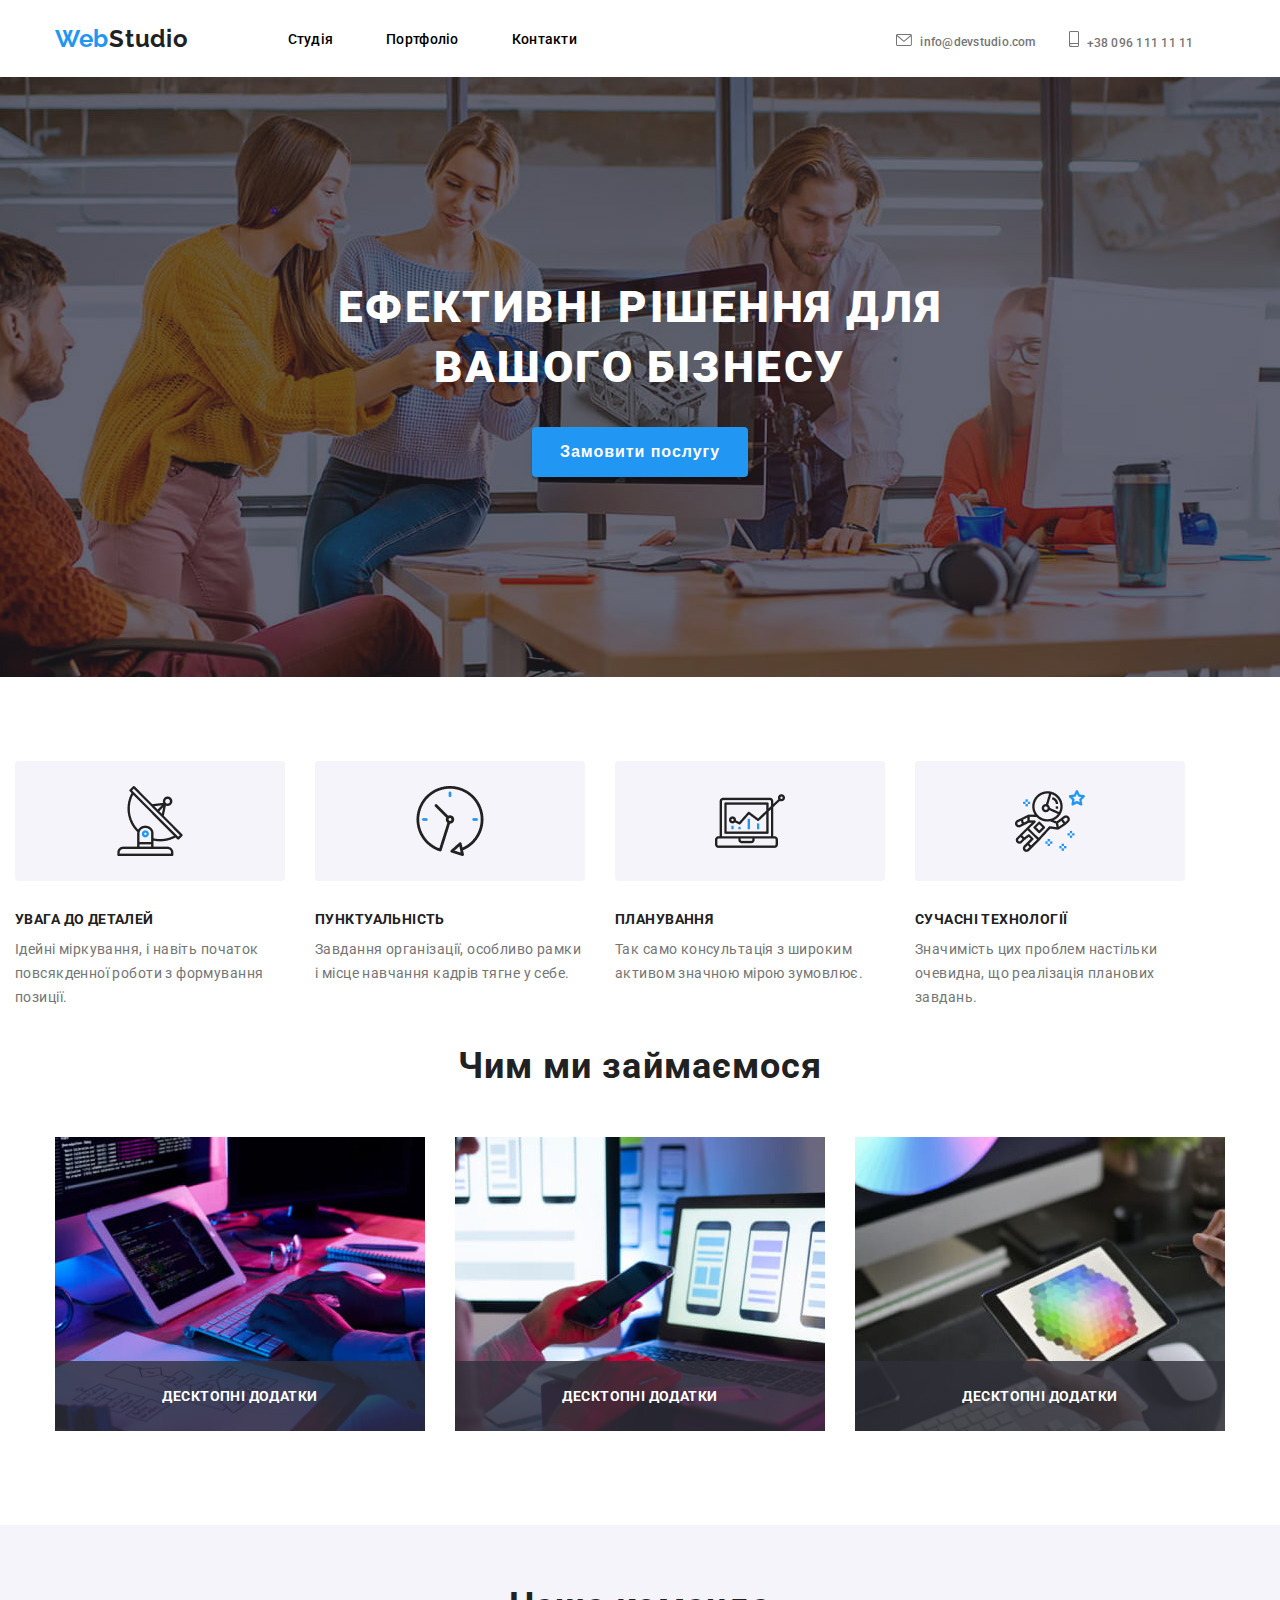
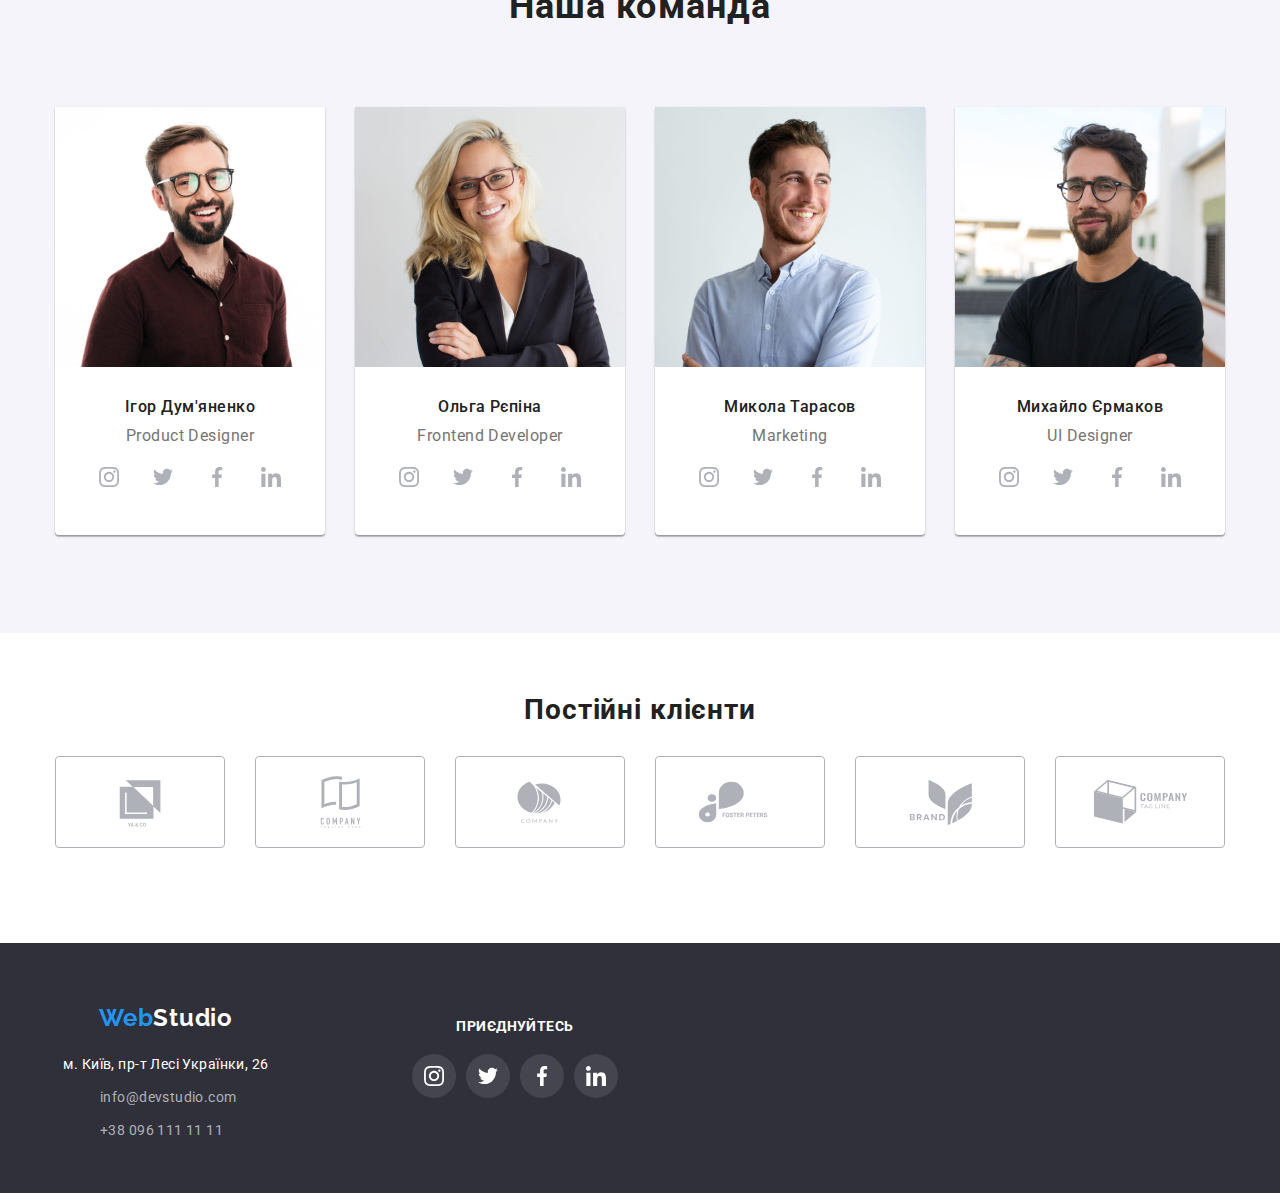
==== commit 69b0c1f0: "some pass" ====
--- a/index.html
+++ b/index.html
@@ -23,8 +23,8 @@
         <div class="container">
             <a class="header__logo" href="index.html">Web<span class="header__logo--colored">Studio</span></a>
             <nav class="header__nav">
-                <input type="checkbox" id="toggle">
-                <label for="toggle">
+                <input type="checkbox" id="toggle" class="burger__input">
+                <label for="toggle" class="burger__label">
                     <span></span>
                 </label>
                 <ul class="header__nav-list">
@@ -59,6 +59,47 @@
             </button> -->
         </div>
 
+
+        <!-- mobile-menu -->
+        <div class="mobile__menu">
+            <nav class="mobile__nav">
+                <ul class="mobile__nav-list">
+                    <li class="mobile__nav-item"><a class="mobile__nav-link current__studio"
+                            href="./index.html">Студія</a>
+                    </li>
+                    <li class="mobile__nav-item"><a class="mobile__nav-link" href="./portfoli.html">Портфоліо</a></li>
+                    <li class="mobile__nav-item"><a class="mobile__nav-link" href="#">Контакти</a></li>
+                </ul>
+            </nav>
+            <div>
+                <ul class="mobile__contact-list">
+                    <li class="mobile__contact-item"><a class="mobile__contact_tell-link" id="number"
+                            href="tel:+380961111111">
+                            +38 096 111 11 11
+                        </a>
+                    </li>
+                    <li class="mobile__contact-item">
+                        <a class="mobile__contact_email-link" href="mailto:info@devstudio.com">
+                            info@devstudio.com
+                        </a>
+                    </li>
+                </ul>
+                <ul class="mobile__social-list">
+                    <li class="mobile__social-item">
+                        <a href="" class="mobile__social-link">Instagram</a>
+                    </li>
+                    <li class="mobile__social-item">
+                        <a href="" class="mobile__social-link">Twitter</a>
+                    </li>
+                    <li class="mobile__social-item">
+                        <a href="" class="mobile__social-link">Facebook</a>
+                    </li>
+                    <li class="mobile__social-item">
+                        <a href="" class="mobile__social-link">LinkedIn</a>
+                    </li>
+                </ul>
+            </div>
+        </div>
     </header>
     <!--main-->
     <main>
@@ -363,7 +404,7 @@
                         </li>
                     </ul>
                 </div>
-                <div class="footer__modal">
+                <!-- <div class="footer__modal">
                     <h4 class="footer__label-title">Підпишіться на розсилку</h4>
                     <form class="footer__form">
                         <label for="Email" class="footer__label">
@@ -374,7 +415,7 @@
                             <use href="./images/icons/symbol-defs.svg#icon-icon-send"></use>
                         </svg>
                     </form>
-                </div>
+                </div> -->
             </div>
         </div>
     </footer>
--- a/css/main.min.css
+++ b/css/main.min.css
@@ -1 +1 @@
-.project__text,.works__text{color:#757575;font-size:14px;font-weight:400}.footer__link-subtitle,.photos__subtitle{color:#fff;font-size:14px;font-weight:700}.client__title,.photos__title{color:#212121;text-align:center;font-size:36px;font-weight:700;letter-spacing:1.08px;margin-top:94px}.nav__button,.project__subtitle{color:#212121;font-size:16px}.nav,.modal__button-close,.client__list,.team__icons-link,.hero{display:flex;align-items:center;justify-content:center}*,*::after,*::before{margin:0;padding:0;border:none;box-sizing:border-box}h1,h2,h3,h4,h5,h6,p{margin:0}p:last-child{margin-bottom:0}ul{margin:0;padding:0;list-style:none}a{color:currentColor;text-decoration:none}button{cursor:pointer}img{display:block;max-width:100%;height:auto}body{font-family:"Roboto",sans-serif}.container{width:100%;margin:0 auto;padding:0 15px;outline:1px solid red}.section{margin-bottom:94px}@media screen and (min-width: 480px){.container{width:480px}}@media screen and (min-width: 768px){.container{width:768px}}@media screen and (min-width: 1200px){.container{width:1200px}}.header{padding-top:10px;padding-bottom:10px}.header .container{display:flex;align-items:center;justify-content:space-between}.header__logo{color:#2196f3;font-family:"Raleway";font-size:24px;font-weight:700;letter-spacing:.72px}.header__logo--colored{color:#212121}.header__nav-list{display:none}.header__contact-list{display:none}@media screen and (min-width: 768px){.header{justify-content:center}.header__nav{display:flex;margin-left:-200px}.header__nav-list{display:flex;margin-top:17px}.header__contact-list{display:flex;flex-direction:column;margin-left:69px;gap:10px}.header__contact-link{font-size:12px;font-weight:500;letter-spacing:.24px}}@media screen and (min-width: 1200px){.header{justify-content:center}.header__nav{display:flex;margin-left:-150px}.header__nav-list{display:flex;margin-top:17px;margin-right:230px}.header__contact{display:flex;justify-content:center;align-items:center}.header__contact-list{width:300px;height:16px;text-align:center;flex-wrap:wrap;margin-left:69px;gap:30px}.header__contact-link{margin-top:20px;font-size:12px;font-weight:500;letter-spacing:.24px}.header #number{margin-top:27px}}.hero{background-image:linear-gradient(to right, rgba(47, 48, 58, 0.4), rgba(47, 48, 58, 0.4)),url(../images/hero/img.jpg);height:400px;background-repeat:no-repeat;background-position:center;background-size:cover}.hero__title{color:#fff;text-align:center;font-size:26px;font-weight:900;line-height:161%;letter-spacing:1.56px;text-transform:uppercase;width:360px;margin:0 auto}.hero__btn{color:#fff;text-align:center;font-size:16px;font-weight:700;line-height:187.5%;letter-spacing:.96px;border-radius:4px;background:#2196f3;box-shadow:0px 2px 2px 0px rgba(0,0,0,.12),0px 1px 2px 0px rgba(0,0,0,.08),0px 3px 1px 0px rgba(0,0,0,.1);width:200px;height:50px;display:block;margin:0 auto;margin-top:30px}@media screen and (min-width: 768px){.hero{height:400px}.hero__title{font-size:26px;line-height:42px;letter-spacing:1.56px;width:360px}.hero__btn{display:block;width:200px;margin-top:30px}}@media screen and (min-width: 1200px){.hero{height:600px}.hero__title{font-size:44px;line-height:60px;letter-spacing:2.46px;width:696px}.hero__btn{display:block;width:216px;height:50px;color:#fff}}.works__list{flex-wrap:wrap}.works__item::before{content:"";display:block;border-radius:4px;background-color:#f5f4fa;width:450px;height:120px;margin-top:30px}.works__item:nth-child(1)::before{background-image:url(../images/works/antenna.png);background-repeat:no-repeat;background-position:center}.works__item:nth-child(2)::before{background-image:url(../images/works/clock.png);background-repeat:no-repeat;background-position:center}.works__item:nth-child(3)::before{background-image:url(../images/works/diagram.png);background-repeat:no-repeat;background-position:center}.works__item:nth-child(4)::before{background-image:url(../images/works/astronaut.png);background-repeat:no-repeat;background-position:center}.works__subtitle{color:#212121;text-align:center;font-size:14px;font-weight:700;letter-spacing:.42px;text-transform:uppercase;margin-bottom:10px;margin-top:30px}.works__text{line-height:24px;letter-spacing:.42px}@media screen and (min-width: 768px){.works{height:490px;width:752px;margin-top:-34px}.works__list{flex-wrap:wrap;height:478px;width:750px}.works__item::before{content:"";width:354px;height:120px}.works__item:nth-child(1)::before{background-image:url(../images/works/antenna.png);background-repeat:no-repeat;background-position:center}.works__item:nth-child(2)::before{background-image:url(../images/works/clock.png);background-repeat:no-repeat;background-position:center}.works__item:nth-child(3)::before{background-image:url(../images/works/diagram.png);background-repeat:no-repeat;background-position:center}.works__item:nth-child(4)::before{background-image:url(../images/works/astronaut.png);background-repeat:no-repeat;background-position:center}.works__subtitle{text-align:start}.works__text{width:354px}}@media screen and (min-width: 1200px){.works{height:250px;width:752px;margin-top:-34px}.works__list{height:250px;flex-wrap:wrap;width:750px}.works__item::before{content:"";width:270px;height:120px}.works__item:nth-child(1)::before{background-image:url(../images/works/antenna.png);background-repeat:no-repeat;background-position:center}.works__item:nth-child(2)::before{background-image:url(../images/works/clock.png);background-repeat:no-repeat;background-position:center}.works__item:nth-child(3)::before{background-image:url(../images/works/diagram.png);background-repeat:no-repeat;background-position:center}.works__item:nth-child(4)::before{background-image:url(../images/works/astronaut.png);background-repeat:no-repeat;background-position:center}.works__subtitle{text-align:start}.works__text{width:270px}}.team{display:flex;background-color:#f5f4fa}.team__title{color:#212121;text-align:center;font-size:28px;font-weight:700;letter-spacing:.84px;margin-top:60px;margin-bottom:30px}.team__list{flex-wrap:wrap;gap:30px;margin-bottom:50px}.team__item{width:450px;height:630px;border-radius:0px 0px 4px 4px;background:#fff;margin-top:20px;box-shadow:0px 2px 1px 0px rgba(0,0,0,.2),0px 1px 1px 0px rgba(0,0,0,.14),0px 1px 3px 0px rgba(0,0,0,.12)}.team__item__content{padding:30px 32px}.team__subtitle{color:#212121;text-align:center;font-size:16px;font-weight:500;letter-spacing:.48px;margin-bottom:10px}.team__text{color:#757575;text-align:center;font-size:16px;font-weight:400;letter-spacing:.48px;margin-top:10px}.team__img{width:450px;height:460px}.team__icons{display:flex;justify-content:center;gap:10px;margin-bottom:auto;margin-top:auto}.team__icons-link{width:44px;height:44px;border-radius:50%;fill:#afb1b8;transition:background-color,fill 250ms cubic-bezier(0.4, 0, 0.2, 1)}.team__icons-link:hover,.team__icons-link:focus{background-color:#2196f3;fill:#fff}.team .sociale__icons{width:20px;height:20px}@media screen and (min-width: 768px){.team{height:1300px}.team__title{font-size:28px;letter-spacing:.84px;margin-top:60px;margin-bottom:30px}.team__list{flex-wrap:wrap;width:740px;height:1102px}.team__item{width:354px;height:536px;padding-bottom:60px;margin:0}.team__subtitle{margin-bottom:10px;margin-top:auto}.team__img{width:354px;height:374px}.team__icons{gap:10px;margin-bottom:42px;margin-top:16px}.team__icons-link{width:44px;height:44px;border-radius:50%;fill:#afb1b8;transition:background-color,fill 250ms cubic-bezier(0.4, 0, 0.2, 1)}.team__icons-link:hover,.team__icons-link:focus{background-color:#2196f3;fill:#fff}.team .sociale__icons{width:20px;height:20px}}.photos .container{width:1200px}.photos__list{display:flex;justify-content:space-between;margin-top:50px;gap:30px}.photos__item{position:relative}.photos__subtitle{position:absolute;bottom:94px;background-color:rgba(47,48,58,.8);width:100%;height:70px;text-align:center;letter-spacing:.42px;text-transform:uppercase;padding:27px 107px}.photos__img{width:370px;height:294px;flex-shrink:0;margin-bottom:94px}@media screen and (min-width: 480px){.photos{display:none}}@media screen and (min-width: 768px){.photos{display:none}}@media screen and (min-width: 1200px){.photos{display:flex;margin-top:-70px}}.client{height:298px;background:#fff}.client__title{margin-bottom:50px}.client__list{gap:30px;color:#2196f3}.client__item{align-items:center;justify-content:center;text-align:center;width:170px;height:92px;border-radius:4px;border:1px solid #afb1b8;fill:#afb1b8;transition:border-color,fill 250ms cubic-bezier(0.4, 0, 0.2, 1)}.client__item:hover{border-color:#2196f3;fill:currentColor}.client__icons{width:106px;height:60px;align-items:center;justify-content:center;text-align:center;margin:16px 32px}@media screen and (min-width: 480px){.client{height:500px}.client__title{font-size:28px;font-weight:700;letter-spacing:.84px;margin-bottom:50px;margin-top:60px}.client__list{justify-content:center;flex-wrap:wrap}}@media screen and (min-width: 768px){.client{height:350px}.client__title{font-size:28px;font-weight:700;letter-spacing:.84px;margin-bottom:30px;margin-top:60px}.client__list{justify-content:center;flex-wrap:wrap}}@media screen and (min-width: 1200px){.client{height:250px}.client__title{font-size:28px;font-weight:700;letter-spacing:.84px;margin-bottom:30px;margin-top:60px}.client__list{justify-content:center;flex-wrap:wrap}}.footer{padding-top:60px;padding-bottom:60px;background:#2f303a;text-align:center}.footer__logo-colored{color:#fff}.footer__list{margin-top:20px}.footer__item:not(:last-child){margin-bottom:9px}.footer__link{color:#afb1b8;text-align:center;font-size:14px;font-weight:400;line-height:171.429%;letter-spacing:.42px;margin-left:150px}.footer__link-adrees{color:#fff}.footer__div-link{display:flex;align-items:center;flex-wrap:wrap;flex-direction:column;margin-top:60px}.footer__icons .team__icons-link{transition:background-color 250ms cubic-bezier(0.4, 0, 0.2, 1);background-color:rgba(255,255,255,.1)}.footer__icons .team__icons-link:hover{background-color:#2196f3}.footer__icons{display:flex;align-items:center;gap:10px;margin-top:20px}.footer__link-subtitle{letter-spacing:.42px;text-transform:uppercase}.footer .social__icons{width:20px;height:20px;fill:#fff}.footer__link{display:flex}.footer__modal{display:flex;flex-direction:column;justify-content:center;margin-top:60px}.footer__label-title{color:#fff;font-size:14px;font-weight:700;letter-spacing:.42px;text-transform:uppercase;margin-bottom:20px}.footer__form{position:relative}.footer__label{width:358px;height:50px;margin:auto}.footer__input{width:358px;height:50px;border-radius:4px;border:1px solid #afb1b8;background-color:rgba(0,0,0,0);padding-left:16px}.footer__form-button{width:200px;height:50px;flex-shrink:0;border-radius:4px;background:#2196f3;box-shadow:0px 4px 4px 0px rgba(0,0,0,.15);color:#fff;text-align:center;font-size:16px;font-weight:700;line-height:30px;letter-spacing:.96px;padding-right:35px;margin-left:12px;margin-top:20px}.footer__form-svg{position:absolute;width:24px;height:24px;right:150px;top:83px}@media screen and (min-width: 768px){.footer{height:463px;position:relative}.footer__div-logo{position:absolute;text-align:center;margin-left:-76px}.footer__logo{margin-left:130px}.footer__list{margin-left:160px}.footer__adress{margin-left:-30px}.footer__div-link{position:absolute;right:89px;top:15px;margin-top:60px}.footer__link-subtitle{margin-left:100px}.footer__icons{margin-left:60px}.footer__modal{width:450px;position:absolute;bottom:60px;margin-left:240px}.footer__label-title{width:207px}.footer__form{position:relative;flex-wrap:wrap}.footer__label-title{margin-bottom:20px;margin-left:37px;margin-top:60px}.footer__input{width:450px;height:50px;border-radius:4px;padding-left:16px;margin-left:-90px}.footer__form-button{margin-top:20px;margin-left:40px}.footer__form-svg{position:absolute;right:240px;top:82px}}@media screen and (min-width: 1200px){.footer{display:flex;height:250px;position:relative}.footer__div-logo{position:absolute;text-align:center;margin-left:-76px}.footer__logo{margin-left:130px}.footer__list{margin-left:160px}.footer__div-link{position:absolute;left:250px;top:15px;margin-top:60px}.footer__link-subtitle{margin-left:100px}.footer__icons{margin-left:60px}.footer__modal{width:570px;height:90px;position:absolute;top:0;right:-80px}.footer__form{position:relative;flex-wrap:wrap}.footer__label-title{margin-bottom:3px;margin-left:-90px;margin-top:60px}.footer__input{width:350px;height:50px;border-radius:4px;padding-left:16px;margin-left:-90px}.footer__form-button{width:200px;margin-top:20px;margin-left:12px}.footer__form-svg{position:absolute;right:125px;top:32px}}.backdrop{position:fixed;top:0;left:0;width:100%;height:100%;background-color:rgba(0,0,0,.5);opacity:1}.backdrop.is-hidden{opacity:0;pointer-events:none;visibility:hidden}.modal{position:absolute;top:50%;left:50%;transform:translate(-50%, -50%) scale(1);transition:transform 250ms cubic-bezier(0.4, 0, 0.2, 1);width:450px;height:609px;border-radius:4px;padding:40px;background:#fff;box-shadow:0px 1px 3px 0px rgba(0,0,0,.12),0px 1px 1px 0px rgba(0,0,0,.14),0px 2px 1px 0px rgba(0,0,0,.2)}.modal__button-close{position:absolute;right:8px;top:8px;width:30px;height:30px;border:1px solid rgba(0,0,0,.1);border-radius:50%;background-color:#fff}.modal__button-close__svg{width:18px;height:18px}.modal__button-close:hover .button__svg{fill:#2196f3}.modal__title{color:#212121;text-align:center;font-size:20px;font-weight:700;letter-spacing:.6px;margin-bottom:12px}.modal__form{display:flex;justify-content:center;align-items:center;flex-direction:column;gap:10px;height:469px}.modal .form__label{color:#757575;font-size:12px;font-weight:400;letter-spacing:.12px;margin-top:10px;margin-left:0px;margin-bottom:20px;margin-right:340px}.modal .label__thumb{display:flex}.modal .form__input{width:450px;height:40px;border-radius:4px;border:1px solid rgba(33,33,33,.2);padding-left:40px;padding-right:190px;margin-top:4px}.modal .form__input:focus{border-color:#2196f3;outline:none}.modal .form__input:focus+.label__svg{fill:#2196f3}.modal .label__svg{position:absolute;width:18px;height:18px;left:12px;top:28px}.modal .label__svg:hover .label__svg:focus{fill:currentColor}.modal .label__four{width:370px;height:120px;display:flex;flex-direction:column;color:#757575;font-size:12px;font-weight:400;letter-spacing:.12px;margin-bottom:20px;margin-top:10px}.modal .text__label{border-radius:4px;border:1px solid rgba(33,33,33,.2);color:#afb1b8;font-size:12px;font-weight:400;letter-spacing:.12px;padding-top:10px;padding-left:16px;margin-top:4px;resize:none}.modal .checkbox__label{margin-left:0;margin-right:320px}.modal .checkbox__input{display:flex;flex-direction:row-reverse;width:16px;height:15px;margin-top:-2px}.modal .checkbox__title{color:#757575;font-size:12px;font-weight:400;letter-spacing:.42px;margin-left:2px}.modal .checkbox__link{color:#2196f3;font-size:12px;font-weight:400;text-decoration-line:underline;font-size:12px;letter-spacing:.36px}.modal .checkbox__thumb{display:flex;height:30px;width:360px;fill:#212121;margin-top:3px;gap:8px;margin-bottom:20px}.modal .form__btn{display:block;color:#fff;text-align:center;font-size:16px;font-weight:700;line-height:30px;letter-spacing:.96px;width:200px;height:50px;flex-shrink:0;border-radius:4px;background:#2196f3;box-shadow:0px 4px 4px 0px rgba(0,0,0,.15);margin-bottom:0}input[type=checkbox],label{display:none}@media screen and (max-width: 767px){nav{order:1}label{display:block;height:30px;width:30px;margin-left:auto;position:relative}label:hover{cursor:pointer}label span{top:15px}label span,label span::before,label span::after{content:"";display:block;width:25px;height:2px;background:#333;position:absolute;z-index:5;right:0;transition:.3s}label span::before{top:-8px}label span::after{top:8px}.header__nav-list{display:none}input[type=checkbox]:checked~.header__nav-list{display:flex;flex-direction:column}input[type=checkbox]:checked~label span{transform:rotate(-45deg)}input[type=checkbox]:checked~label span::before{top:0;transform:rotate(0)}input[type=checkbox]:checked~label span::after{top:0;transform:rotate(90deg)}.header__nav-list{position:absolute;top:0;left:0;width:100%;height:100vh;padding:48px 40px;background:#fff;box-shadow:0 12px 8px #ececec}.header__nav-list li{margin:15px 0}}.project__list{display:flex;align-self:center;flex-wrap:wrap;margin:20px 24px}.project__item{margin-left:30px;margin-top:30px;flex-basis:calc((100% - 90px)/3);border:1px solid #fff}.project__item:hover{box-shadow:1px 4px 6px 0px rgba(0,0,0,.16),0px 4px 4px 0px rgba(0,0,0,.06),0px 1px 1px 0px rgba(0,0,0,.12)}.project__subtitle{font-weight:700;line-height:36px;letter-spacing:1.08px;padding-left:20px;padding-top:15px}.project__text{line-height:30px;letter-spacing:.48px;padding-left:20px;padding-top:5px;padding-bottom:10px}.project .div__projects{position:relative;overflow:hidden}.project .div__projects:hover .overlay{transform:translateY(0)}.project .overlay{position:absolute;bottom:0;width:100%;height:100%;background:#2196f3;transform:translateY(100%);transition:transform 250ms cubic-bezier(0.4, 0, 0.2, 1)}.project .overlay__text{width:322px;color:#fff;font-size:18px;font-weight:400;line-height:28px;letter-spacing:.54px;margin:63px 24px}@media screen and (min-width: 480px){.project__list{flex-direction:column;align-self:center;flex-wrap:wrap;margin:20px 24px}.project__item{width:450px;height:404px;margin-left:-25px}.project__img{width:450px;height:px;background-size:cover}.project__subtitle{font-size:18px;padding-left:24px;padding-top:20px}.project__text{font-size:16px;padding-left:24px;padding-top:2px;padding-bottom:20px}.project .div__projects{position:relative;overflow:hidden}.project .div__projects:hover .overlay{transform:translateY(0)}.project .overlay{position:absolute;bottom:0;width:100%;height:100%;background:#2196f3;transform:translateY(100%);transition:transform 250ms cubic-bezier(0.4, 0, 0.2, 1)}.project .overlay__text{width:322px;color:#fff;font-size:18px;font-weight:400;line-height:28px;letter-spacing:.54px;margin:63px 24px}}.nav{margin-top:94px;margin-bottom:20px}.nav__list{display:flex;justify-content:center;gap:8px}.nav__button{text-align:center;font-weight:500;line-height:26px;letter-spacing:.48px;border-radius:4px;padding:6px 22px;background-color:#f5f4fa;transition:background-color,color 250ms cubic-bezier(0.4, 0, 0.2, 1)}.nav__button:hover{color:#fff;background:#2196f3;box-shadow:0px 2px 2px 0px rgba(0,0,0,.12),0px 1px 2px 0px rgba(0,0,0,.08),0px 3px 1px 0px rgba(0,0,0,.1)}@media screen and (min-width: 480px){.nav{margin-top:60px}.nav__list{justify-content:flex-start;flex-wrap:wrap;width:400px;height:91px}}/*# sourceMappingURL=main.min.css.map */+.project__text,.works__text{color:#757575;font-size:14px;font-weight:400}.footer__link-subtitle,.photos__subtitle{color:#fff;font-size:14px;font-weight:700}.client__title,.photos__title{color:#212121;text-align:center;font-size:36px;font-weight:700;letter-spacing:1.08px;margin-top:94px}.nav__button,.project__subtitle{color:#212121;font-size:16px}.nav,.modal__button-close,.client__list,.team__icons-link,.hero{display:flex;align-items:center;justify-content:center}*,*::after,*::before{margin:0;padding:0;border:none;box-sizing:border-box}h1,h2,h3,h4,h5,h6,p{margin:0}p:last-child{margin-bottom:0}ul{margin:0;padding:0;list-style:none}a{color:currentColor;text-decoration:none}button{cursor:pointer}img{display:block;max-width:100%;height:auto}body{font-family:"Roboto",sans-serif}.container{width:100%;margin:0 auto;padding:0 15px}.section{margin-bottom:94px}@media screen and (min-width: 480px){.container{width:480px}}@media screen and (min-width: 768px){.container{width:768px}}@media screen and (min-width: 1200px){.container{width:1200px}}.header{padding-top:10px;padding-bottom:10px}.header .container{display:flex;align-items:center;justify-content:space-between}.header__logo{color:#2196f3;font-family:"Raleway";font-size:24px;font-weight:700;letter-spacing:.72px}.header__logo--colored{color:#212121}.header__nav-list{display:none}.header__contact-list{display:none}@media screen and (min-width: 768px){.mobile__menu{display:none}.header{justify-content:center}.header__nav-list{display:flex;gap:51px}.header__nav-link{font-size:14px;font-weight:500;letter-spacing:.28px}.header__nav-link:hover{color:#2196f3}.header .current__studio::after{content:"";width:47px;height:4px;border-radius:2px;background-color:#2196f3}.header__contact-list{display:flex;flex-direction:column;margin-left:69px;gap:10px}.header__contact-link{font-size:12px;font-weight:500;letter-spacing:.24px;color:#757575}.header__contact-icons{fill:#757575;margin-right:8px}}@media screen and (min-width: 1200px){.header{justify-content:center;padding-top:24px;padding-bottom:24px}.header__nav-list{display:flex;gap:53px;margin-right:150px}.header__nav-link{transition:background-color,color 250ms cubic-bezier(0.4, 0, 0.2, 1)}.header__nav-link:hover{color:#2196f3}.header__contact-list{width:300px;height:16px;text-align:center;flex-wrap:wrap;gap:30px;margin-right:30px}.header__contact-link{margin-top:20px;font-size:12px;font-weight:500;letter-spacing:.24px}.header #number{margin-top:27px}}.hero{background-image:linear-gradient(to right, rgba(47, 48, 58, 0.4), rgba(47, 48, 58, 0.4)),url(../images/hero/img.jpg);height:400px;background-repeat:no-repeat;background-position:center;background-size:cover}.hero__title{color:#fff;text-align:center;font-size:26px;font-weight:900;line-height:161%;letter-spacing:1.56px;text-transform:uppercase;width:360px;margin:0 auto}.hero__btn{color:#fff;text-align:center;font-size:16px;font-weight:700;line-height:187.5%;letter-spacing:.96px;border-radius:4px;background:#2196f3;box-shadow:0px 2px 2px 0px rgba(0,0,0,.12),0px 1px 2px 0px rgba(0,0,0,.08),0px 3px 1px 0px rgba(0,0,0,.1);width:200px;height:50px;display:block;margin:0 auto;margin-top:30px}@media screen and (min-width: 768px){.hero{height:400px}.hero__title{font-size:26px;line-height:42px;letter-spacing:1.56px;width:360px}.hero__btn{display:block;width:200px;margin-top:30px}}@media screen and (min-width: 1200px){.hero{height:600px}.hero__title{font-size:44px;line-height:60px;letter-spacing:2.46px;width:696px}.hero__btn{display:block;width:216px;height:50px;color:#fff}}.works__list{flex-wrap:wrap}.works__item::before{content:"";display:block;border-radius:4px;background-color:#f5f4fa;width:450px;height:120px;margin-top:30px}.works__item:nth-child(1)::before{background-image:url(../images/works/antenna.png);background-repeat:no-repeat;background-position:center}.works__item:nth-child(2)::before{background-image:url(../images/works/clock.png);background-repeat:no-repeat;background-position:center}.works__item:nth-child(3)::before{background-image:url(../images/works/diagram.png);background-repeat:no-repeat;background-position:center}.works__item:nth-child(4)::before{background-image:url(../images/works/astronaut.png);background-repeat:no-repeat;background-position:center}.works__subtitle{color:#212121;text-align:center;font-size:14px;font-weight:700;letter-spacing:.42px;text-transform:uppercase;margin-bottom:10px;margin-top:30px}.works__text{line-height:24px;letter-spacing:.42px}@media screen and (min-width: 768px){.works{display:flex;height:580px;width:768px;margin-bottom:auto}.works__list{display:flex;flex-wrap:wrap;height:478px;width:768px;gap:30px;margin-top:-40px}.works__item::before{content:"";width:354px;height:120px}.works__item:nth-child(1)::before{background-image:url(../images/works/antenna.png);background-repeat:no-repeat;background-position:center}.works__item:nth-child(2)::before{background-image:url(../images/works/clock.png);background-repeat:no-repeat;background-position:center}.works__item:nth-child(3)::before{background-image:url(../images/works/diagram.png);background-repeat:no-repeat;background-position:center}.works__item:nth-child(4)::before{background-image:url(../images/works/astronaut.png);background-repeat:no-repeat;background-position:center}.works__subtitle{text-align:start}.works__text{width:354px}}@media screen and (min-width: 1200px){.works{display:flex;justify-content:flex-start;height:250px}.works__list{display:flex;justify-content:flex-start;height:250px;width:1200px}.works__item::before{content:"";width:270px;height:120px}.works__item:nth-child(1)::before{background-image:url(../images/works/antenna.png);background-repeat:no-repeat;background-position:center}.works__item:nth-child(2)::before{background-image:url(../images/works/clock.png);background-repeat:no-repeat;background-position:center}.works__item:nth-child(3)::before{background-image:url(../images/works/diagram.png);background-repeat:no-repeat;background-position:center}.works__item:nth-child(4)::before{background-image:url(../images/works/astronaut.png);background-repeat:no-repeat;background-position:center}.works__subtitle{text-align:start}.works__text{width:270px}}.team{display:flex;background-color:#f5f4fa}.team__title{color:#212121;text-align:center;font-size:28px;font-weight:700;letter-spacing:.84px;margin-top:60px;margin-bottom:30px}.team__list{flex-wrap:wrap;gap:30px;margin-bottom:50px}.team__item{width:450px;height:630px;border-radius:0px 0px 4px 4px;background:#fff;margin-top:20px;box-shadow:0px 2px 1px 0px rgba(0,0,0,.2),0px 1px 1px 0px rgba(0,0,0,.14),0px 1px 3px 0px rgba(0,0,0,.12)}.team__item__content{padding:30px 32px}.team__subtitle{color:#212121;text-align:center;font-size:16px;font-weight:500;letter-spacing:.48px;margin-bottom:10px}.team__text{color:#757575;text-align:center;font-size:16px;font-weight:400;letter-spacing:.48px;margin-top:10px}.team__img{width:450px;height:460px}.team__icons{display:flex;justify-content:center;gap:10px;margin-bottom:auto;margin-top:auto}.team__icons-link{width:44px;height:44px;border-radius:50%;fill:#afb1b8;transition:background-color,fill 250ms cubic-bezier(0.4, 0, 0.2, 1)}.team__icons-link:hover,.team__icons-link:focus{background-color:#2196f3;fill:#fff}.team .sociale__icons{width:20px;height:20px}@media screen and (min-width: 768px){.team{height:1300px}.team__title{font-size:28px;letter-spacing:.84px;margin-top:60px;margin-bottom:30px}.team__list{display:flex;flex-wrap:wrap;width:740px;height:1100px}.team__item{width:354px;height:540px;padding-bottom:60px;margin:0}.team__subtitle{margin-bottom:10px;margin-top:auto}.team__img{width:354px;height:374px}.team__icons{gap:10px;margin-top:-20px}.team__icons-link{width:44px;height:44px;border-radius:50%;fill:#afb1b8;transition:background-color,fill 250ms cubic-bezier(0.4, 0, 0.2, 1)}.team__icons-link:hover,.team__icons-link:focus{background-color:#2196f3;fill:#fff;transition:background-color,fill 250ms cubic-bezier(0.4, 0, 0.2, 1)}.team .sociale__icons{width:20px;height:20px}}@media screen and (min-width: 1200px){.team{height:708px;display:flex;background-color:#f5f4fa}.team__title{color:#212121;text-align:center;font-size:36px;font-weight:700;letter-spacing:1.08px}.team__list{display:flex;flex-wrap:wrap;width:1200px;gap:30px}.team__item{width:270px;height:428px;border-radius:0px 0px 4px 4px;background:#fff;margin-bottom:94px;margin-top:50px;box-shadow:0px 2px 1px 0px rgba(0,0,0,.2),0px 1px 1px 0px rgba(0,0,0,.14),0px 1px 3px 0px rgba(0,0,0,.12)}.team__subtitle{color:#212121;text-align:center;font-size:16px;font-weight:500;letter-spacing:.48px;margin-bottom:10px}.team__text{color:#757575;text-align:center;font-size:16px;font-weight:400;letter-spacing:.48px}.team__img{width:270px;height:260px}.team__icons{gap:10px;margin-top:-20px}.team__icons-link{width:44px;height:44px;border-radius:50%;fill:#afb1b8;transition:background-color,fill 250ms cubic-bezier(0.4, 0, 0.2, 1)}.team__icons-link:hover,.team__icons-link:focus{background-color:#2196f3;fill:#fff}.team .sociale__icons{width:20px;height:20px}}.photos .container{width:1200px}.photos__list{display:flex;justify-content:space-between;margin-top:50px;gap:30px}.photos__item{position:relative}.photos__subtitle{position:absolute;bottom:94px;background-color:rgba(47,48,58,.8);width:100%;height:70px;text-align:center;letter-spacing:.42px;text-transform:uppercase;padding:27px 107px}.photos__img{width:370px;height:294px;flex-shrink:0;margin-bottom:94px}@media screen and (min-width: 480px){.photos{display:none}}@media screen and (min-width: 768px){.photos{display:none}}@media screen and (min-width: 1200px){.photos{display:flex;margin-top:-70px}}.client{height:298px;background:#fff}.client__title{margin-bottom:50px}.client__list{gap:30px;color:#2196f3}.client__item{align-items:center;justify-content:center;text-align:center;width:170px;height:92px;border-radius:4px;border:1px solid #afb1b8;fill:#afb1b8;transition:border-color,fill 250ms cubic-bezier(0.4, 0, 0.2, 1)}.client__item:hover{border-color:#2196f3;fill:currentColor}.client__icons{width:106px;height:60px;align-items:center;justify-content:center;text-align:center;margin:16px 32px}@media screen and (min-width: 480px){.client{height:500px}.client__title{font-size:28px;font-weight:700;letter-spacing:.84px;margin-bottom:50px;margin-top:60px}.client__list{justify-content:center;flex-wrap:wrap}}@media screen and (min-width: 768px){.client{height:350px}.client__title{font-size:28px;font-weight:700;letter-spacing:.84px;margin-bottom:30px;margin-top:60px}.client__list{justify-content:center;flex-wrap:wrap}}@media screen and (min-width: 1200px){.client{height:250px}.client__title{font-size:28px;font-weight:700;letter-spacing:.84px;margin-bottom:30px;margin-top:60px}.client__list{justify-content:center;flex-wrap:wrap}}.footer{padding-top:60px;padding-bottom:60px;background:#2f303a;text-align:center}.footer__logo-colored{color:#fff}.footer__list{margin-top:20px}.footer__item:not(:last-child){margin-bottom:9px}.footer__link{color:#afb1b8;text-align:center;font-size:14px;font-weight:400;line-height:24px;letter-spacing:.42px;margin-left:150px}.footer__link-adrees{color:#fff;text-align:center;font-size:14px;font-weight:400;line-height:24px;letter-spacing:.42px}.footer__div-link{display:flex;align-items:center;flex-wrap:wrap;flex-direction:column;margin-top:60px}.footer__icons .team__icons-link{transition:background-color 250ms cubic-bezier(0.4, 0, 0.2, 1);background-color:rgba(255,255,255,.1)}.footer__icons .team__icons-link:hover{background-color:#2196f3}.footer__icons{display:flex;align-items:center;gap:10px;margin-top:20px}.footer__link-subtitle{letter-spacing:.42px;text-transform:uppercase}.footer .social__icons{width:20px;height:20px;fill:#fff}.footer__link{display:flex}.footer__modal{display:flex;flex-direction:column;justify-content:center;margin-top:60px}.footer__label-title{color:#fff;font-size:14px;font-weight:700;letter-spacing:.42px;text-transform:uppercase;margin-bottom:20px}.footer__form{position:relative}.footer__label{width:358px;height:50px;margin:auto}.footer__input{width:358px;height:50px;border-radius:4px;border:1px solid #afb1b8;background-color:rgba(0,0,0,0);padding-left:16px}.footer__form-button{width:200px;height:50px;flex-shrink:0;border-radius:4px;background:#2196f3;box-shadow:0px 4px 4px 0px rgba(0,0,0,.15);color:#fff;text-align:center;font-size:16px;font-weight:700;line-height:30px;letter-spacing:.96px;padding-right:35px;margin-left:12px;margin-top:20px}.footer__form-svg{position:absolute;width:24px;height:24px;right:150px;top:83px}@media screen and (min-width: 768px){.footer{height:463px;position:relative}.footer__div-logo{width:322px;position:absolute;right:500px;text-align:center}.footer__logo{margin-left:110px}.footer__link-adrees{margin-left:110px}.footer__div-link{position:absolute;right:89px;top:15px;margin-top:60px}.footer__link-subtitle{margin-left:100px}.footer__icons{margin-left:100px}.footer__modal{display:flex;align-items:center;justify-content:center;width:450px;position:absolute;bottom:60px;left:140px}.footer__label-title{width:207px}.footer__form{position:relative;flex-wrap:wrap}.footer__label-title{margin-bottom:20px;margin-left:37px;margin-top:60px}.footer__input{width:450px;height:50px;border-radius:4px;border:1px solid #afb1b8;background-color:rgba(0,0,0,0);margin-left:20px}.footer__form-button{margin-top:20px;margin-left:40px}.footer__form-svg{position:absolute;right:140px;top:84px}}@media screen and (min-width: 1200px){.footer{display:flex;height:250px;position:relative}.footer__div-logo{position:absolute;text-align:center;left:-50px}.footer__div-link{position:absolute;margin-top:60px;left:0;right:350px}.footer__modal{position:absolute;width:570px;height:90px;left:790px;margin-bottom:55px}.footer__label-title{margin-right:700px;padding-top:60px}.footer__form{position:relative;width:580px;height:50px;margin-bottom:65px}.footer__input{width:350px;height:50px;border-radius:4px;margin-right:150px}.footer__form-button{width:200px}.footer__form-svg{position:absolute;right:200px;top:74px}}.backdrop{position:fixed;top:0;left:0;width:100%;height:100%;background-color:rgba(0,0,0,.5);opacity:1}.backdrop.is-hidden{opacity:0;pointer-events:none;visibility:hidden}.modal{position:absolute;top:50%;left:50%;transform:translate(-50%, -50%) scale(1);transition:transform 250ms cubic-bezier(0.4, 0, 0.2, 1);width:450px;height:609px;border-radius:4px;padding:40px;background:#fff;box-shadow:0px 1px 3px 0px rgba(0,0,0,.12),0px 1px 1px 0px rgba(0,0,0,.14),0px 2px 1px 0px rgba(0,0,0,.2)}.modal__button-close{position:absolute;right:8px;top:8px;width:30px;height:30px;border:1px solid rgba(0,0,0,.1);border-radius:50%;background-color:#fff}.modal__button-close__svg{width:18px;height:18px}.modal__button-close:hover .button__svg{fill:#2196f3}.modal__title{color:#212121;text-align:center;font-size:20px;font-weight:700;letter-spacing:.6px;margin-bottom:12px}.modal__form{display:flex;justify-content:center;align-items:center;flex-direction:column;gap:10px;height:469px}.modal .form__label{color:#757575;font-size:12px;font-weight:400;letter-spacing:.12px;margin-top:10px;margin-left:0px}.modal .label__thumb{display:flex}.modal .form__input{width:370px;height:40px;border-radius:4px;border:1px solid rgba(33,33,33,.2);padding-left:40px}.modal .form__input:focus{border-color:#2196f3;outline:none}.modal .form__input:focus+.label__svg{fill:#2196f3}.modal .label__svg{position:absolute;width:18px;height:18px;left:50px;top:200px}.modal .label__svg:hover .label__svg:focus{fill:currentColor}.modal #icon__vector{position:absolute;width:18px;height:18px;left:50px;top:120px}.modal #icon__phone{position:absolute;width:18px;height:18px;left:50px;top:195px}.modal #icon__email{position:absolute;width:18px;height:18px;left:50px;top:267px}.modal .label__four{width:370px;height:120px;display:flex;flex-direction:column;color:#757575;font-size:12px;font-weight:400;letter-spacing:.12px;margin-bottom:20px;margin-top:10px}.modal .text__label{border-radius:4px;border:1px solid rgba(33,33,33,.2);color:#afb1b8;font-size:12px;font-weight:400;letter-spacing:.12px;padding-top:10px;padding-left:16px;margin-top:4px;resize:none}.modal .checkbox__input{display:flex;flex-direction:row-reverse;width:16px;height:15px;margin-top:-2px}.modal .checkbox__title{color:#757575;font-size:12px;font-weight:400;letter-spacing:.42px;margin-left:2px}.modal .checkbox__link{color:#2196f3;font-size:12px;font-weight:400;text-decoration-line:underline;font-size:12px;letter-spacing:.36px}.modal .checkbox__thumb{display:flex;height:30px;width:360px;fill:#212121;margin-top:3px;gap:8px;margin-bottom:20px}.modal .form__btn{display:block;color:#fff;text-align:center;font-size:16px;font-weight:700;line-height:30px;letter-spacing:.96px;width:200px;height:50px;flex-shrink:0;border-radius:4px;background:#2196f3;box-shadow:0px 4px 4px 0px rgba(0,0,0,.15)}@media screen and (min-width: 768px){.modal{width:450px;height:609px}}.burger__input[type=checkbox],.burger__label{display:none}@media screen and (max-width: 767px){nav{order:1}.burger__label{display:block;height:30px;width:30px;margin-left:auto;position:relative}.burger__label:hover{cursor:pointer}.burger__label span{top:15px}.burger__label span,.burger__label span::before,.burger__label span::after{content:"";display:block;width:25px;height:2px;background:#333;position:absolute;z-index:5;right:0;transition:.3s}.burger__label span::before{top:-8px}.burger__label span::after{top:8px}.burger__input[type=checkbox]:checked~.mobile__menu{display:flex;flex-direction:column}.burger__input[type=checkbox]:checked~.burger__label span{transform:rotate(-45deg)}.burger__input[type=checkbox]:checked~.burger__label span::before{top:0;transform:rotate(0)}.burger__input[type=checkbox]:checked~.burger__label span::after{top:0;transform:rotate(90deg)}.mobile__menu{position:absolute;top:0;left:0;z-index:2;width:100vw;height:100vh;padding:48px 40px;background:#fff;transform:translateX(100%);overflow:hidden;display:flex;flex-direction:column-reverse;justify-content:space-between}.mobile__nav-item{margin-bottom:32px}.mobile__nav-link{color:#212121;font-size:40px;font-weight:500;letter-spacing:.8px}.mobile__menu-link:hover{color:#2196f3}.mobile__contact-list{margin-bottom:64px}.mobile__contact-item:not(:last-child){margin-bottom:32px}.mobile__contact_tell-link{color:#2196f3;font-size:34px;font-weight:500;letter-spacing:.68px}.mobile__contact_email-link{color:#757575;font-size:24px;font-weight:500;letter-spacing:.48px}.mobile__social-list{display:flex;align-items:center;gap:10px}.mobile__social-item:not(:last-child){border-right:1px solid rgba(33,33,33,.2);padding-right:10px}.mobile__social-link{color:#2196f3;font-size:18px;font-weight:500;line-height:22px;letter-spacing:.36px}}.project__list{display:flex;align-self:center;flex-wrap:wrap;margin:20px 24px}.project__item{margin-left:30px;margin-top:30px;flex-basis:calc((100% - 90px)/3);border:1px solid #fff}.project__item:hover{box-shadow:1px 4px 6px 0px rgba(0,0,0,.16),0px 4px 4px 0px rgba(0,0,0,.06),0px 1px 1px 0px rgba(0,0,0,.12)}.project__subtitle{font-weight:700;line-height:36px;letter-spacing:1.08px;padding-left:20px;padding-top:15px}.project__text{line-height:30px;letter-spacing:.48px;padding-left:20px;padding-top:5px;padding-bottom:10px}.project .div__projects{position:relative;overflow:hidden}.project .div__projects:hover .overlay{transform:translateY(0)}.project .overlay{position:absolute;bottom:0;width:100%;height:100%;background:#2196f3;transform:translateY(100%);transition:transform 250ms cubic-bezier(0.4, 0, 0.2, 1)}.project .overlay__text{width:322px;color:#fff;font-size:18px;font-weight:400;line-height:28px;letter-spacing:.54px;margin:63px 24px}@media screen and (min-width: 480px){.project__list{flex-direction:column;align-self:center;flex-wrap:wrap;margin:20px 24px}.project__item{width:450px;height:404px;margin-left:-25px}.project__img{width:450px;height:px;background-size:cover}.project__subtitle{font-size:18px;padding-left:24px;padding-top:20px}.project__text{font-size:16px;padding-left:24px;padding-top:2px;padding-bottom:20px}.project .div__projects{position:relative;overflow:hidden}.project .div__projects:hover .overlay{transform:translateY(0)}.project .overlay{position:absolute;bottom:0;width:100%;height:100%;background:#2196f3;transform:translateY(100%);transition:transform 250ms cubic-bezier(0.4, 0, 0.2, 1)}.project .overlay__text{width:322px;color:#fff;font-size:18px;font-weight:400;line-height:28px;letter-spacing:.54px;margin:63px 24px}}.nav{margin-top:94px;margin-bottom:20px}.nav__list{display:flex;justify-content:center;gap:8px}.nav__button{text-align:center;font-weight:500;line-height:26px;letter-spacing:.48px;border-radius:4px;padding:6px 22px;background-color:#f5f4fa;transition:background-color,color 250ms cubic-bezier(0.4, 0, 0.2, 1)}.nav__button:hover{color:#fff;background:#2196f3;box-shadow:0px 2px 2px 0px rgba(0,0,0,.12),0px 1px 2px 0px rgba(0,0,0,.08),0px 3px 1px 0px rgba(0,0,0,.1)}@media screen and (min-width: 480px){.nav{margin-top:60px}.nav__list{justify-content:flex-start;flex-wrap:wrap;width:400px;height:91px}}/*# sourceMappingURL=main.min.css.map */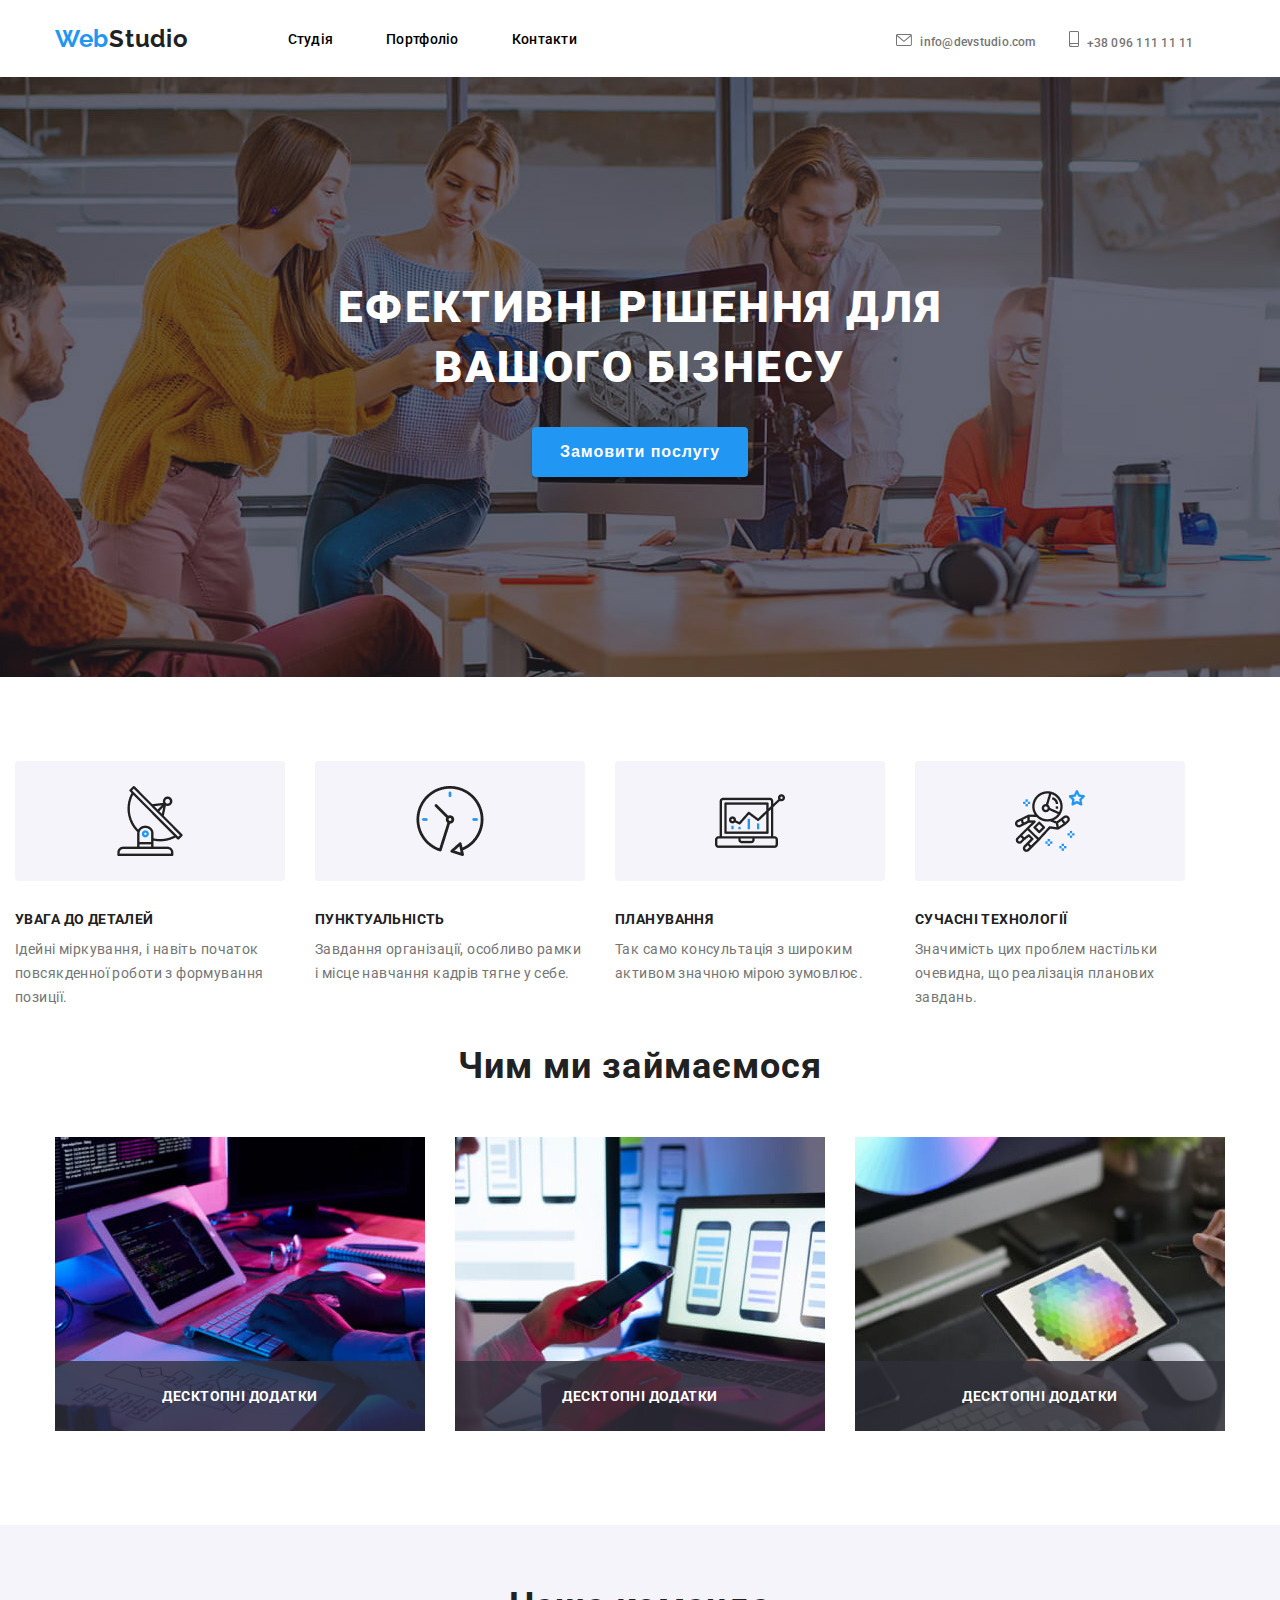
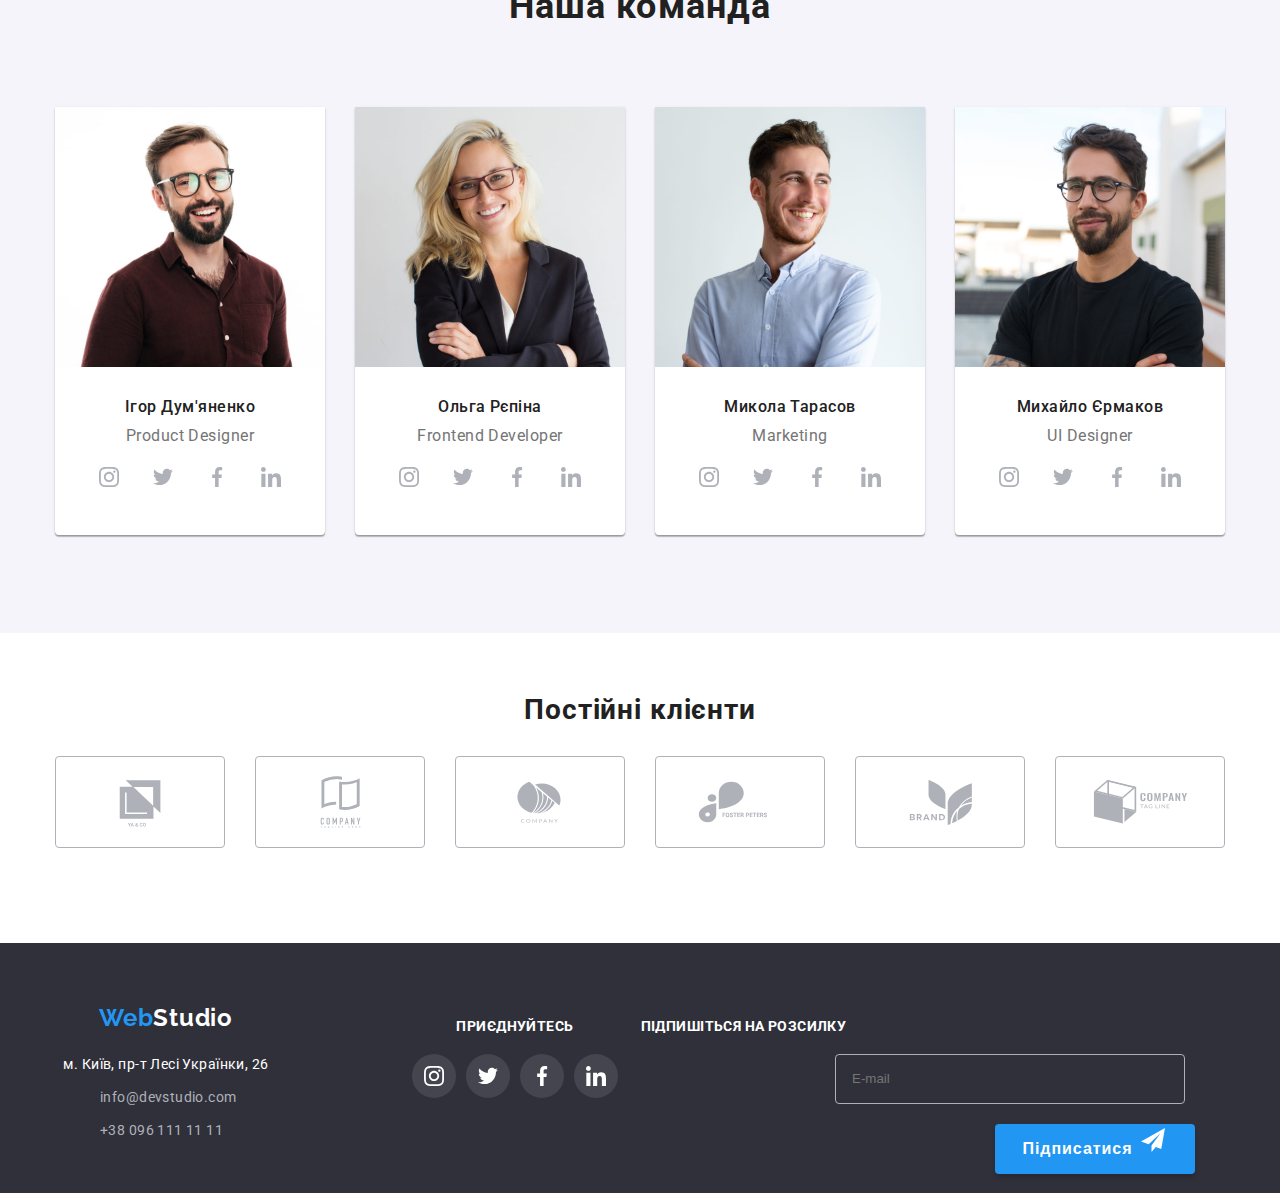
==== commit b3cced8a: "some" ====
--- a/index.html
+++ b/index.html
@@ -404,7 +404,7 @@
                         </li>
                     </ul>
                 </div>
-                <!-- <div class="footer__modal">
+                <div class="footer__modal">
                     <h4 class="footer__label-title">Підпишіться на розсилку</h4>
                     <form class="footer__form">
                         <label for="Email" class="footer__label">
@@ -415,7 +415,7 @@
                             <use href="./images/icons/symbol-defs.svg#icon-icon-send"></use>
                         </svg>
                     </form>
-                </div> -->
+                </div>
             </div>
         </div>
     </footer>
--- a/css/main.min.css
+++ b/css/main.min.css
@@ -1 +1 @@
-.project__text,.works__text{color:#757575;font-size:14px;font-weight:400}.footer__link-subtitle,.photos__subtitle{color:#fff;font-size:14px;font-weight:700}.client__title,.photos__title{color:#212121;text-align:center;font-size:36px;font-weight:700;letter-spacing:1.08px;margin-top:94px}.nav__button,.project__subtitle{color:#212121;font-size:16px}.nav,.modal__button-close,.client__list,.team__icons-link,.hero{display:flex;align-items:center;justify-content:center}*,*::after,*::before{margin:0;padding:0;border:none;box-sizing:border-box}h1,h2,h3,h4,h5,h6,p{margin:0}p:last-child{margin-bottom:0}ul{margin:0;padding:0;list-style:none}a{color:currentColor;text-decoration:none}button{cursor:pointer}img{display:block;max-width:100%;height:auto}body{font-family:"Roboto",sans-serif}.container{width:100%;margin:0 auto;padding:0 15px}.section{margin-bottom:94px}@media screen and (min-width: 480px){.container{width:480px}}@media screen and (min-width: 768px){.container{width:768px}}@media screen and (min-width: 1200px){.container{width:1200px}}.header{padding-top:10px;padding-bottom:10px}.header .container{display:flex;align-items:center;justify-content:space-between}.header__logo{color:#2196f3;font-family:"Raleway";font-size:24px;font-weight:700;letter-spacing:.72px}.header__logo--colored{color:#212121}.header__nav-list{display:none}.header__contact-list{display:none}@media screen and (min-width: 768px){.mobile__menu{display:none}.header{justify-content:center}.header__nav-list{display:flex;gap:51px}.header__nav-link{font-size:14px;font-weight:500;letter-spacing:.28px}.header__nav-link:hover{color:#2196f3}.header .current__studio::after{content:"";width:47px;height:4px;border-radius:2px;background-color:#2196f3}.header__contact-list{display:flex;flex-direction:column;margin-left:69px;gap:10px}.header__contact-link{font-size:12px;font-weight:500;letter-spacing:.24px;color:#757575}.header__contact-icons{fill:#757575;margin-right:8px}}@media screen and (min-width: 1200px){.header{justify-content:center;padding-top:24px;padding-bottom:24px}.header__nav-list{display:flex;gap:53px;margin-right:150px}.header__nav-link{transition:background-color,color 250ms cubic-bezier(0.4, 0, 0.2, 1)}.header__nav-link:hover{color:#2196f3}.header__contact-list{width:300px;height:16px;text-align:center;flex-wrap:wrap;gap:30px;margin-right:30px}.header__contact-link{margin-top:20px;font-size:12px;font-weight:500;letter-spacing:.24px}.header #number{margin-top:27px}}.hero{background-image:linear-gradient(to right, rgba(47, 48, 58, 0.4), rgba(47, 48, 58, 0.4)),url(../images/hero/img.jpg);height:400px;background-repeat:no-repeat;background-position:center;background-size:cover}.hero__title{color:#fff;text-align:center;font-size:26px;font-weight:900;line-height:161%;letter-spacing:1.56px;text-transform:uppercase;width:360px;margin:0 auto}.hero__btn{color:#fff;text-align:center;font-size:16px;font-weight:700;line-height:187.5%;letter-spacing:.96px;border-radius:4px;background:#2196f3;box-shadow:0px 2px 2px 0px rgba(0,0,0,.12),0px 1px 2px 0px rgba(0,0,0,.08),0px 3px 1px 0px rgba(0,0,0,.1);width:200px;height:50px;display:block;margin:0 auto;margin-top:30px}@media screen and (min-width: 768px){.hero{height:400px}.hero__title{font-size:26px;line-height:42px;letter-spacing:1.56px;width:360px}.hero__btn{display:block;width:200px;margin-top:30px}}@media screen and (min-width: 1200px){.hero{height:600px}.hero__title{font-size:44px;line-height:60px;letter-spacing:2.46px;width:696px}.hero__btn{display:block;width:216px;height:50px;color:#fff}}.works__list{flex-wrap:wrap}.works__item::before{content:"";display:block;border-radius:4px;background-color:#f5f4fa;width:450px;height:120px;margin-top:30px}.works__item:nth-child(1)::before{background-image:url(../images/works/antenna.png);background-repeat:no-repeat;background-position:center}.works__item:nth-child(2)::before{background-image:url(../images/works/clock.png);background-repeat:no-repeat;background-position:center}.works__item:nth-child(3)::before{background-image:url(../images/works/diagram.png);background-repeat:no-repeat;background-position:center}.works__item:nth-child(4)::before{background-image:url(../images/works/astronaut.png);background-repeat:no-repeat;background-position:center}.works__subtitle{color:#212121;text-align:center;font-size:14px;font-weight:700;letter-spacing:.42px;text-transform:uppercase;margin-bottom:10px;margin-top:30px}.works__text{line-height:24px;letter-spacing:.42px}@media screen and (min-width: 768px){.works{display:flex;height:580px;width:768px;margin-bottom:auto}.works__list{display:flex;flex-wrap:wrap;height:478px;width:768px;gap:30px;margin-top:-40px}.works__item::before{content:"";width:354px;height:120px}.works__item:nth-child(1)::before{background-image:url(../images/works/antenna.png);background-repeat:no-repeat;background-position:center}.works__item:nth-child(2)::before{background-image:url(../images/works/clock.png);background-repeat:no-repeat;background-position:center}.works__item:nth-child(3)::before{background-image:url(../images/works/diagram.png);background-repeat:no-repeat;background-position:center}.works__item:nth-child(4)::before{background-image:url(../images/works/astronaut.png);background-repeat:no-repeat;background-position:center}.works__subtitle{text-align:start}.works__text{width:354px}}@media screen and (min-width: 1200px){.works{display:flex;justify-content:flex-start;height:250px}.works__list{display:flex;justify-content:flex-start;height:250px;width:1200px}.works__item::before{content:"";width:270px;height:120px}.works__item:nth-child(1)::before{background-image:url(../images/works/antenna.png);background-repeat:no-repeat;background-position:center}.works__item:nth-child(2)::before{background-image:url(../images/works/clock.png);background-repeat:no-repeat;background-position:center}.works__item:nth-child(3)::before{background-image:url(../images/works/diagram.png);background-repeat:no-repeat;background-position:center}.works__item:nth-child(4)::before{background-image:url(../images/works/astronaut.png);background-repeat:no-repeat;background-position:center}.works__subtitle{text-align:start}.works__text{width:270px}}.team{display:flex;background-color:#f5f4fa}.team__title{color:#212121;text-align:center;font-size:28px;font-weight:700;letter-spacing:.84px;margin-top:60px;margin-bottom:30px}.team__list{flex-wrap:wrap;gap:30px;margin-bottom:50px}.team__item{width:450px;height:630px;border-radius:0px 0px 4px 4px;background:#fff;margin-top:20px;box-shadow:0px 2px 1px 0px rgba(0,0,0,.2),0px 1px 1px 0px rgba(0,0,0,.14),0px 1px 3px 0px rgba(0,0,0,.12)}.team__item__content{padding:30px 32px}.team__subtitle{color:#212121;text-align:center;font-size:16px;font-weight:500;letter-spacing:.48px;margin-bottom:10px}.team__text{color:#757575;text-align:center;font-size:16px;font-weight:400;letter-spacing:.48px;margin-top:10px}.team__img{width:450px;height:460px}.team__icons{display:flex;justify-content:center;gap:10px;margin-bottom:auto;margin-top:auto}.team__icons-link{width:44px;height:44px;border-radius:50%;fill:#afb1b8;transition:background-color,fill 250ms cubic-bezier(0.4, 0, 0.2, 1)}.team__icons-link:hover,.team__icons-link:focus{background-color:#2196f3;fill:#fff}.team .sociale__icons{width:20px;height:20px}@media screen and (min-width: 768px){.team{height:1300px}.team__title{font-size:28px;letter-spacing:.84px;margin-top:60px;margin-bottom:30px}.team__list{display:flex;flex-wrap:wrap;width:740px;height:1100px}.team__item{width:354px;height:540px;padding-bottom:60px;margin:0}.team__subtitle{margin-bottom:10px;margin-top:auto}.team__img{width:354px;height:374px}.team__icons{gap:10px;margin-top:-20px}.team__icons-link{width:44px;height:44px;border-radius:50%;fill:#afb1b8;transition:background-color,fill 250ms cubic-bezier(0.4, 0, 0.2, 1)}.team__icons-link:hover,.team__icons-link:focus{background-color:#2196f3;fill:#fff;transition:background-color,fill 250ms cubic-bezier(0.4, 0, 0.2, 1)}.team .sociale__icons{width:20px;height:20px}}@media screen and (min-width: 1200px){.team{height:708px;display:flex;background-color:#f5f4fa}.team__title{color:#212121;text-align:center;font-size:36px;font-weight:700;letter-spacing:1.08px}.team__list{display:flex;flex-wrap:wrap;width:1200px;gap:30px}.team__item{width:270px;height:428px;border-radius:0px 0px 4px 4px;background:#fff;margin-bottom:94px;margin-top:50px;box-shadow:0px 2px 1px 0px rgba(0,0,0,.2),0px 1px 1px 0px rgba(0,0,0,.14),0px 1px 3px 0px rgba(0,0,0,.12)}.team__subtitle{color:#212121;text-align:center;font-size:16px;font-weight:500;letter-spacing:.48px;margin-bottom:10px}.team__text{color:#757575;text-align:center;font-size:16px;font-weight:400;letter-spacing:.48px}.team__img{width:270px;height:260px}.team__icons{gap:10px;margin-top:-20px}.team__icons-link{width:44px;height:44px;border-radius:50%;fill:#afb1b8;transition:background-color,fill 250ms cubic-bezier(0.4, 0, 0.2, 1)}.team__icons-link:hover,.team__icons-link:focus{background-color:#2196f3;fill:#fff}.team .sociale__icons{width:20px;height:20px}}.photos .container{width:1200px}.photos__list{display:flex;justify-content:space-between;margin-top:50px;gap:30px}.photos__item{position:relative}.photos__subtitle{position:absolute;bottom:94px;background-color:rgba(47,48,58,.8);width:100%;height:70px;text-align:center;letter-spacing:.42px;text-transform:uppercase;padding:27px 107px}.photos__img{width:370px;height:294px;flex-shrink:0;margin-bottom:94px}@media screen and (min-width: 480px){.photos{display:none}}@media screen and (min-width: 768px){.photos{display:none}}@media screen and (min-width: 1200px){.photos{display:flex;margin-top:-70px}}.client{height:298px;background:#fff}.client__title{margin-bottom:50px}.client__list{gap:30px;color:#2196f3}.client__item{align-items:center;justify-content:center;text-align:center;width:170px;height:92px;border-radius:4px;border:1px solid #afb1b8;fill:#afb1b8;transition:border-color,fill 250ms cubic-bezier(0.4, 0, 0.2, 1)}.client__item:hover{border-color:#2196f3;fill:currentColor}.client__icons{width:106px;height:60px;align-items:center;justify-content:center;text-align:center;margin:16px 32px}@media screen and (min-width: 480px){.client{height:500px}.client__title{font-size:28px;font-weight:700;letter-spacing:.84px;margin-bottom:50px;margin-top:60px}.client__list{justify-content:center;flex-wrap:wrap}}@media screen and (min-width: 768px){.client{height:350px}.client__title{font-size:28px;font-weight:700;letter-spacing:.84px;margin-bottom:30px;margin-top:60px}.client__list{justify-content:center;flex-wrap:wrap}}@media screen and (min-width: 1200px){.client{height:250px}.client__title{font-size:28px;font-weight:700;letter-spacing:.84px;margin-bottom:30px;margin-top:60px}.client__list{justify-content:center;flex-wrap:wrap}}.footer{padding-top:60px;padding-bottom:60px;background:#2f303a;text-align:center}.footer__logo-colored{color:#fff}.footer__list{margin-top:20px}.footer__item:not(:last-child){margin-bottom:9px}.footer__link{color:#afb1b8;text-align:center;font-size:14px;font-weight:400;line-height:24px;letter-spacing:.42px;margin-left:150px}.footer__link-adrees{color:#fff;text-align:center;font-size:14px;font-weight:400;line-height:24px;letter-spacing:.42px}.footer__div-link{display:flex;align-items:center;flex-wrap:wrap;flex-direction:column;margin-top:60px}.footer__icons .team__icons-link{transition:background-color 250ms cubic-bezier(0.4, 0, 0.2, 1);background-color:rgba(255,255,255,.1)}.footer__icons .team__icons-link:hover{background-color:#2196f3}.footer__icons{display:flex;align-items:center;gap:10px;margin-top:20px}.footer__link-subtitle{letter-spacing:.42px;text-transform:uppercase}.footer .social__icons{width:20px;height:20px;fill:#fff}.footer__link{display:flex}.footer__modal{display:flex;flex-direction:column;justify-content:center;margin-top:60px}.footer__label-title{color:#fff;font-size:14px;font-weight:700;letter-spacing:.42px;text-transform:uppercase;margin-bottom:20px}.footer__form{position:relative}.footer__label{width:358px;height:50px;margin:auto}.footer__input{width:358px;height:50px;border-radius:4px;border:1px solid #afb1b8;background-color:rgba(0,0,0,0);padding-left:16px}.footer__form-button{width:200px;height:50px;flex-shrink:0;border-radius:4px;background:#2196f3;box-shadow:0px 4px 4px 0px rgba(0,0,0,.15);color:#fff;text-align:center;font-size:16px;font-weight:700;line-height:30px;letter-spacing:.96px;padding-right:35px;margin-left:12px;margin-top:20px}.footer__form-svg{position:absolute;width:24px;height:24px;right:150px;top:83px}@media screen and (min-width: 768px){.footer{height:463px;position:relative}.footer__div-logo{width:322px;position:absolute;right:500px;text-align:center}.footer__logo{margin-left:110px}.footer__link-adrees{margin-left:110px}.footer__div-link{position:absolute;right:89px;top:15px;margin-top:60px}.footer__link-subtitle{margin-left:100px}.footer__icons{margin-left:100px}.footer__modal{display:flex;align-items:center;justify-content:center;width:450px;position:absolute;bottom:60px;left:140px}.footer__label-title{width:207px}.footer__form{position:relative;flex-wrap:wrap}.footer__label-title{margin-bottom:20px;margin-left:37px;margin-top:60px}.footer__input{width:450px;height:50px;border-radius:4px;border:1px solid #afb1b8;background-color:rgba(0,0,0,0);margin-left:20px}.footer__form-button{margin-top:20px;margin-left:40px}.footer__form-svg{position:absolute;right:140px;top:84px}}@media screen and (min-width: 1200px){.footer{display:flex;height:250px;position:relative}.footer__div-logo{position:absolute;text-align:center;left:-50px}.footer__div-link{position:absolute;margin-top:60px;left:0;right:350px}.footer__modal{position:absolute;width:570px;height:90px;left:790px;margin-bottom:55px}.footer__label-title{margin-right:700px;padding-top:60px}.footer__form{position:relative;width:580px;height:50px;margin-bottom:65px}.footer__input{width:350px;height:50px;border-radius:4px;margin-right:150px}.footer__form-button{width:200px}.footer__form-svg{position:absolute;right:200px;top:74px}}.backdrop{position:fixed;top:0;left:0;width:100%;height:100%;background-color:rgba(0,0,0,.5);opacity:1}.backdrop.is-hidden{opacity:0;pointer-events:none;visibility:hidden}.modal{position:absolute;top:50%;left:50%;transform:translate(-50%, -50%) scale(1);transition:transform 250ms cubic-bezier(0.4, 0, 0.2, 1);width:450px;height:609px;border-radius:4px;padding:40px;background:#fff;box-shadow:0px 1px 3px 0px rgba(0,0,0,.12),0px 1px 1px 0px rgba(0,0,0,.14),0px 2px 1px 0px rgba(0,0,0,.2)}.modal__button-close{position:absolute;right:8px;top:8px;width:30px;height:30px;border:1px solid rgba(0,0,0,.1);border-radius:50%;background-color:#fff}.modal__button-close__svg{width:18px;height:18px}.modal__button-close:hover .button__svg{fill:#2196f3}.modal__title{color:#212121;text-align:center;font-size:20px;font-weight:700;letter-spacing:.6px;margin-bottom:12px}.modal__form{display:flex;justify-content:center;align-items:center;flex-direction:column;gap:10px;height:469px}.modal .form__label{color:#757575;font-size:12px;font-weight:400;letter-spacing:.12px;margin-top:10px;margin-left:0px}.modal .label__thumb{display:flex}.modal .form__input{width:370px;height:40px;border-radius:4px;border:1px solid rgba(33,33,33,.2);padding-left:40px}.modal .form__input:focus{border-color:#2196f3;outline:none}.modal .form__input:focus+.label__svg{fill:#2196f3}.modal .label__svg{position:absolute;width:18px;height:18px;left:50px;top:200px}.modal .label__svg:hover .label__svg:focus{fill:currentColor}.modal #icon__vector{position:absolute;width:18px;height:18px;left:50px;top:120px}.modal #icon__phone{position:absolute;width:18px;height:18px;left:50px;top:195px}.modal #icon__email{position:absolute;width:18px;height:18px;left:50px;top:267px}.modal .label__four{width:370px;height:120px;display:flex;flex-direction:column;color:#757575;font-size:12px;font-weight:400;letter-spacing:.12px;margin-bottom:20px;margin-top:10px}.modal .text__label{border-radius:4px;border:1px solid rgba(33,33,33,.2);color:#afb1b8;font-size:12px;font-weight:400;letter-spacing:.12px;padding-top:10px;padding-left:16px;margin-top:4px;resize:none}.modal .checkbox__input{display:flex;flex-direction:row-reverse;width:16px;height:15px;margin-top:-2px}.modal .checkbox__title{color:#757575;font-size:12px;font-weight:400;letter-spacing:.42px;margin-left:2px}.modal .checkbox__link{color:#2196f3;font-size:12px;font-weight:400;text-decoration-line:underline;font-size:12px;letter-spacing:.36px}.modal .checkbox__thumb{display:flex;height:30px;width:360px;fill:#212121;margin-top:3px;gap:8px;margin-bottom:20px}.modal .form__btn{display:block;color:#fff;text-align:center;font-size:16px;font-weight:700;line-height:30px;letter-spacing:.96px;width:200px;height:50px;flex-shrink:0;border-radius:4px;background:#2196f3;box-shadow:0px 4px 4px 0px rgba(0,0,0,.15)}@media screen and (min-width: 768px){.modal{width:450px;height:609px}}.burger__input[type=checkbox],.burger__label{display:none}@media screen and (max-width: 767px){nav{order:1}.burger__label{display:block;height:30px;width:30px;margin-left:auto;position:relative}.burger__label:hover{cursor:pointer}.burger__label span{top:15px}.burger__label span,.burger__label span::before,.burger__label span::after{content:"";display:block;width:25px;height:2px;background:#333;position:absolute;z-index:5;right:0;transition:.3s}.burger__label span::before{top:-8px}.burger__label span::after{top:8px}.burger__input[type=checkbox]:checked~.mobile__menu{display:flex;flex-direction:column}.burger__input[type=checkbox]:checked~.burger__label span{transform:rotate(-45deg)}.burger__input[type=checkbox]:checked~.burger__label span::before{top:0;transform:rotate(0)}.burger__input[type=checkbox]:checked~.burger__label span::after{top:0;transform:rotate(90deg)}.mobile__menu{position:absolute;top:0;left:0;z-index:2;width:100vw;height:100vh;padding:48px 40px;background:#fff;transform:translateX(100%);overflow:hidden;display:flex;flex-direction:column-reverse;justify-content:space-between}.mobile__nav-item{margin-bottom:32px}.mobile__nav-link{color:#212121;font-size:40px;font-weight:500;letter-spacing:.8px}.mobile__menu-link:hover{color:#2196f3}.mobile__contact-list{margin-bottom:64px}.mobile__contact-item:not(:last-child){margin-bottom:32px}.mobile__contact_tell-link{color:#2196f3;font-size:34px;font-weight:500;letter-spacing:.68px}.mobile__contact_email-link{color:#757575;font-size:24px;font-weight:500;letter-spacing:.48px}.mobile__social-list{display:flex;align-items:center;gap:10px}.mobile__social-item:not(:last-child){border-right:1px solid rgba(33,33,33,.2);padding-right:10px}.mobile__social-link{color:#2196f3;font-size:18px;font-weight:500;line-height:22px;letter-spacing:.36px}}.project__list{display:flex;align-self:center;flex-wrap:wrap;margin:20px 24px}.project__item{margin-left:30px;margin-top:30px;flex-basis:calc((100% - 90px)/3);border:1px solid #fff}.project__item:hover{box-shadow:1px 4px 6px 0px rgba(0,0,0,.16),0px 4px 4px 0px rgba(0,0,0,.06),0px 1px 1px 0px rgba(0,0,0,.12)}.project__subtitle{font-weight:700;line-height:36px;letter-spacing:1.08px;padding-left:20px;padding-top:15px}.project__text{line-height:30px;letter-spacing:.48px;padding-left:20px;padding-top:5px;padding-bottom:10px}.project .div__projects{position:relative;overflow:hidden}.project .div__projects:hover .overlay{transform:translateY(0)}.project .overlay{position:absolute;bottom:0;width:100%;height:100%;background:#2196f3;transform:translateY(100%);transition:transform 250ms cubic-bezier(0.4, 0, 0.2, 1)}.project .overlay__text{width:322px;color:#fff;font-size:18px;font-weight:400;line-height:28px;letter-spacing:.54px;margin:63px 24px}@media screen and (min-width: 480px){.project__list{flex-direction:column;align-self:center;flex-wrap:wrap;margin:20px 24px}.project__item{width:450px;height:404px;margin-left:-25px}.project__img{width:450px;height:px;background-size:cover}.project__subtitle{font-size:18px;padding-left:24px;padding-top:20px}.project__text{font-size:16px;padding-left:24px;padding-top:2px;padding-bottom:20px}.project .div__projects{position:relative;overflow:hidden}.project .div__projects:hover .overlay{transform:translateY(0)}.project .overlay{position:absolute;bottom:0;width:100%;height:100%;background:#2196f3;transform:translateY(100%);transition:transform 250ms cubic-bezier(0.4, 0, 0.2, 1)}.project .overlay__text{width:322px;color:#fff;font-size:18px;font-weight:400;line-height:28px;letter-spacing:.54px;margin:63px 24px}}.nav{margin-top:94px;margin-bottom:20px}.nav__list{display:flex;justify-content:center;gap:8px}.nav__button{text-align:center;font-weight:500;line-height:26px;letter-spacing:.48px;border-radius:4px;padding:6px 22px;background-color:#f5f4fa;transition:background-color,color 250ms cubic-bezier(0.4, 0, 0.2, 1)}.nav__button:hover{color:#fff;background:#2196f3;box-shadow:0px 2px 2px 0px rgba(0,0,0,.12),0px 1px 2px 0px rgba(0,0,0,.08),0px 3px 1px 0px rgba(0,0,0,.1)}@media screen and (min-width: 480px){.nav{margin-top:60px}.nav__list{justify-content:flex-start;flex-wrap:wrap;width:400px;height:91px}}/*# sourceMappingURL=main.min.css.map */+.project__text,.works__text{color:#757575;font-size:14px;font-weight:400}.footer__link-subtitle,.photos__subtitle{color:#fff;font-size:14px;font-weight:700}.client__title,.photos__title{color:#212121;text-align:center;font-size:36px;font-weight:700;letter-spacing:1.08px;margin-top:94px}.nav__button,.project__subtitle{color:#212121;font-size:16px}.nav,.modal__button-close,.client__list,.team__icons-link,.hero{display:flex;align-items:center;justify-content:center}*,*::after,*::before{margin:0;padding:0;border:none;box-sizing:border-box}h1,h2,h3,h4,h5,h6,p{margin:0}p:last-child{margin-bottom:0}ul{margin:0;padding:0;list-style:none}a{color:currentColor;text-decoration:none}button{cursor:pointer}img{display:block;max-width:100%;height:auto}body{font-family:"Roboto",sans-serif}.container{width:100%;margin:0 auto;padding:0 15px}.section{margin-bottom:94px}@media screen and (min-width: 480px){.container{width:480px}}@media screen and (min-width: 768px){.container{width:768px}}@media screen and (min-width: 1200px){.container{width:1200px}}.header{padding-top:10px;padding-bottom:10px}.header .container{display:flex;align-items:center;justify-content:space-between}.header__logo{color:#2196f3;font-family:"Raleway";font-size:24px;font-weight:700;letter-spacing:.72px}.header__logo--colored{color:#212121}.header__nav-list{display:none}.header__contact-list{display:none}@media screen and (min-width: 768px){.mobile__menu{display:none}.header{justify-content:center}.header__nav-list{display:flex;gap:51px}.header__nav-link{font-size:14px;font-weight:500;letter-spacing:.28px}.header__nav-link:hover{color:#2196f3}.header .current__studio::after{content:"";width:47px;height:4px;border-radius:2px;background-color:#2196f3}.header__contact-list{display:flex;flex-direction:column;margin-left:69px;gap:10px}.header__contact-link{font-size:12px;font-weight:500;letter-spacing:.24px;color:#757575}.header__contact-icons{fill:#757575;margin-right:8px}}@media screen and (min-width: 1200px){.header{justify-content:center;padding-top:24px;padding-bottom:24px}.header__nav-list{display:flex;gap:53px;margin-right:150px}.header__nav-link{transition:background-color,color 250ms cubic-bezier(0.4, 0, 0.2, 1)}.header__nav-link:hover{color:#2196f3}.header__contact-list{width:300px;height:16px;text-align:center;flex-wrap:wrap;gap:30px;margin-right:30px}.header__contact-link{margin-top:20px;font-size:12px;font-weight:500;letter-spacing:.24px}.header #number{margin-top:27px}}.hero{background-image:linear-gradient(to right, rgba(47, 48, 58, 0.4), rgba(47, 48, 58, 0.4)),url(../images/hero/img.jpg);height:400px;background-repeat:no-repeat;background-position:center;background-size:cover}.hero__title{color:#fff;text-align:center;font-size:26px;font-weight:900;line-height:161%;letter-spacing:1.56px;text-transform:uppercase;width:360px;margin:0 auto}.hero__btn{color:#fff;text-align:center;font-size:16px;font-weight:700;line-height:187.5%;letter-spacing:.96px;border-radius:4px;background:#2196f3;box-shadow:0px 2px 2px 0px rgba(0,0,0,.12),0px 1px 2px 0px rgba(0,0,0,.08),0px 3px 1px 0px rgba(0,0,0,.1);width:200px;height:50px;display:block;margin:0 auto;margin-top:30px}@media screen and (min-width: 768px){.hero{height:400px}.hero__title{font-size:26px;line-height:42px;letter-spacing:1.56px;width:360px}.hero__btn{display:block;width:200px;margin-top:30px}}@media screen and (min-width: 1200px){.hero{height:600px}.hero__title{font-size:44px;line-height:60px;letter-spacing:2.46px;width:696px}.hero__btn{display:block;width:216px;height:50px;color:#fff}}.works__list{flex-wrap:wrap}.works__item::before{content:"";display:block;border-radius:4px;background-color:#f5f4fa;width:450px;height:120px;margin-top:30px}.works__item:nth-child(1)::before{background-image:url(../images/works/antenna.png);background-repeat:no-repeat;background-position:center}.works__item:nth-child(2)::before{background-image:url(../images/works/clock.png);background-repeat:no-repeat;background-position:center}.works__item:nth-child(3)::before{background-image:url(../images/works/diagram.png);background-repeat:no-repeat;background-position:center}.works__item:nth-child(4)::before{background-image:url(../images/works/astronaut.png);background-repeat:no-repeat;background-position:center}.works__subtitle{color:#212121;text-align:center;font-size:14px;font-weight:700;letter-spacing:.42px;text-transform:uppercase;margin-bottom:10px;margin-top:30px}.works__text{line-height:24px;letter-spacing:.42px}@media screen and (min-width: 768px){.works{display:flex;height:580px;width:768px;margin-bottom:auto}.works__list{display:flex;flex-wrap:wrap;height:478px;width:768px;gap:30px;margin-top:-40px}.works__item::before{content:"";width:354px;height:120px}.works__item:nth-child(1)::before{background-image:url(../images/works/antenna.png);background-repeat:no-repeat;background-position:center}.works__item:nth-child(2)::before{background-image:url(../images/works/clock.png);background-repeat:no-repeat;background-position:center}.works__item:nth-child(3)::before{background-image:url(../images/works/diagram.png);background-repeat:no-repeat;background-position:center}.works__item:nth-child(4)::before{background-image:url(../images/works/astronaut.png);background-repeat:no-repeat;background-position:center}.works__subtitle{text-align:start}.works__text{width:354px}}@media screen and (min-width: 1200px){.works{display:flex;justify-content:flex-start;height:250px}.works__list{display:flex;justify-content:flex-start;height:250px;width:1200px}.works__item::before{content:"";width:270px;height:120px}.works__item:nth-child(1)::before{background-image:url(../images/works/antenna.png);background-repeat:no-repeat;background-position:center}.works__item:nth-child(2)::before{background-image:url(../images/works/clock.png);background-repeat:no-repeat;background-position:center}.works__item:nth-child(3)::before{background-image:url(../images/works/diagram.png);background-repeat:no-repeat;background-position:center}.works__item:nth-child(4)::before{background-image:url(../images/works/astronaut.png);background-repeat:no-repeat;background-position:center}.works__subtitle{text-align:start}.works__text{width:270px}}.team{display:flex;background-color:#f5f4fa}.team__title{color:#212121;text-align:center;font-size:28px;font-weight:700;letter-spacing:.84px;margin-top:60px;margin-bottom:30px}.team__list{flex-wrap:wrap;gap:30px;margin-bottom:50px}.team__item{width:450px;height:630px;border-radius:0px 0px 4px 4px;background:#fff;margin-top:20px;box-shadow:0px 2px 1px 0px rgba(0,0,0,.2),0px 1px 1px 0px rgba(0,0,0,.14),0px 1px 3px 0px rgba(0,0,0,.12)}.team__item__content{padding:30px 32px}.team__subtitle{color:#212121;text-align:center;font-size:16px;font-weight:500;letter-spacing:.48px;margin-bottom:10px}.team__text{color:#757575;text-align:center;font-size:16px;font-weight:400;letter-spacing:.48px;margin-top:10px}.team__img{width:450px;height:460px}.team__icons{display:flex;justify-content:center;gap:10px;margin-bottom:auto;margin-top:auto}.team__icons-link{width:44px;height:44px;border-radius:50%;fill:#afb1b8;transition:background-color,fill 250ms cubic-bezier(0.4, 0, 0.2, 1)}.team__icons-link:hover,.team__icons-link:focus{background-color:#2196f3;fill:#fff}.team .sociale__icons{width:20px;height:20px}@media screen and (min-width: 768px){.team{height:1300px}.team__title{font-size:28px;letter-spacing:.84px;margin-top:60px;margin-bottom:30px}.team__list{display:flex;flex-wrap:wrap;width:740px;height:1100px}.team__item{width:354px;height:540px;padding-bottom:60px;margin:0}.team__subtitle{margin-bottom:10px;margin-top:auto}.team__img{width:354px;height:374px}.team__icons{gap:10px;margin-top:-20px}.team__icons-link{width:44px;height:44px;border-radius:50%;fill:#afb1b8;transition:background-color,fill 250ms cubic-bezier(0.4, 0, 0.2, 1)}.team__icons-link:hover,.team__icons-link:focus{background-color:#2196f3;fill:#fff;transition:background-color,fill 250ms cubic-bezier(0.4, 0, 0.2, 1)}.team .sociale__icons{width:20px;height:20px}}@media screen and (min-width: 1200px){.team{height:708px;display:flex;background-color:#f5f4fa}.team__title{color:#212121;text-align:center;font-size:36px;font-weight:700;letter-spacing:1.08px}.team__list{display:flex;flex-wrap:wrap;width:1200px;gap:30px}.team__item{width:270px;height:428px;border-radius:0px 0px 4px 4px;background:#fff;margin-bottom:94px;margin-top:50px;box-shadow:0px 2px 1px 0px rgba(0,0,0,.2),0px 1px 1px 0px rgba(0,0,0,.14),0px 1px 3px 0px rgba(0,0,0,.12)}.team__subtitle{color:#212121;text-align:center;font-size:16px;font-weight:500;letter-spacing:.48px;margin-bottom:10px}.team__text{color:#757575;text-align:center;font-size:16px;font-weight:400;letter-spacing:.48px}.team__img{width:270px;height:260px}.team__icons{gap:10px;margin-top:-20px}.team__icons-link{width:44px;height:44px;border-radius:50%;fill:#afb1b8;transition:background-color,fill 250ms cubic-bezier(0.4, 0, 0.2, 1)}.team__icons-link:hover,.team__icons-link:focus{background-color:#2196f3;fill:#fff}.team .sociale__icons{width:20px;height:20px}}.photos .container{width:1200px}.photos__list{display:flex;justify-content:space-between;margin-top:50px;gap:30px}.photos__item{position:relative}.photos__subtitle{position:absolute;bottom:94px;background-color:rgba(47,48,58,.8);width:100%;height:70px;text-align:center;letter-spacing:.42px;text-transform:uppercase;padding:27px 107px}.photos__img{width:370px;height:294px;flex-shrink:0;margin-bottom:94px}@media screen and (min-width: 480px){.photos{display:none}}@media screen and (min-width: 768px){.photos{display:none}}@media screen and (min-width: 1200px){.photos{display:flex;margin-top:-70px}}.client{height:298px;background:#fff}.client__title{margin-bottom:50px}.client__list{gap:30px;color:#2196f3}.client__item{align-items:center;justify-content:center;text-align:center;width:170px;height:92px;border-radius:4px;border:1px solid #afb1b8;fill:#afb1b8;transition:border-color,fill 250ms cubic-bezier(0.4, 0, 0.2, 1)}.client__item:hover{border-color:#2196f3;fill:currentColor}.client__icons{width:106px;height:60px;align-items:center;justify-content:center;text-align:center;margin:16px 32px}@media screen and (min-width: 480px){.client{height:500px}.client__title{font-size:28px;font-weight:700;letter-spacing:.84px;margin-bottom:50px;margin-top:60px}.client__list{justify-content:center;flex-wrap:wrap}}@media screen and (min-width: 768px){.client{height:350px}.client__title{font-size:28px;font-weight:700;letter-spacing:.84px;margin-bottom:30px;margin-top:60px}.client__list{justify-content:center;flex-wrap:wrap}}@media screen and (min-width: 1200px){.client{height:250px}.client__title{font-size:28px;font-weight:700;letter-spacing:.84px;margin-bottom:30px;margin-top:60px}.client__list{justify-content:center;flex-wrap:wrap}}.footer{padding-top:60px;padding-bottom:60px;background:#2f303a;text-align:center}.footer__logo-colored{color:#fff}.footer__list{margin-top:20px}.footer__item:not(:last-child){margin-bottom:9px}.footer__link{color:#afb1b8;text-align:center;font-size:14px;font-weight:400;line-height:24px;letter-spacing:.42px;margin-left:150px}.footer__link-adrees{color:#fff;text-align:center;font-size:14px;font-weight:400;line-height:24px;letter-spacing:.42px}.footer__div-link{display:flex;align-items:center;flex-wrap:wrap;flex-direction:column;margin-top:60px}.footer__icons .team__icons-link{transition:background-color 250ms cubic-bezier(0.4, 0, 0.2, 1);background-color:rgba(255,255,255,.1)}.footer__icons .team__icons-link:hover{background-color:#2196f3}.footer__icons{display:flex;align-items:center;gap:10px;margin-top:20px}.footer__link-subtitle{letter-spacing:.42px;text-transform:uppercase}.footer .social__icons{width:20px;height:20px;fill:#fff}.footer__link{display:flex}.footer__modal{display:flex;flex-direction:column;justify-content:center;margin-top:60px}.footer__label-title{color:#fff;font-size:14px;font-weight:700;letter-spacing:.42px;text-transform:uppercase;margin-bottom:20px}.footer__form{position:relative}.footer__label{width:358px;height:50px;margin:auto}.footer__input{width:358px;height:50px;border-radius:4px;border:1px solid #afb1b8;background-color:rgba(0,0,0,0);padding-left:16px}.footer__form-button{width:200px;height:50px;flex-shrink:0;border-radius:4px;background:#2196f3;box-shadow:0px 4px 4px 0px rgba(0,0,0,.15);color:#fff;text-align:center;font-size:16px;font-weight:700;line-height:30px;letter-spacing:.96px;padding-right:35px;margin-left:12px;margin-top:20px}.footer__form-svg{position:absolute;width:24px;height:24px;right:150px;top:83px}@media screen and (min-width: 768px){.footer{height:463px;position:relative}.footer__div-logo{width:322px;position:absolute;right:500px;text-align:center}.footer__logo{margin-left:110px}.footer__link-adrees{margin-left:110px}.footer__div-link{position:absolute;right:89px;top:15px;margin-top:60px}.footer__link-subtitle{margin-left:100px}.footer__icons{margin-left:100px}.footer__modal{display:flex;align-items:center;justify-content:center;width:450px;position:absolute;bottom:60px;left:140px}.footer__label-title{width:207px}.footer__form{position:relative;flex-wrap:wrap}.footer__label-title{margin-bottom:20px;margin-left:37px;margin-top:60px}.footer__input{width:450px;height:50px;border-radius:4px;border:1px solid #afb1b8;background-color:rgba(0,0,0,0);margin-left:20px}.footer__form-button{margin-top:20px;margin-left:40px}.footer__form-svg{position:absolute;right:140px;top:84px}}@media screen and (min-width: 1200px){.footer{display:flex;height:250px;position:relative}.footer__div-logo{position:absolute;text-align:center;left:-50px}.footer__div-link{position:absolute;margin-top:60px;left:0;right:350px}.footer__modal{position:absolute;width:570px;height:90px;left:790px;margin-bottom:55px}.footer__label-title{margin-right:700px;padding-top:60px}.footer__form{position:relative;width:580px;height:50px;margin-bottom:65px}.footer__input{width:350px;height:50px;border-radius:4px;margin-right:150px}.footer__form-button{width:200px}.footer__form-svg{position:absolute;right:200px;top:74px}}.backdrop{position:fixed;top:0;left:0;width:100%;height:100%;background-color:rgba(0,0,0,.5);opacity:1}.backdrop.is-hidden{opacity:0;pointer-events:none;visibility:hidden}.modal{position:absolute;top:50%;left:50%;transform:translate(-50%, -50%) scale(1);transition:transform 250ms cubic-bezier(0.4, 0, 0.2, 1);width:450px;height:609px;border-radius:4px;padding:40px;background:#fff;box-shadow:0px 1px 3px 0px rgba(0,0,0,.12),0px 1px 1px 0px rgba(0,0,0,.14),0px 2px 1px 0px rgba(0,0,0,.2)}.modal__button-close{position:absolute;right:8px;top:8px;width:30px;height:30px;border:1px solid rgba(0,0,0,.1);border-radius:50%;background-color:#fff}.modal__button-close__svg{width:18px;height:18px}.modal__button-close:hover .button__svg{fill:#2196f3}.modal__title{color:#212121;text-align:center;font-size:20px;font-weight:700;letter-spacing:.6px;margin-bottom:12px}.modal__form{display:flex;justify-content:center;align-items:center;flex-direction:column;gap:10px;height:469px}.modal .form__label{color:#757575;font-size:12px;font-weight:400;letter-spacing:.12px;margin-top:10px;margin-left:0px}.modal .label__thumb{display:flex}.modal .form__input{width:370px;height:40px;border-radius:4px;border:1px solid rgba(33,33,33,.2);padding-left:40px}.modal .form__input:focus{border-color:#2196f3;outline:none}.modal .form__input:focus+.label__svg{fill:#2196f3}.modal .label__svg{position:absolute;width:18px;height:18px;left:50px;top:200px}.modal .label__svg:hover .label__svg:focus{fill:currentColor}.modal #icon__vector{position:absolute;width:18px;height:18px;left:50px;top:120px}.modal #icon__phone{position:absolute;width:18px;height:18px;left:50px;top:195px}.modal #icon__email{position:absolute;width:18px;height:18px;left:50px;top:267px}.modal .label__four{width:370px;height:120px;display:flex;flex-direction:column;color:#757575;font-size:12px;font-weight:400;letter-spacing:.12px;margin-bottom:20px;margin-top:10px}.modal .text__label{border-radius:4px;border:1px solid rgba(33,33,33,.2);color:#afb1b8;font-size:12px;font-weight:400;letter-spacing:.12px;padding-top:10px;padding-left:16px;margin-top:4px;resize:none}.modal .checkbox__input{display:flex;flex-direction:row-reverse;width:16px;height:15px;margin-top:-2px}.modal .checkbox__title{color:#757575;font-size:12px;font-weight:400;letter-spacing:.42px;margin-left:2px}.modal .checkbox__link{color:#2196f3;font-size:12px;font-weight:400;text-decoration-line:underline;font-size:12px;letter-spacing:.36px}.modal .checkbox__thumb{display:flex;height:30px;width:360px;fill:#212121;margin-top:3px;gap:8px;margin-bottom:20px}.modal .form__btn{display:block;color:#fff;text-align:center;font-size:16px;font-weight:700;line-height:30px;letter-spacing:.96px;width:200px;height:50px;flex-shrink:0;border-radius:4px;background:#2196f3;box-shadow:0px 4px 4px 0px rgba(0,0,0,.15)}@media screen and (min-width: 768px){.modal{width:450px;height:609px}}.burger__input[type=checkbox],.burger__label{display:none}@media screen and (max-width: 767px){nav{order:1}.burger__label{display:block;height:30px;width:30px;margin-left:auto;position:relative}.burger__label:hover{cursor:pointer}.burger__label span{top:15px}.burger__label span,.burger__label span::before,.burger__label span::after{content:"";display:block;width:25px;height:2px;background:#333;position:absolute;z-index:5;right:0;transition:.3s}.burger__label span::before{top:-8px}.burger__label span::after{top:8px}.burger__input[type=checkbox]:checked~.mobile__menu{display:flex;flex-direction:column}.burger__input[type=checkbox]:checked~.burger__label span{transform:rotate(-45deg)}.burger__input[type=checkbox]:checked~.burger__label span::before{top:0;transform:rotate(0)}.burger__input[type=checkbox]:checked~.burger__label span::after{top:0;transform:rotate(90deg)}.mobile__menu{position:absolute;top:0;left:0;z-index:2;width:100vw;height:100vh;padding:48px 40px;background:#fff;transform:translateX(100%);overflow:hidden;display:flex;flex-direction:column-reverse;justify-content:space-between}.mobile__nav-item{margin-bottom:32px}.mobile__nav-link{color:#212121;font-size:40px;font-weight:500;letter-spacing:.8px}.mobile__menu-link:hover{color:#2196f3}.mobile__contact-list{margin-bottom:64px}.mobile__contact-item:not(:last-child){margin-bottom:32px}.mobile__contact_tell-link{color:#2196f3;font-size:34px;font-weight:500;letter-spacing:.68px}.mobile__contact_email-link{color:#757575;font-size:24px;font-weight:500;letter-spacing:.48px}.mobile__social-list{display:flex;align-items:center;gap:10px}.mobile__social-item:not(:last-child){border-right:1px solid rgba(33,33,33,.2);padding-right:10px}.mobile__social-link{color:#2196f3;font-size:18px;font-weight:500;line-height:22px;letter-spacing:.36px}}.project__list{display:flex;align-self:center;flex-wrap:wrap;margin:20px 24px}.project__item{margin-left:30px;margin-top:30px;flex-basis:calc((100% - 90px)/3);border:1px solid #eee}.project__item:hover{box-shadow:1px 4px 6px 0px rgba(0,0,0,.16),0px 4px 4px 0px rgba(0,0,0,.06),0px 1px 1px 0px rgba(0,0,0,.12)}.project__subtitle{font-weight:700;line-height:36px;letter-spacing:1.08px;padding-left:20px;padding-top:15px}.project__text{line-height:30px;letter-spacing:.48px;padding-left:20px;padding-top:5px;padding-bottom:10px}.project .div__projects{position:relative;overflow:hidden}.project .div__projects:hover .overlay{transform:translateY(0)}.project .overlay{position:absolute;bottom:0;width:100%;height:100%;background:#2196f3;transform:translateY(100%);transition:transform 250ms cubic-bezier(0.4, 0, 0.2, 1)}.project .overlay__text{width:322px;color:#fff;font-size:18px;font-weight:400;line-height:28px;letter-spacing:.54px;margin:63px 24px}@media screen and (min-width: 480px){.project__list{flex-direction:column;align-self:center;flex-wrap:wrap;margin:20px 24px}.project__item{width:450px;height:404px;margin-left:-25px}.project__img{width:450px;height:px;background-size:cover}.project__subtitle{font-size:18px;padding-left:24px;padding-top:20px}.project__text{font-size:16px;padding-left:24px;padding-top:2px;padding-bottom:20px}.project .div__projects{position:relative;overflow:hidden}.project .div__projects:hover .overlay{transform:translateY(0)}.project .overlay{position:absolute;bottom:0;width:100%;height:100%;background:#2196f3;transform:translateY(100%);transition:transform 250ms cubic-bezier(0.4, 0, 0.2, 1)}.project .overlay__text{width:322px;color:#fff;font-size:18px;font-weight:400;line-height:28px;letter-spacing:.54px;margin:63px 24px}}@media screen and (min-width: 768px){.project{width:768px}.project__list{display:flex;flex-wrap:wrap;width:740px}.project__item{width:354px;height:440px}}.nav{margin-top:60px;margin-bottom:20px}.nav__list{display:flex;justify-content:flex-start;flex-wrap:wrap;width:400px;height:91px;gap:8px}.nav__button{text-align:center;font-weight:500;line-height:26px;letter-spacing:.48px;border-radius:4px;padding:6px 22px;background-color:#f5f4fa;transition:background-color,color 250ms cubic-bezier(0.4, 0, 0.2, 1)}.nav__button:hover{color:#fff;background:#2196f3;box-shadow:0px 2px 2px 0px rgba(0,0,0,.12),0px 1px 2px 0px rgba(0,0,0,.08),0px 3px 1px 0px rgba(0,0,0,.1)}@media screen and (min-width: 768px){.nav{margin-top:60px}.nav__list{display:flex;justify-content:center;flex-wrap:wrap;width:760px;gap:8px}.nav__button{text-align:center;font-weight:500;line-height:26px;letter-spacing:.48px;border-radius:4px;padding:6px 22px;background-color:#f5f4fa;transition:background-color,color 250ms cubic-bezier(0.4, 0, 0.2, 1)}.nav__button:hover{color:#fff;background:#2196f3;box-shadow:0px 2px 2px 0px rgba(0,0,0,.12),0px 1px 2px 0px rgba(0,0,0,.08),0px 3px 1px 0px rgba(0,0,0,.1)}}@media screen and (min-width: 1200px){.nav__list{margin-left:auto;margin-right:auto}}/*# sourceMappingURL=main.min.css.map */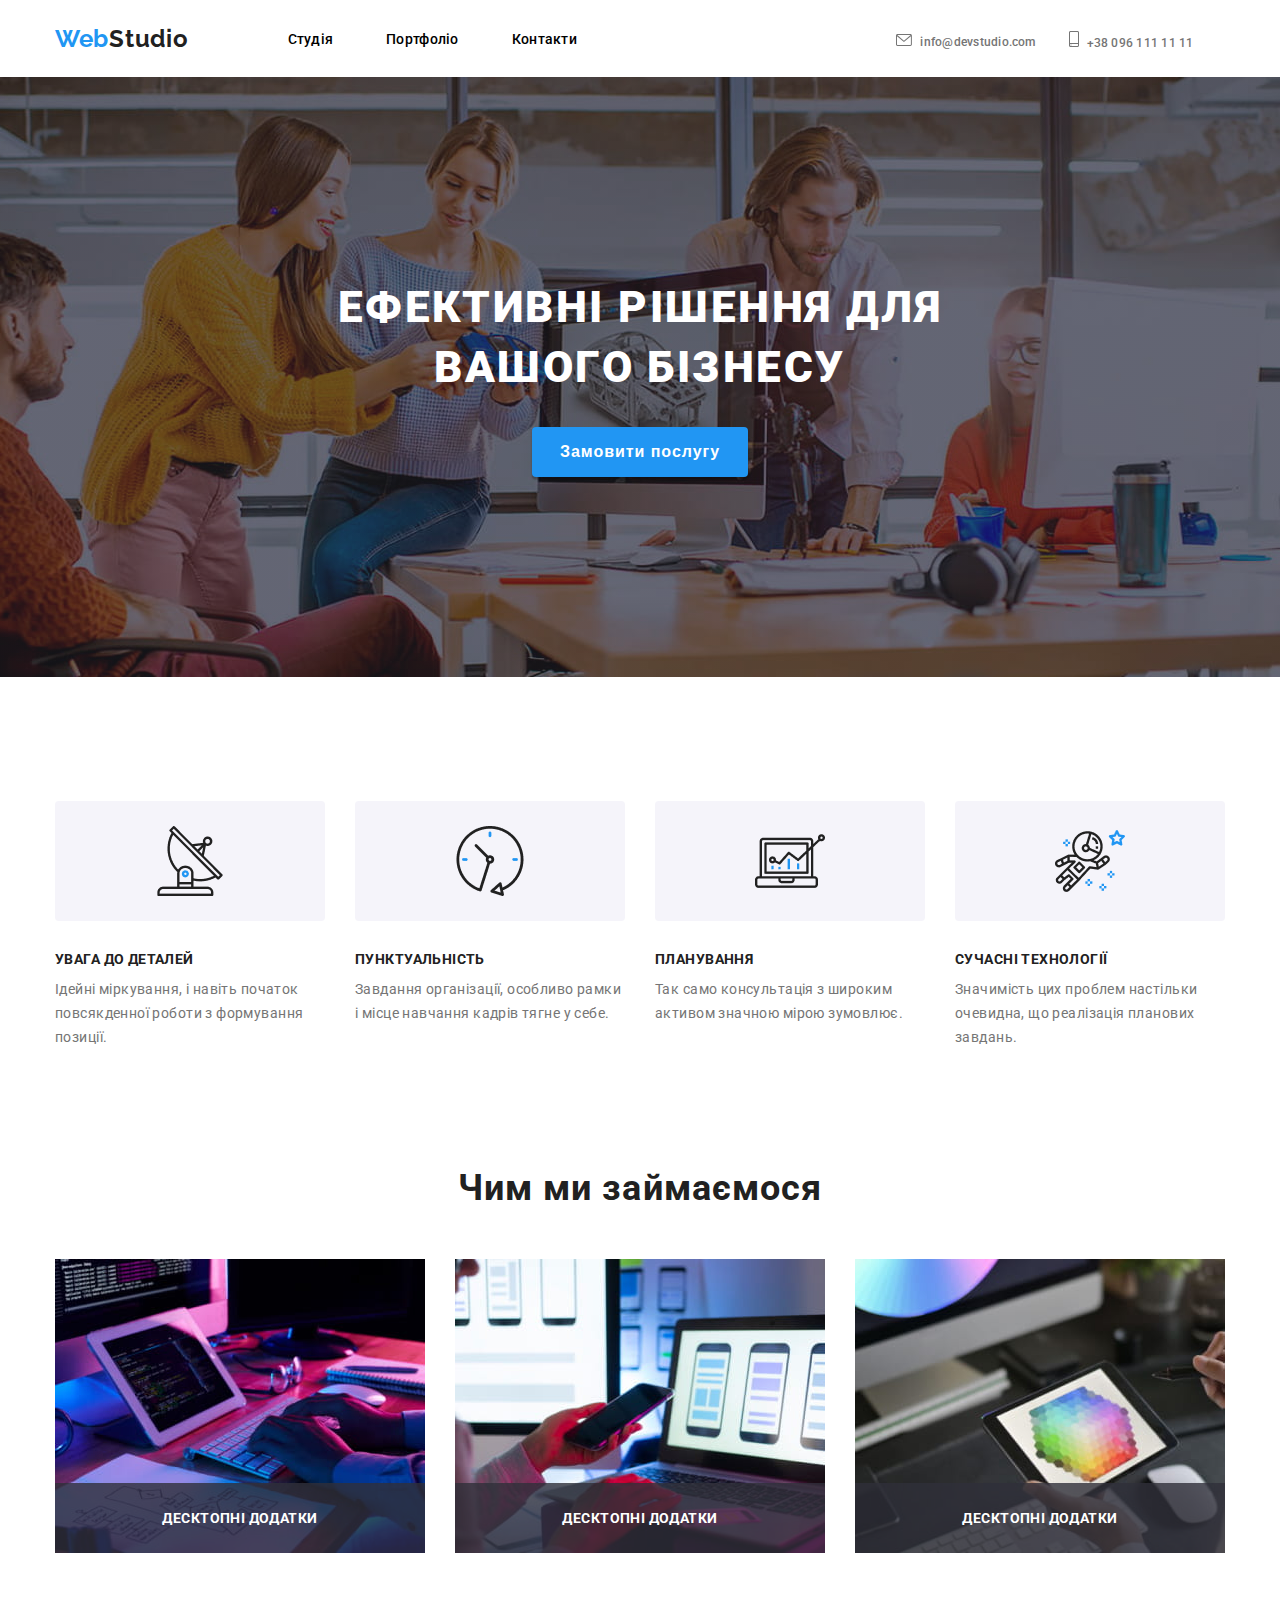
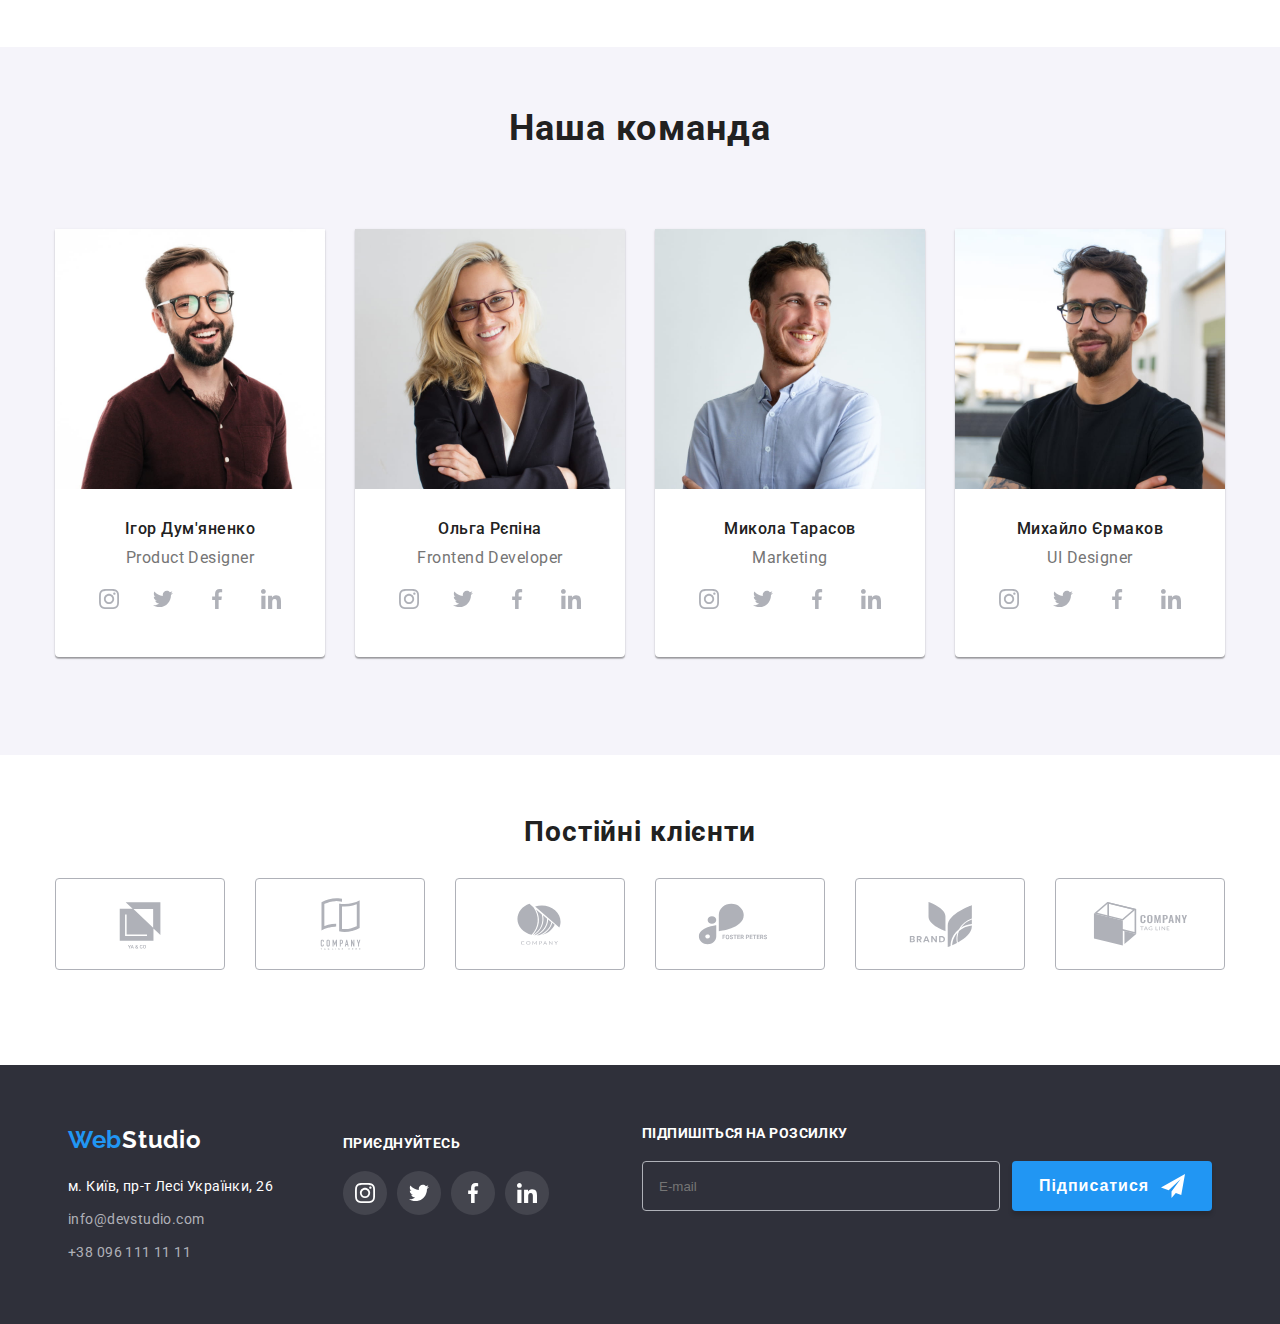
==== commit 57b9922d: "passed" ====
--- a/index.html
+++ b/index.html
@@ -410,10 +410,11 @@
                         <label for="Email" class="footer__label">
                             <input type="email" id="Email" class="footer__input" placeholder="E-mail">
                         </label>
-                        <button class="footer__form-button" type="button">Підписатися</button>
-                        <svg class="footer__form-svg">
-                            <use href="./images/icons/symbol-defs.svg#icon-icon-send"></use>
-                        </svg>
+                        <button class="footer__form-button" type="button">Підписатися
+                            <svg class="footer__form-svg">
+                                <use href="./images/icons/symbol-defs.svg#icon-icon-send"></use>
+                            </svg>
+                        </button>
                     </form>
                 </div>
             </div>
--- a/css/main.min.css
+++ b/css/main.min.css
@@ -1 +1 @@
-.project__text,.works__text{color:#757575;font-size:14px;font-weight:400}.footer__link-subtitle,.photos__subtitle{color:#fff;font-size:14px;font-weight:700}.client__title,.photos__title{color:#212121;text-align:center;font-size:36px;font-weight:700;letter-spacing:1.08px;margin-top:94px}.nav__button,.project__subtitle{color:#212121;font-size:16px}.nav,.modal__button-close,.client__list,.team__icons-link,.hero{display:flex;align-items:center;justify-content:center}*,*::after,*::before{margin:0;padding:0;border:none;box-sizing:border-box}h1,h2,h3,h4,h5,h6,p{margin:0}p:last-child{margin-bottom:0}ul{margin:0;padding:0;list-style:none}a{color:currentColor;text-decoration:none}button{cursor:pointer}img{display:block;max-width:100%;height:auto}body{font-family:"Roboto",sans-serif}.container{width:100%;margin:0 auto;padding:0 15px}.section{margin-bottom:94px}@media screen and (min-width: 480px){.container{width:480px}}@media screen and (min-width: 768px){.container{width:768px}}@media screen and (min-width: 1200px){.container{width:1200px}}.header{padding-top:10px;padding-bottom:10px}.header .container{display:flex;align-items:center;justify-content:space-between}.header__logo{color:#2196f3;font-family:"Raleway";font-size:24px;font-weight:700;letter-spacing:.72px}.header__logo--colored{color:#212121}.header__nav-list{display:none}.header__contact-list{display:none}@media screen and (min-width: 768px){.mobile__menu{display:none}.header{justify-content:center}.header__nav-list{display:flex;gap:51px}.header__nav-link{font-size:14px;font-weight:500;letter-spacing:.28px}.header__nav-link:hover{color:#2196f3}.header .current__studio::after{content:"";width:47px;height:4px;border-radius:2px;background-color:#2196f3}.header__contact-list{display:flex;flex-direction:column;margin-left:69px;gap:10px}.header__contact-link{font-size:12px;font-weight:500;letter-spacing:.24px;color:#757575}.header__contact-icons{fill:#757575;margin-right:8px}}@media screen and (min-width: 1200px){.header{justify-content:center;padding-top:24px;padding-bottom:24px}.header__nav-list{display:flex;gap:53px;margin-right:150px}.header__nav-link{transition:background-color,color 250ms cubic-bezier(0.4, 0, 0.2, 1)}.header__nav-link:hover{color:#2196f3}.header__contact-list{width:300px;height:16px;text-align:center;flex-wrap:wrap;gap:30px;margin-right:30px}.header__contact-link{margin-top:20px;font-size:12px;font-weight:500;letter-spacing:.24px}.header #number{margin-top:27px}}.hero{background-image:linear-gradient(to right, rgba(47, 48, 58, 0.4), rgba(47, 48, 58, 0.4)),url(../images/hero/img.jpg);height:400px;background-repeat:no-repeat;background-position:center;background-size:cover}.hero__title{color:#fff;text-align:center;font-size:26px;font-weight:900;line-height:161%;letter-spacing:1.56px;text-transform:uppercase;width:360px;margin:0 auto}.hero__btn{color:#fff;text-align:center;font-size:16px;font-weight:700;line-height:187.5%;letter-spacing:.96px;border-radius:4px;background:#2196f3;box-shadow:0px 2px 2px 0px rgba(0,0,0,.12),0px 1px 2px 0px rgba(0,0,0,.08),0px 3px 1px 0px rgba(0,0,0,.1);width:200px;height:50px;display:block;margin:0 auto;margin-top:30px}@media screen and (min-width: 768px){.hero{height:400px}.hero__title{font-size:26px;line-height:42px;letter-spacing:1.56px;width:360px}.hero__btn{display:block;width:200px;margin-top:30px}}@media screen and (min-width: 1200px){.hero{height:600px}.hero__title{font-size:44px;line-height:60px;letter-spacing:2.46px;width:696px}.hero__btn{display:block;width:216px;height:50px;color:#fff}}.works__list{flex-wrap:wrap}.works__item::before{content:"";display:block;border-radius:4px;background-color:#f5f4fa;width:450px;height:120px;margin-top:30px}.works__item:nth-child(1)::before{background-image:url(../images/works/antenna.png);background-repeat:no-repeat;background-position:center}.works__item:nth-child(2)::before{background-image:url(../images/works/clock.png);background-repeat:no-repeat;background-position:center}.works__item:nth-child(3)::before{background-image:url(../images/works/diagram.png);background-repeat:no-repeat;background-position:center}.works__item:nth-child(4)::before{background-image:url(../images/works/astronaut.png);background-repeat:no-repeat;background-position:center}.works__subtitle{color:#212121;text-align:center;font-size:14px;font-weight:700;letter-spacing:.42px;text-transform:uppercase;margin-bottom:10px;margin-top:30px}.works__text{line-height:24px;letter-spacing:.42px}@media screen and (min-width: 768px){.works{display:flex;height:580px;width:768px;margin-bottom:auto}.works__list{display:flex;flex-wrap:wrap;height:478px;width:768px;gap:30px;margin-top:-40px}.works__item::before{content:"";width:354px;height:120px}.works__item:nth-child(1)::before{background-image:url(../images/works/antenna.png);background-repeat:no-repeat;background-position:center}.works__item:nth-child(2)::before{background-image:url(../images/works/clock.png);background-repeat:no-repeat;background-position:center}.works__item:nth-child(3)::before{background-image:url(../images/works/diagram.png);background-repeat:no-repeat;background-position:center}.works__item:nth-child(4)::before{background-image:url(../images/works/astronaut.png);background-repeat:no-repeat;background-position:center}.works__subtitle{text-align:start}.works__text{width:354px}}@media screen and (min-width: 1200px){.works{display:flex;justify-content:flex-start;height:250px}.works__list{display:flex;justify-content:flex-start;height:250px;width:1200px}.works__item::before{content:"";width:270px;height:120px}.works__item:nth-child(1)::before{background-image:url(../images/works/antenna.png);background-repeat:no-repeat;background-position:center}.works__item:nth-child(2)::before{background-image:url(../images/works/clock.png);background-repeat:no-repeat;background-position:center}.works__item:nth-child(3)::before{background-image:url(../images/works/diagram.png);background-repeat:no-repeat;background-position:center}.works__item:nth-child(4)::before{background-image:url(../images/works/astronaut.png);background-repeat:no-repeat;background-position:center}.works__subtitle{text-align:start}.works__text{width:270px}}.team{display:flex;background-color:#f5f4fa}.team__title{color:#212121;text-align:center;font-size:28px;font-weight:700;letter-spacing:.84px;margin-top:60px;margin-bottom:30px}.team__list{flex-wrap:wrap;gap:30px;margin-bottom:50px}.team__item{width:450px;height:630px;border-radius:0px 0px 4px 4px;background:#fff;margin-top:20px;box-shadow:0px 2px 1px 0px rgba(0,0,0,.2),0px 1px 1px 0px rgba(0,0,0,.14),0px 1px 3px 0px rgba(0,0,0,.12)}.team__item__content{padding:30px 32px}.team__subtitle{color:#212121;text-align:center;font-size:16px;font-weight:500;letter-spacing:.48px;margin-bottom:10px}.team__text{color:#757575;text-align:center;font-size:16px;font-weight:400;letter-spacing:.48px;margin-top:10px}.team__img{width:450px;height:460px}.team__icons{display:flex;justify-content:center;gap:10px;margin-bottom:auto;margin-top:auto}.team__icons-link{width:44px;height:44px;border-radius:50%;fill:#afb1b8;transition:background-color,fill 250ms cubic-bezier(0.4, 0, 0.2, 1)}.team__icons-link:hover,.team__icons-link:focus{background-color:#2196f3;fill:#fff}.team .sociale__icons{width:20px;height:20px}@media screen and (min-width: 768px){.team{height:1300px}.team__title{font-size:28px;letter-spacing:.84px;margin-top:60px;margin-bottom:30px}.team__list{display:flex;flex-wrap:wrap;width:740px;height:1100px}.team__item{width:354px;height:540px;padding-bottom:60px;margin:0}.team__subtitle{margin-bottom:10px;margin-top:auto}.team__img{width:354px;height:374px}.team__icons{gap:10px;margin-top:-20px}.team__icons-link{width:44px;height:44px;border-radius:50%;fill:#afb1b8;transition:background-color,fill 250ms cubic-bezier(0.4, 0, 0.2, 1)}.team__icons-link:hover,.team__icons-link:focus{background-color:#2196f3;fill:#fff;transition:background-color,fill 250ms cubic-bezier(0.4, 0, 0.2, 1)}.team .sociale__icons{width:20px;height:20px}}@media screen and (min-width: 1200px){.team{height:708px;display:flex;background-color:#f5f4fa}.team__title{color:#212121;text-align:center;font-size:36px;font-weight:700;letter-spacing:1.08px}.team__list{display:flex;flex-wrap:wrap;width:1200px;gap:30px}.team__item{width:270px;height:428px;border-radius:0px 0px 4px 4px;background:#fff;margin-bottom:94px;margin-top:50px;box-shadow:0px 2px 1px 0px rgba(0,0,0,.2),0px 1px 1px 0px rgba(0,0,0,.14),0px 1px 3px 0px rgba(0,0,0,.12)}.team__subtitle{color:#212121;text-align:center;font-size:16px;font-weight:500;letter-spacing:.48px;margin-bottom:10px}.team__text{color:#757575;text-align:center;font-size:16px;font-weight:400;letter-spacing:.48px}.team__img{width:270px;height:260px}.team__icons{gap:10px;margin-top:-20px}.team__icons-link{width:44px;height:44px;border-radius:50%;fill:#afb1b8;transition:background-color,fill 250ms cubic-bezier(0.4, 0, 0.2, 1)}.team__icons-link:hover,.team__icons-link:focus{background-color:#2196f3;fill:#fff}.team .sociale__icons{width:20px;height:20px}}.photos .container{width:1200px}.photos__list{display:flex;justify-content:space-between;margin-top:50px;gap:30px}.photos__item{position:relative}.photos__subtitle{position:absolute;bottom:94px;background-color:rgba(47,48,58,.8);width:100%;height:70px;text-align:center;letter-spacing:.42px;text-transform:uppercase;padding:27px 107px}.photos__img{width:370px;height:294px;flex-shrink:0;margin-bottom:94px}@media screen and (min-width: 480px){.photos{display:none}}@media screen and (min-width: 768px){.photos{display:none}}@media screen and (min-width: 1200px){.photos{display:flex;margin-top:-70px}}.client{height:298px;background:#fff}.client__title{margin-bottom:50px}.client__list{gap:30px;color:#2196f3}.client__item{align-items:center;justify-content:center;text-align:center;width:170px;height:92px;border-radius:4px;border:1px solid #afb1b8;fill:#afb1b8;transition:border-color,fill 250ms cubic-bezier(0.4, 0, 0.2, 1)}.client__item:hover{border-color:#2196f3;fill:currentColor}.client__icons{width:106px;height:60px;align-items:center;justify-content:center;text-align:center;margin:16px 32px}@media screen and (min-width: 480px){.client{height:500px}.client__title{font-size:28px;font-weight:700;letter-spacing:.84px;margin-bottom:50px;margin-top:60px}.client__list{justify-content:center;flex-wrap:wrap}}@media screen and (min-width: 768px){.client{height:350px}.client__title{font-size:28px;font-weight:700;letter-spacing:.84px;margin-bottom:30px;margin-top:60px}.client__list{justify-content:center;flex-wrap:wrap}}@media screen and (min-width: 1200px){.client{height:250px}.client__title{font-size:28px;font-weight:700;letter-spacing:.84px;margin-bottom:30px;margin-top:60px}.client__list{justify-content:center;flex-wrap:wrap}}.footer{padding-top:60px;padding-bottom:60px;background:#2f303a;text-align:center}.footer__logo-colored{color:#fff}.footer__list{margin-top:20px}.footer__item:not(:last-child){margin-bottom:9px}.footer__link{color:#afb1b8;text-align:center;font-size:14px;font-weight:400;line-height:24px;letter-spacing:.42px;margin-left:150px}.footer__link-adrees{color:#fff;text-align:center;font-size:14px;font-weight:400;line-height:24px;letter-spacing:.42px}.footer__div-link{display:flex;align-items:center;flex-wrap:wrap;flex-direction:column;margin-top:60px}.footer__icons .team__icons-link{transition:background-color 250ms cubic-bezier(0.4, 0, 0.2, 1);background-color:rgba(255,255,255,.1)}.footer__icons .team__icons-link:hover{background-color:#2196f3}.footer__icons{display:flex;align-items:center;gap:10px;margin-top:20px}.footer__link-subtitle{letter-spacing:.42px;text-transform:uppercase}.footer .social__icons{width:20px;height:20px;fill:#fff}.footer__link{display:flex}.footer__modal{display:flex;flex-direction:column;justify-content:center;margin-top:60px}.footer__label-title{color:#fff;font-size:14px;font-weight:700;letter-spacing:.42px;text-transform:uppercase;margin-bottom:20px}.footer__form{position:relative}.footer__label{width:358px;height:50px;margin:auto}.footer__input{width:358px;height:50px;border-radius:4px;border:1px solid #afb1b8;background-color:rgba(0,0,0,0);padding-left:16px}.footer__form-button{width:200px;height:50px;flex-shrink:0;border-radius:4px;background:#2196f3;box-shadow:0px 4px 4px 0px rgba(0,0,0,.15);color:#fff;text-align:center;font-size:16px;font-weight:700;line-height:30px;letter-spacing:.96px;padding-right:35px;margin-left:12px;margin-top:20px}.footer__form-svg{position:absolute;width:24px;height:24px;right:150px;top:83px}@media screen and (min-width: 768px){.footer{height:463px;position:relative}.footer__div-logo{width:322px;position:absolute;right:500px;text-align:center}.footer__logo{margin-left:110px}.footer__link-adrees{margin-left:110px}.footer__div-link{position:absolute;right:89px;top:15px;margin-top:60px}.footer__link-subtitle{margin-left:100px}.footer__icons{margin-left:100px}.footer__modal{display:flex;align-items:center;justify-content:center;width:450px;position:absolute;bottom:60px;left:140px}.footer__label-title{width:207px}.footer__form{position:relative;flex-wrap:wrap}.footer__label-title{margin-bottom:20px;margin-left:37px;margin-top:60px}.footer__input{width:450px;height:50px;border-radius:4px;border:1px solid #afb1b8;background-color:rgba(0,0,0,0);margin-left:20px}.footer__form-button{margin-top:20px;margin-left:40px}.footer__form-svg{position:absolute;right:140px;top:84px}}@media screen and (min-width: 1200px){.footer{display:flex;height:250px;position:relative}.footer__div-logo{position:absolute;text-align:center;left:-50px}.footer__div-link{position:absolute;margin-top:60px;left:0;right:350px}.footer__modal{position:absolute;width:570px;height:90px;left:790px;margin-bottom:55px}.footer__label-title{margin-right:700px;padding-top:60px}.footer__form{position:relative;width:580px;height:50px;margin-bottom:65px}.footer__input{width:350px;height:50px;border-radius:4px;margin-right:150px}.footer__form-button{width:200px}.footer__form-svg{position:absolute;right:200px;top:74px}}.backdrop{position:fixed;top:0;left:0;width:100%;height:100%;background-color:rgba(0,0,0,.5);opacity:1}.backdrop.is-hidden{opacity:0;pointer-events:none;visibility:hidden}.modal{position:absolute;top:50%;left:50%;transform:translate(-50%, -50%) scale(1);transition:transform 250ms cubic-bezier(0.4, 0, 0.2, 1);width:450px;height:609px;border-radius:4px;padding:40px;background:#fff;box-shadow:0px 1px 3px 0px rgba(0,0,0,.12),0px 1px 1px 0px rgba(0,0,0,.14),0px 2px 1px 0px rgba(0,0,0,.2)}.modal__button-close{position:absolute;right:8px;top:8px;width:30px;height:30px;border:1px solid rgba(0,0,0,.1);border-radius:50%;background-color:#fff}.modal__button-close__svg{width:18px;height:18px}.modal__button-close:hover .button__svg{fill:#2196f3}.modal__title{color:#212121;text-align:center;font-size:20px;font-weight:700;letter-spacing:.6px;margin-bottom:12px}.modal__form{display:flex;justify-content:center;align-items:center;flex-direction:column;gap:10px;height:469px}.modal .form__label{color:#757575;font-size:12px;font-weight:400;letter-spacing:.12px;margin-top:10px;margin-left:0px}.modal .label__thumb{display:flex}.modal .form__input{width:370px;height:40px;border-radius:4px;border:1px solid rgba(33,33,33,.2);padding-left:40px}.modal .form__input:focus{border-color:#2196f3;outline:none}.modal .form__input:focus+.label__svg{fill:#2196f3}.modal .label__svg{position:absolute;width:18px;height:18px;left:50px;top:200px}.modal .label__svg:hover .label__svg:focus{fill:currentColor}.modal #icon__vector{position:absolute;width:18px;height:18px;left:50px;top:120px}.modal #icon__phone{position:absolute;width:18px;height:18px;left:50px;top:195px}.modal #icon__email{position:absolute;width:18px;height:18px;left:50px;top:267px}.modal .label__four{width:370px;height:120px;display:flex;flex-direction:column;color:#757575;font-size:12px;font-weight:400;letter-spacing:.12px;margin-bottom:20px;margin-top:10px}.modal .text__label{border-radius:4px;border:1px solid rgba(33,33,33,.2);color:#afb1b8;font-size:12px;font-weight:400;letter-spacing:.12px;padding-top:10px;padding-left:16px;margin-top:4px;resize:none}.modal .checkbox__input{display:flex;flex-direction:row-reverse;width:16px;height:15px;margin-top:-2px}.modal .checkbox__title{color:#757575;font-size:12px;font-weight:400;letter-spacing:.42px;margin-left:2px}.modal .checkbox__link{color:#2196f3;font-size:12px;font-weight:400;text-decoration-line:underline;font-size:12px;letter-spacing:.36px}.modal .checkbox__thumb{display:flex;height:30px;width:360px;fill:#212121;margin-top:3px;gap:8px;margin-bottom:20px}.modal .form__btn{display:block;color:#fff;text-align:center;font-size:16px;font-weight:700;line-height:30px;letter-spacing:.96px;width:200px;height:50px;flex-shrink:0;border-radius:4px;background:#2196f3;box-shadow:0px 4px 4px 0px rgba(0,0,0,.15)}@media screen and (min-width: 768px){.modal{width:450px;height:609px}}.burger__input[type=checkbox],.burger__label{display:none}@media screen and (max-width: 767px){nav{order:1}.burger__label{display:block;height:30px;width:30px;margin-left:auto;position:relative}.burger__label:hover{cursor:pointer}.burger__label span{top:15px}.burger__label span,.burger__label span::before,.burger__label span::after{content:"";display:block;width:25px;height:2px;background:#333;position:absolute;z-index:5;right:0;transition:.3s}.burger__label span::before{top:-8px}.burger__label span::after{top:8px}.burger__input[type=checkbox]:checked~.mobile__menu{display:flex;flex-direction:column}.burger__input[type=checkbox]:checked~.burger__label span{transform:rotate(-45deg)}.burger__input[type=checkbox]:checked~.burger__label span::before{top:0;transform:rotate(0)}.burger__input[type=checkbox]:checked~.burger__label span::after{top:0;transform:rotate(90deg)}.mobile__menu{position:absolute;top:0;left:0;z-index:2;width:100vw;height:100vh;padding:48px 40px;background:#fff;transform:translateX(100%);overflow:hidden;display:flex;flex-direction:column-reverse;justify-content:space-between}.mobile__nav-item{margin-bottom:32px}.mobile__nav-link{color:#212121;font-size:40px;font-weight:500;letter-spacing:.8px}.mobile__menu-link:hover{color:#2196f3}.mobile__contact-list{margin-bottom:64px}.mobile__contact-item:not(:last-child){margin-bottom:32px}.mobile__contact_tell-link{color:#2196f3;font-size:34px;font-weight:500;letter-spacing:.68px}.mobile__contact_email-link{color:#757575;font-size:24px;font-weight:500;letter-spacing:.48px}.mobile__social-list{display:flex;align-items:center;gap:10px}.mobile__social-item:not(:last-child){border-right:1px solid rgba(33,33,33,.2);padding-right:10px}.mobile__social-link{color:#2196f3;font-size:18px;font-weight:500;line-height:22px;letter-spacing:.36px}}.project__list{display:flex;align-self:center;flex-wrap:wrap;margin:20px 24px}.project__item{margin-left:30px;margin-top:30px;flex-basis:calc((100% - 90px)/3);border:1px solid #eee}.project__item:hover{box-shadow:1px 4px 6px 0px rgba(0,0,0,.16),0px 4px 4px 0px rgba(0,0,0,.06),0px 1px 1px 0px rgba(0,0,0,.12)}.project__subtitle{font-weight:700;line-height:36px;letter-spacing:1.08px;padding-left:20px;padding-top:15px}.project__text{line-height:30px;letter-spacing:.48px;padding-left:20px;padding-top:5px;padding-bottom:10px}.project .div__projects{position:relative;overflow:hidden}.project .div__projects:hover .overlay{transform:translateY(0)}.project .overlay{position:absolute;bottom:0;width:100%;height:100%;background:#2196f3;transform:translateY(100%);transition:transform 250ms cubic-bezier(0.4, 0, 0.2, 1)}.project .overlay__text{width:322px;color:#fff;font-size:18px;font-weight:400;line-height:28px;letter-spacing:.54px;margin:63px 24px}@media screen and (min-width: 480px){.project__list{flex-direction:column;align-self:center;flex-wrap:wrap;margin:20px 24px}.project__item{width:450px;height:404px;margin-left:-25px}.project__img{width:450px;height:px;background-size:cover}.project__subtitle{font-size:18px;padding-left:24px;padding-top:20px}.project__text{font-size:16px;padding-left:24px;padding-top:2px;padding-bottom:20px}.project .div__projects{position:relative;overflow:hidden}.project .div__projects:hover .overlay{transform:translateY(0)}.project .overlay{position:absolute;bottom:0;width:100%;height:100%;background:#2196f3;transform:translateY(100%);transition:transform 250ms cubic-bezier(0.4, 0, 0.2, 1)}.project .overlay__text{width:322px;color:#fff;font-size:18px;font-weight:400;line-height:28px;letter-spacing:.54px;margin:63px 24px}}@media screen and (min-width: 768px){.project{width:768px}.project__list{display:flex;flex-wrap:wrap;width:740px}.project__item{width:354px;height:440px}}.nav{margin-top:60px;margin-bottom:20px}.nav__list{display:flex;justify-content:flex-start;flex-wrap:wrap;width:400px;height:91px;gap:8px}.nav__button{text-align:center;font-weight:500;line-height:26px;letter-spacing:.48px;border-radius:4px;padding:6px 22px;background-color:#f5f4fa;transition:background-color,color 250ms cubic-bezier(0.4, 0, 0.2, 1)}.nav__button:hover{color:#fff;background:#2196f3;box-shadow:0px 2px 2px 0px rgba(0,0,0,.12),0px 1px 2px 0px rgba(0,0,0,.08),0px 3px 1px 0px rgba(0,0,0,.1)}@media screen and (min-width: 768px){.nav{margin-top:60px}.nav__list{display:flex;justify-content:center;flex-wrap:wrap;width:760px;gap:8px}.nav__button{text-align:center;font-weight:500;line-height:26px;letter-spacing:.48px;border-radius:4px;padding:6px 22px;background-color:#f5f4fa;transition:background-color,color 250ms cubic-bezier(0.4, 0, 0.2, 1)}.nav__button:hover{color:#fff;background:#2196f3;box-shadow:0px 2px 2px 0px rgba(0,0,0,.12),0px 1px 2px 0px rgba(0,0,0,.08),0px 3px 1px 0px rgba(0,0,0,.1)}}@media screen and (min-width: 1200px){.nav__list{margin-left:auto;margin-right:auto}}/*# sourceMappingURL=main.min.css.map */+.works__text{color:#757575;font-size:14px;font-weight:400}.footer__link-subtitle,.photos__subtitle{color:#fff;font-size:14px;font-weight:700}.client__title,.photos__title{color:#212121;text-align:center;font-size:36px;font-weight:700;letter-spacing:1.08px;margin-top:94px}.nav__button{color:#212121;font-size:16px}.nav,.modal__button-close,.client__list,.team__icons-link,.hero{display:flex;align-items:center;justify-content:center}*,*::after,*::before{margin:0;padding:0;border:none;box-sizing:border-box}h1,h2,h3,h4,h5,h6,p{margin:0}p:last-child{margin-bottom:0}ul{margin:0;padding:0;list-style:none}a{color:currentColor;text-decoration:none}button{cursor:pointer}img{display:block;max-width:100%;height:auto}body{font-family:"Roboto",sans-serif}.container{width:100%;margin:0 auto;padding:0 15px}.section{margin-bottom:94px}@media screen and (min-width: 480px){.container{width:480px}}@media screen and (min-width: 768px){.container{width:768px}}@media screen and (min-width: 1200px){.container{width:1200px}}.header{padding-top:10px;padding-bottom:10px}.header .container{display:flex;align-items:center;justify-content:space-between}.header__logo{color:#2196f3;font-family:"Raleway";font-size:24px;font-weight:700;letter-spacing:.72px}.header__logo--colored{color:#212121}.header__nav-list{display:none}.header__contact-list{display:none}@media screen and (min-width: 768px){.mobile__menu{display:none}.header{justify-content:center}.header__nav-list{display:flex;gap:51px}.header__nav-link{font-size:14px;font-weight:500;letter-spacing:.28px}.header__nav-link:hover{color:#2196f3}.header .current__studio::after{content:"";width:47px;height:4px;border-radius:2px;background-color:#2196f3}.header__contact-list{display:flex;flex-direction:column;margin-left:69px;gap:10px}.header__contact-link{font-size:12px;font-weight:500;letter-spacing:.24px;color:#757575}.header__contact-icons{fill:#757575;margin-right:8px}}@media screen and (min-width: 1200px){.header{justify-content:center;padding-top:24px;padding-bottom:24px}.header__nav-list{display:flex;gap:53px;margin-right:150px}.header__nav-link{transition:background-color,color 250ms cubic-bezier(0.4, 0, 0.2, 1)}.header__nav-link:hover{color:#2196f3}.header__contact-list{width:300px;height:16px;text-align:center;flex-wrap:wrap;gap:30px;margin-right:30px}.header__contact-link{margin-top:20px;font-size:12px;font-weight:500;letter-spacing:.24px}.header #number{text-align:center;margin-top:27px}}.hero{background-image:linear-gradient(to right, rgba(47, 48, 58, 0.4), rgba(47, 48, 58, 0.4)),url(../images/hero/img.jpg);height:400px;background-repeat:no-repeat;background-position:center;background-size:cover}.hero__title{color:#fff;text-align:center;font-size:26px;font-weight:900;line-height:161%;letter-spacing:1.56px;text-transform:uppercase;width:360px;margin:0 auto}.hero__btn{color:#fff;text-align:center;font-size:16px;font-weight:700;line-height:187.5%;letter-spacing:.96px;border-radius:4px;background:#2196f3;box-shadow:0px 2px 2px 0px rgba(0,0,0,.12),0px 1px 2px 0px rgba(0,0,0,.08),0px 3px 1px 0px rgba(0,0,0,.1);width:200px;height:50px;display:block;margin:0 auto;margin-top:30px}@media screen and (min-width: 768px){.hero{height:400px}.hero__title{font-size:26px;line-height:42px;letter-spacing:1.56px;width:360px}.hero__btn{display:block;width:200px;margin-top:30px}}@media screen and (min-width: 1200px){.hero{height:600px}.hero__title{font-size:44px;line-height:60px;letter-spacing:2.46px;width:696px}.hero__btn{display:block;width:216px;height:50px;color:#fff}}.works__item::before{content:"";display:block;border-radius:4px;background-color:#f5f4fa;width:450px;height:120px;margin-top:30px}.works__item:nth-child(1)::before{background-image:url(../images/works/antenna.png);background-repeat:no-repeat;background-position:center}.works__item:nth-child(2)::before{background-image:url(../images/works/clock.png);background-repeat:no-repeat;background-position:center}.works__item:nth-child(3)::before{background-image:url(../images/works/diagram.png);background-repeat:no-repeat;background-position:center}.works__item:nth-child(4)::before{background-image:url(../images/works/astronaut.png);background-repeat:no-repeat;background-position:center}.works__subtitle{color:#212121;text-align:center;font-size:14px;font-weight:700;letter-spacing:.42px;text-transform:uppercase;margin-bottom:10px;margin-top:30px}.works__text{line-height:24px;letter-spacing:.42px}@media screen and (min-width: 768px){.works__list{display:flex;flex-wrap:wrap;gap:30px}.works__item::before{content:"";width:354px;height:120px}.works__item:nth-child(1)::before{background-image:url(../images/works/antenna.png);background-repeat:no-repeat;background-position:center}.works__item:nth-child(2)::before{background-image:url(../images/works/clock.png);background-repeat:no-repeat;background-position:center}.works__item:nth-child(3)::before{background-image:url(../images/works/diagram.png);background-repeat:no-repeat;background-position:center}.works__item:nth-child(4)::before{background-image:url(../images/works/astronaut.png);background-repeat:no-repeat;background-position:center}.works__subtitle{text-align:start}.works__text{width:354px}}@media screen and (min-width: 1200px){.works__list{display:flex;justify-content:center}.works__item::before{content:"";width:270px;height:120px}.works__item:nth-child(1)::before{background-image:url(../images/works/antenna.png);background-repeat:no-repeat;background-position:center}.works__item:nth-child(2)::before{background-image:url(../images/works/clock.png);background-repeat:no-repeat;background-position:center}.works__item:nth-child(3)::before{background-image:url(../images/works/diagram.png);background-repeat:no-repeat;background-position:center}.works__item:nth-child(4)::before{background-image:url(../images/works/astronaut.png);background-repeat:no-repeat;background-position:center}.works__subtitle{text-align:start}.works__text{width:270px}}.team{display:flex;background-color:#f5f4fa}.team__title{color:#212121;text-align:center;font-size:28px;font-weight:700;letter-spacing:.84px;margin-top:60px;margin-bottom:30px}.team__list{flex-wrap:wrap;gap:30px;margin-bottom:50px}.team__item{width:450px;height:630px;border-radius:0px 0px 4px 4px;background:#fff;margin-top:20px;box-shadow:0px 2px 1px 0px rgba(0,0,0,.2),0px 1px 1px 0px rgba(0,0,0,.14),0px 1px 3px 0px rgba(0,0,0,.12)}.team__item__content{padding:30px 32px}.team__subtitle{color:#212121;text-align:center;font-size:16px;font-weight:500;letter-spacing:.48px;margin-bottom:10px}.team__text{color:#757575;text-align:center;font-size:16px;font-weight:400;letter-spacing:.48px;margin-top:10px}.team__img{width:450px;height:460px}.team__icons{display:flex;justify-content:center;gap:10px;margin-bottom:auto;margin-top:auto}.team__icons-link{width:44px;height:44px;border-radius:50%;fill:#afb1b8;transition:background-color,fill 250ms cubic-bezier(0.4, 0, 0.2, 1)}.team__icons-link:hover,.team__icons-link:focus{background-color:#2196f3;fill:#fff}.team .sociale__icons{width:20px;height:20px}@media screen and (min-width: 768px){.team{height:1300px}.team__title{font-size:28px;letter-spacing:.84px;margin-top:60px;margin-bottom:30px}.team__list{display:flex;flex-wrap:wrap;width:740px;height:1100px}.team__item{width:354px;height:540px;padding-bottom:60px;margin:0}.team__subtitle{margin-bottom:10px;margin-top:auto}.team__img{width:354px;height:374px}.team__icons{gap:10px;margin-top:-20px}.team__icons-link{width:44px;height:44px;border-radius:50%;fill:#afb1b8;transition:background-color,fill 250ms cubic-bezier(0.4, 0, 0.2, 1)}.team__icons-link:hover,.team__icons-link:focus{background-color:#2196f3;fill:#fff;transition:background-color,fill 250ms cubic-bezier(0.4, 0, 0.2, 1)}.team .sociale__icons{width:20px;height:20px}}@media screen and (min-width: 1200px){.team{height:708px;display:flex;background-color:#f5f4fa}.team__title{color:#212121;text-align:center;font-size:36px;font-weight:700;letter-spacing:1.08px}.team__list{display:flex;flex-wrap:wrap;width:1200px;gap:30px}.team__item{width:270px;height:428px;border-radius:0px 0px 4px 4px;background:#fff;margin-bottom:94px;margin-top:50px;box-shadow:0px 2px 1px 0px rgba(0,0,0,.2),0px 1px 1px 0px rgba(0,0,0,.14),0px 1px 3px 0px rgba(0,0,0,.12)}.team__subtitle{color:#212121;text-align:center;font-size:16px;font-weight:500;letter-spacing:.48px;margin-bottom:10px}.team__text{color:#757575;text-align:center;font-size:16px;font-weight:400;letter-spacing:.48px}.team__img{width:270px;height:260px}.team__icons{gap:10px;margin-top:-20px}.team__icons-link{width:44px;height:44px;border-radius:50%;fill:#afb1b8;transition:background-color,fill 250ms cubic-bezier(0.4, 0, 0.2, 1)}.team__icons-link:hover,.team__icons-link:focus{background-color:#2196f3;fill:#fff}.team .sociale__icons{width:20px;height:20px}}.photos .container{width:1200px}.photos__list{display:flex;justify-content:space-between;margin-top:50px;gap:30px}.photos__item{position:relative}.photos__subtitle{position:absolute;bottom:94px;background-color:rgba(47,48,58,.8);width:100%;height:70px;text-align:center;letter-spacing:.42px;text-transform:uppercase;padding:27px 107px}.photos__img{width:370px;height:294px;flex-shrink:0;margin-bottom:94px}@media screen and (min-width: 480px){.photos{display:none}}@media screen and (min-width: 768px){.photos{display:none}}@media screen and (min-width: 1200px){.photos{display:flex;margin-top:-70px}}.client{height:298px;background:#fff}.client__title{margin-bottom:50px}.client__list{gap:30px;color:#2196f3}.client__item{align-items:center;justify-content:center;text-align:center;width:170px;height:92px;border-radius:4px;border:1px solid #afb1b8;fill:#afb1b8;transition:border-color,fill 250ms cubic-bezier(0.4, 0, 0.2, 1)}.client__item:hover{border-color:#2196f3;fill:currentColor}.client__icons{width:106px;height:60px;align-items:center;justify-content:center;text-align:center;margin:16px 32px}@media screen and (min-width: 480px){.client{height:500px}.client__title{font-size:28px;font-weight:700;letter-spacing:.84px;margin-bottom:50px;margin-top:60px}.client__list{justify-content:center;flex-wrap:wrap}}@media screen and (min-width: 768px){.client{height:350px}.client__title{font-size:28px;font-weight:700;letter-spacing:.84px;margin-bottom:30px;margin-top:60px}.client__list{justify-content:center;flex-wrap:wrap}}@media screen and (min-width: 1200px){.client{height:250px}.client__title{font-size:28px;font-weight:700;letter-spacing:.84px;margin-bottom:30px;margin-top:60px}.client__list{justify-content:center;flex-wrap:wrap}}.footer{padding-top:60px;padding-bottom:60px;background:#2f303a;text-align:center}.footer__logo-colored{color:#fff}.footer__list{display:flex;flex-direction:column;justify-content:center;align-items:center;margin-top:20px}.footer__item:not(:last-child){margin-bottom:9px}.footer__link{color:#afb1b8;font-size:14px;font-weight:400;line-height:24px;letter-spacing:.42px}.footer__link-adrees{color:#fff;font-size:14px;font-weight:400;line-height:24px;letter-spacing:.42px}.footer__div-link{margin-top:60px}.footer__icons .team__icons-link{transition:background-color 250ms cubic-bezier(0.4, 0, 0.2, 1);background-color:rgba(255,255,255,.1)}.footer__icons .team__icons-link:hover{background-color:#2196f3}.footer__icons{display:flex;align-items:center;justify-content:center;gap:10px}.footer__link-subtitle{letter-spacing:.42px;text-transform:uppercase;margin-bottom:20px}.footer .social__icons{width:20px;height:20px;fill:#fff}.footer__modal{margin-top:60px}.footer__label-title{color:#fff;font-size:14px;font-weight:700;letter-spacing:.42px;text-transform:uppercase;margin-bottom:20px}.footer__input{width:100%;height:50px;border-radius:4px;border:1px solid #afb1b8;background-color:rgba(0,0,0,0);padding:15px 16px}.footer__form-button{display:flex;align-items:center;justify-content:center;gap:12px;width:200px;height:50px;border-radius:4px;background:#2196f3;box-shadow:0px 4px 4px 0px rgba(0,0,0,.15);color:#fff;font-size:16px;font-weight:700;line-height:30px;letter-spacing:.96px;margin-top:20px;margin-left:auto;margin-right:auto}.footer__form-svg{width:24px;height:24px}@media screen and (min-width: 768px){.footer__div{display:flex;justify-content:center;flex-wrap:wrap}.footer__div-logo{text-align:center;margin-right:165px}.footer__div-link{margin-top:10px}.footer__link-subtitle{text-align:center}.footer__form{flex-wrap:wrap}.footer__input{width:450px}}@media screen and (min-width: 1200px){.footer__div-logo{text-align:start;margin-right:70px}.footer__list{justify-content:start;align-items:start}.footer__div-link{margin-right:93px}.footer__link-subtitle{text-align:start}.footer__modal{margin-top:0}.footer__label-title{text-align:start}.footer__form{display:flex;align-items:center;gap:12px}.footer__input{width:358px}.footer__form-button{margin-top:0}}.backdrop{position:fixed;top:0;left:0;width:100%;height:100%;background-color:rgba(0,0,0,.5);opacity:1}.backdrop.is-hidden{opacity:0;pointer-events:none;visibility:hidden}.modal{position:absolute;top:50%;left:50%;transform:translate(-50%, -50%) scale(1);transition:transform 250ms cubic-bezier(0.4, 0, 0.2, 1);width:450px;height:609px;border-radius:4px;padding:40px;background:#fff;box-shadow:0px 1px 3px 0px rgba(0,0,0,.12),0px 1px 1px 0px rgba(0,0,0,.14),0px 2px 1px 0px rgba(0,0,0,.2)}.modal__button-close{position:absolute;right:8px;top:8px;width:30px;height:30px;border:1px solid rgba(0,0,0,.1);border-radius:50%;background-color:#fff}.modal__button-close__svg{width:18px;height:18px}.modal__button-close:hover .button__svg{fill:#2196f3}.modal__title{color:#212121;text-align:center;font-size:20px;font-weight:700;letter-spacing:.6px;margin-bottom:12px}.modal__form{display:flex;justify-content:center;align-items:center;flex-direction:column;gap:10px;height:469px}.modal .form__label{color:#757575;font-size:12px;font-weight:400;letter-spacing:.12px;margin-top:10px;margin-left:0px}.modal .label__thumb{display:flex}.modal .form__input{width:370px;height:40px;border-radius:4px;border:1px solid rgba(33,33,33,.2);padding-left:40px}.modal .form__input:focus{border-color:#2196f3;outline:none}.modal .form__input:focus+.label__svg{fill:#2196f3}.modal .label__svg{position:absolute;width:18px;height:18px;left:50px;top:200px}.modal .label__svg:hover .label__svg:focus{fill:currentColor}.modal #icon__vector{position:absolute;width:18px;height:18px;left:50px;top:120px}.modal #icon__phone{position:absolute;width:18px;height:18px;left:50px;top:195px}.modal #icon__email{position:absolute;width:18px;height:18px;left:50px;top:267px}.modal .label__four{width:370px;height:120px;display:flex;flex-direction:column;color:#757575;font-size:12px;font-weight:400;letter-spacing:.12px;margin-bottom:20px;margin-top:10px}.modal .text__label{border-radius:4px;border:1px solid rgba(33,33,33,.2);color:#afb1b8;font-size:12px;font-weight:400;letter-spacing:.12px;padding-top:10px;padding-left:16px;margin-top:4px;resize:none}.modal .checkbox__input{display:flex;flex-direction:row-reverse;width:16px;height:15px;margin-top:-2px}.modal .checkbox__title{color:#757575;font-size:12px;font-weight:400;letter-spacing:.42px;margin-left:2px}.modal .checkbox__link{color:#2196f3;font-size:12px;font-weight:400;text-decoration-line:underline;font-size:12px;letter-spacing:.36px}.modal .checkbox__thumb{display:flex;height:30px;width:360px;fill:#212121;margin-top:3px;gap:8px;margin-bottom:20px}.modal .form__btn{display:block;color:#fff;text-align:center;font-size:16px;font-weight:700;line-height:30px;letter-spacing:.96px;width:200px;height:50px;flex-shrink:0;border-radius:4px;background:#2196f3;box-shadow:0px 4px 4px 0px rgba(0,0,0,.15)}@media screen and (min-width: 768px){.modal{width:450px;height:609px}}.burger__input[type=checkbox],.burger__label{display:none}@media screen and (max-width: 767px){nav{order:1}.burger__label{display:block;height:30px;width:30px;margin-left:auto;position:relative}.burger__label:hover{cursor:pointer}.burger__label span{top:15px}.burger__label span,.burger__label span::before,.burger__label span::after{content:"";display:block;width:25px;height:2px;background:#333;position:absolute;z-index:5;right:0;transition:.3s}.burger__label span::before{top:-8px}.burger__label span::after{top:8px}.burger__input[type=checkbox]:checked~.mobile__menu{display:flex;flex-direction:column}.burger__input[type=checkbox]:checked~.burger__label span{transform:rotate(-45deg)}.burger__input[type=checkbox]:checked~.burger__label span::before{top:0;transform:rotate(0)}.burger__input[type=checkbox]:checked~.burger__label span::after{top:0;transform:rotate(90deg)}.mobile__menu{position:absolute;top:0;left:0;z-index:2;width:100vw;height:100vh;padding:48px 40px;background:#fff;transform:translateX(100%);overflow:hidden;display:flex;flex-direction:column-reverse;justify-content:space-between}.mobile__nav-item{margin-bottom:32px}.mobile__nav-link{color:#212121;font-size:40px;font-weight:500;letter-spacing:.8px}.mobile__menu-link:hover{color:#2196f3}.mobile__contact-list{margin-bottom:64px}.mobile__contact-item:not(:last-child){margin-bottom:32px}.mobile__contact_tell-link{color:#2196f3;font-size:34px;font-weight:500;letter-spacing:.68px}.mobile__contact_email-link{color:#757575;font-size:24px;font-weight:500;letter-spacing:.48px}.mobile__social-list{display:flex;align-items:center;gap:10px}.mobile__social-item:not(:last-child){border-right:1px solid rgba(33,33,33,.2);padding-right:10px}.mobile__social-link{color:#2196f3;font-size:18px;font-weight:500;line-height:22px;letter-spacing:.36px}}.project__item{border:1px solid #eee}.project__item:hover{box-shadow:1px 4px 6px 0px rgba(0,0,0,.16),0px 4px 4px 0px rgba(0,0,0,.06),0px 1px 1px 0px rgba(0,0,0,.12)}.project__item:not(:last-child){margin-bottom:30px}.project__img{width:100%}.project__content{padding:20px 24px}.project__subtitle{color:#212121;font-size:18px;font-weight:700;line-height:36px;letter-spacing:1.08px}.project__text{color:#757575;font-size:16px;font-weight:400;line-height:30px;letter-spacing:.48px}.project .div__projects{position:relative;overflow:hidden}.project .div__projects:hover .overlay{transform:translateY(0)}.project .overlay{position:absolute;top:0;left:0;width:100%;height:100%;background:#2196f3;transform:translateY(105%);transition:transform 250ms cubic-bezier(0.4, 0, 0.2, 1)}.project .overlay__text{width:402px;color:#fff;font-size:18px;font-weight:400;line-height:28px;letter-spacing:.54px;padding:77px 24px}@media screen and (min-width: 768px){.project__list{display:flex;flex-wrap:wrap;gap:30px}.project__item{width:354px}}@media screen and (min-width: 1200px){.project__item{width:370px;height:404px}}.nav{margin-top:60px;margin-bottom:20px}.nav__list{display:flex;justify-content:flex-start;flex-wrap:wrap;width:400px;height:91px;gap:8px}.nav__button{text-align:center;font-weight:500;line-height:26px;letter-spacing:.48px;border-radius:4px;padding:6px 22px;background-color:#f5f4fa;transition:background-color,color 250ms cubic-bezier(0.4, 0, 0.2, 1)}.nav__button:hover{color:#fff;background:#2196f3;box-shadow:0px 2px 2px 0px rgba(0,0,0,.12),0px 1px 2px 0px rgba(0,0,0,.08),0px 3px 1px 0px rgba(0,0,0,.1)}@media screen and (min-width: 768px){.nav{margin-top:60px}.nav__list{display:flex;justify-content:center;flex-wrap:wrap;width:760px;gap:8px}.nav__button{text-align:center;font-weight:500;line-height:26px;letter-spacing:.48px;border-radius:4px;padding:6px 22px;background-color:#f5f4fa;transition:background-color,color 250ms cubic-bezier(0.4, 0, 0.2, 1)}.nav__button:hover{color:#fff;background:#2196f3;box-shadow:0px 2px 2px 0px rgba(0,0,0,.12),0px 1px 2px 0px rgba(0,0,0,.08),0px 3px 1px 0px rgba(0,0,0,.1)}}@media screen and (min-width: 1200px){.nav__list{margin-left:auto;margin-right:auto}}/*# sourceMappingURL=main.min.css.map */